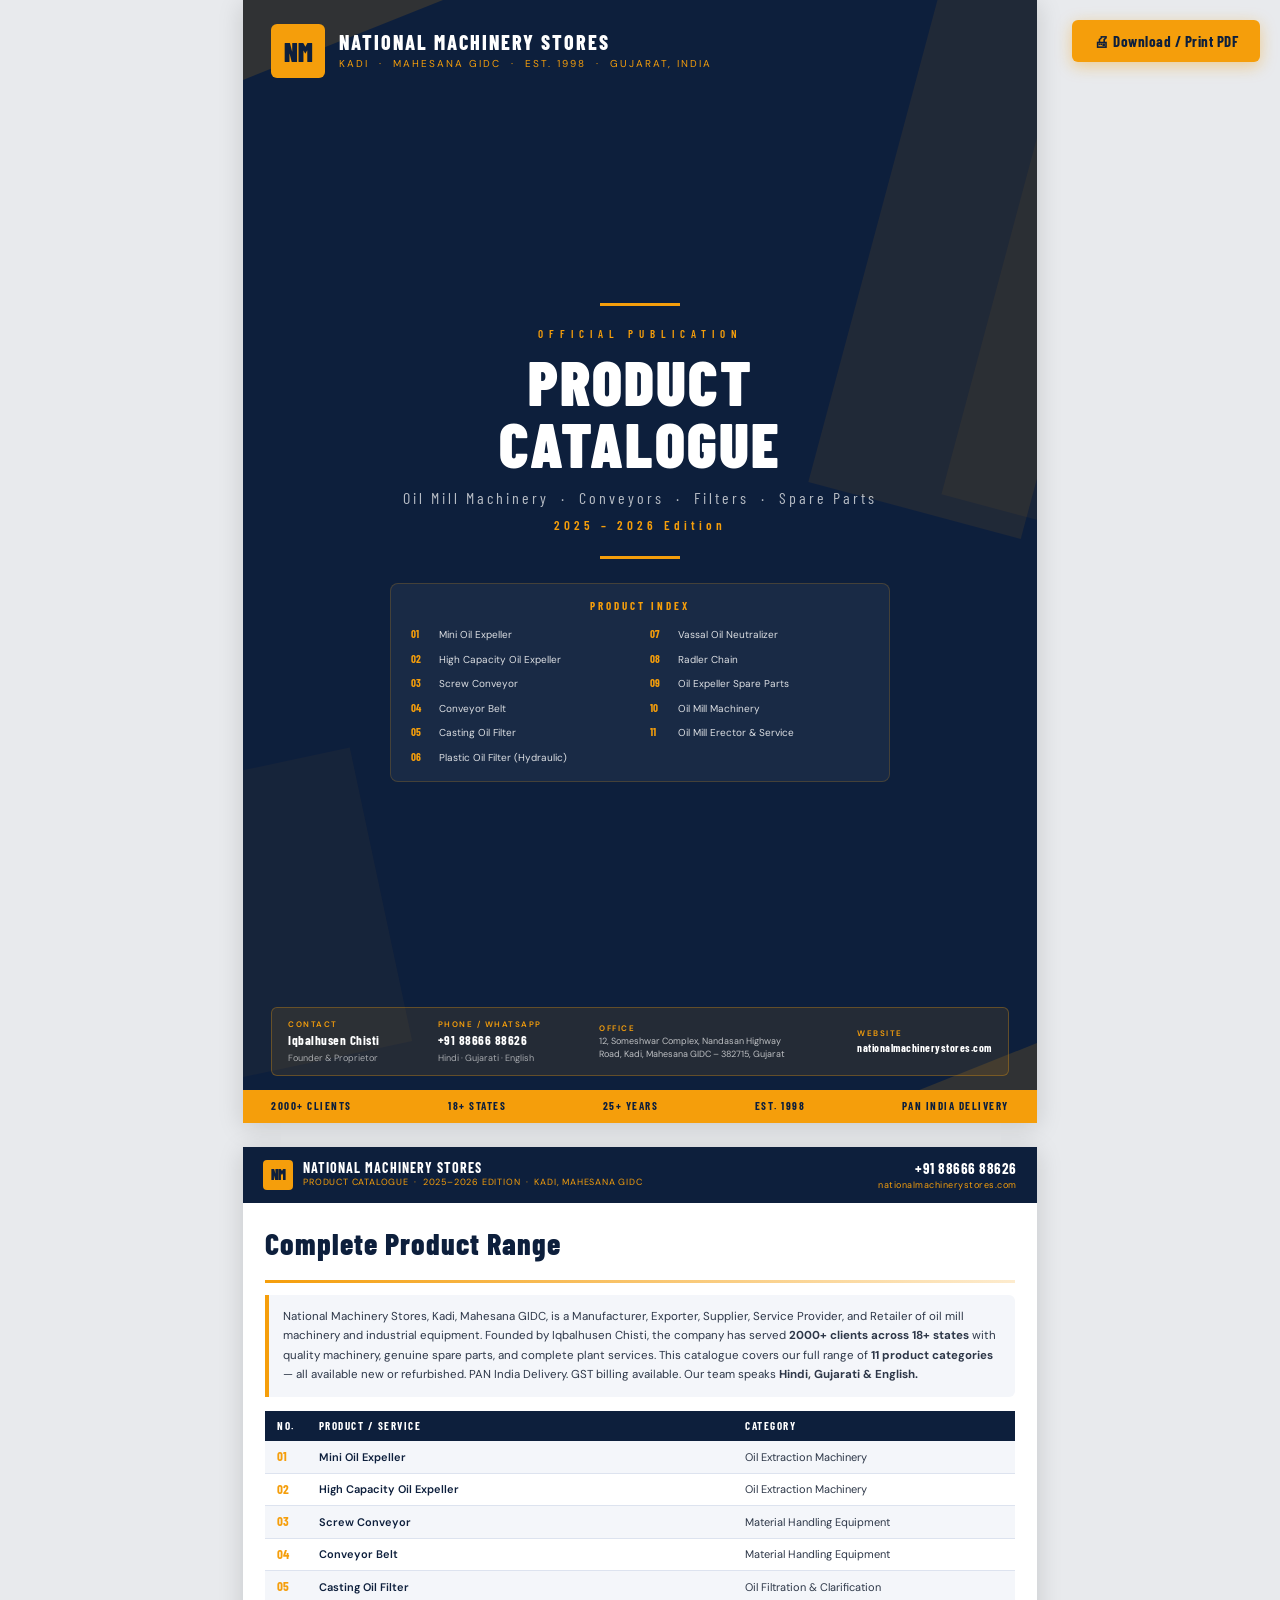
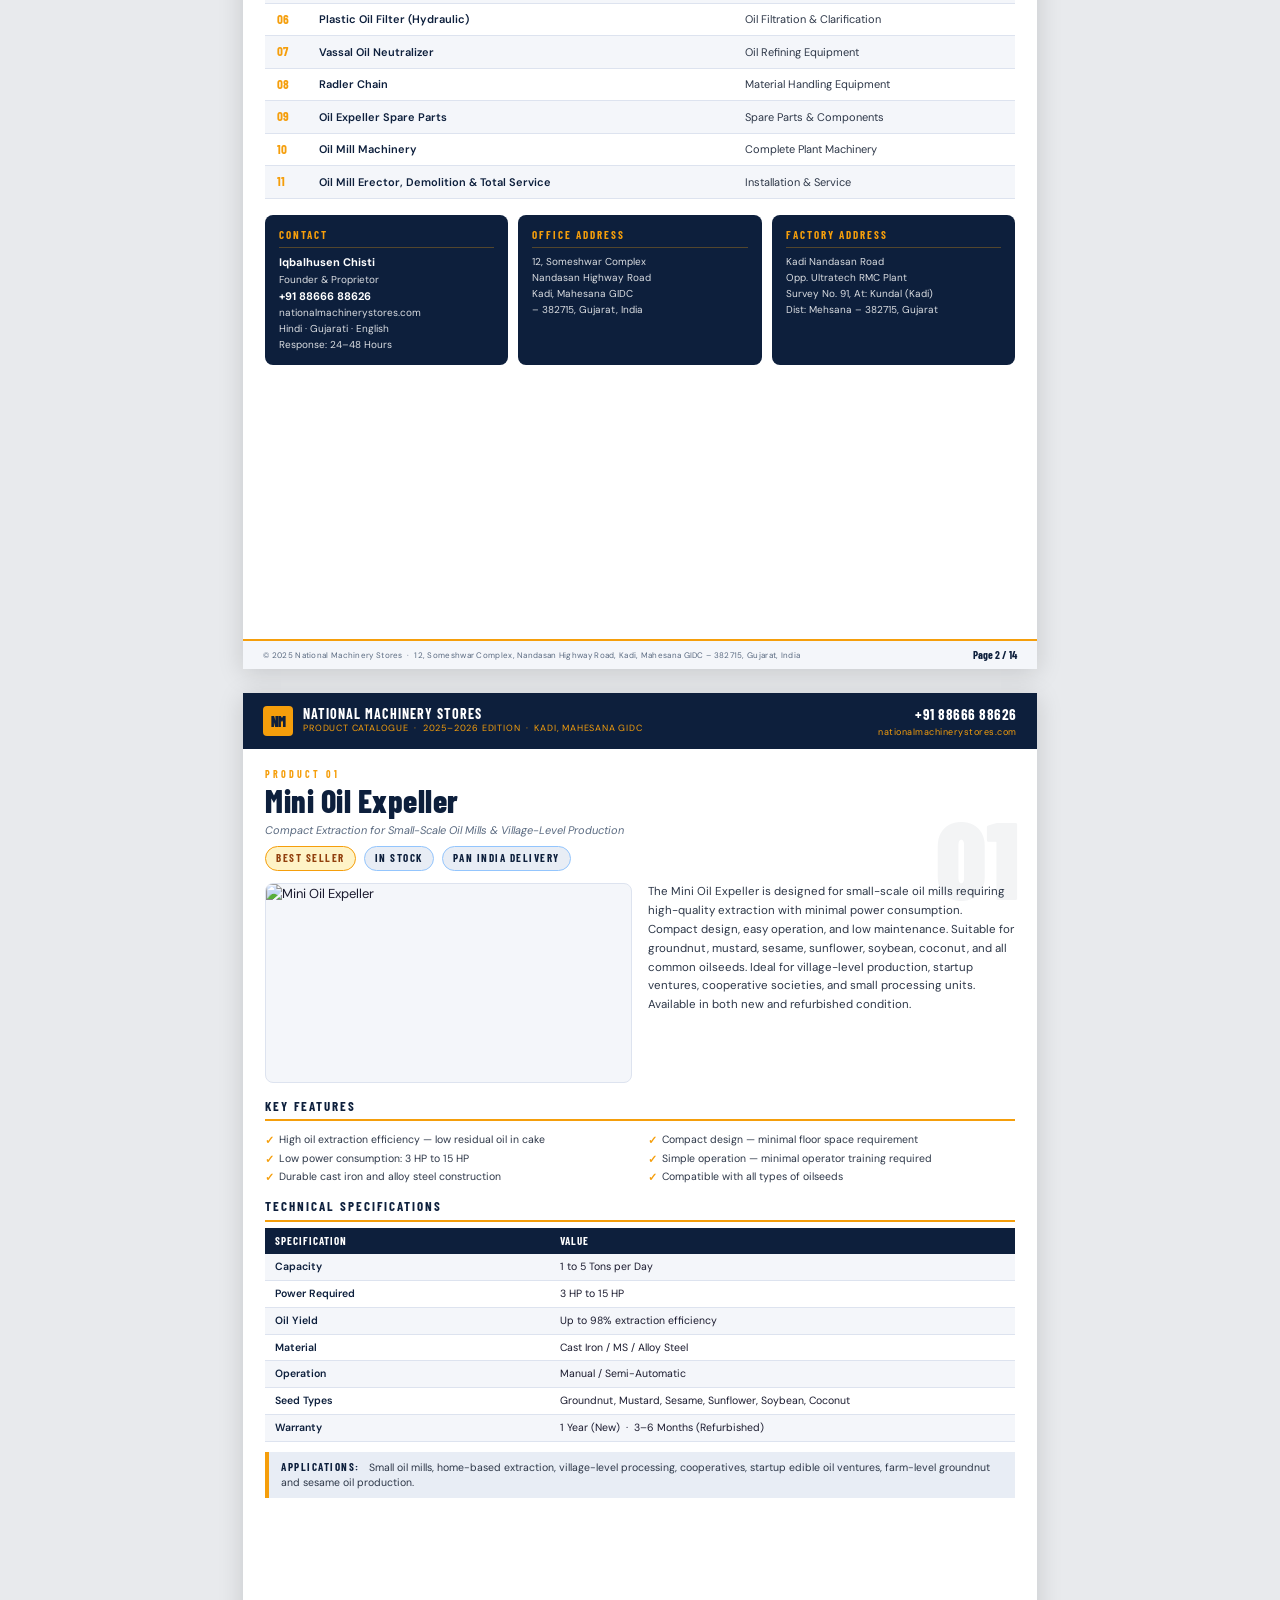
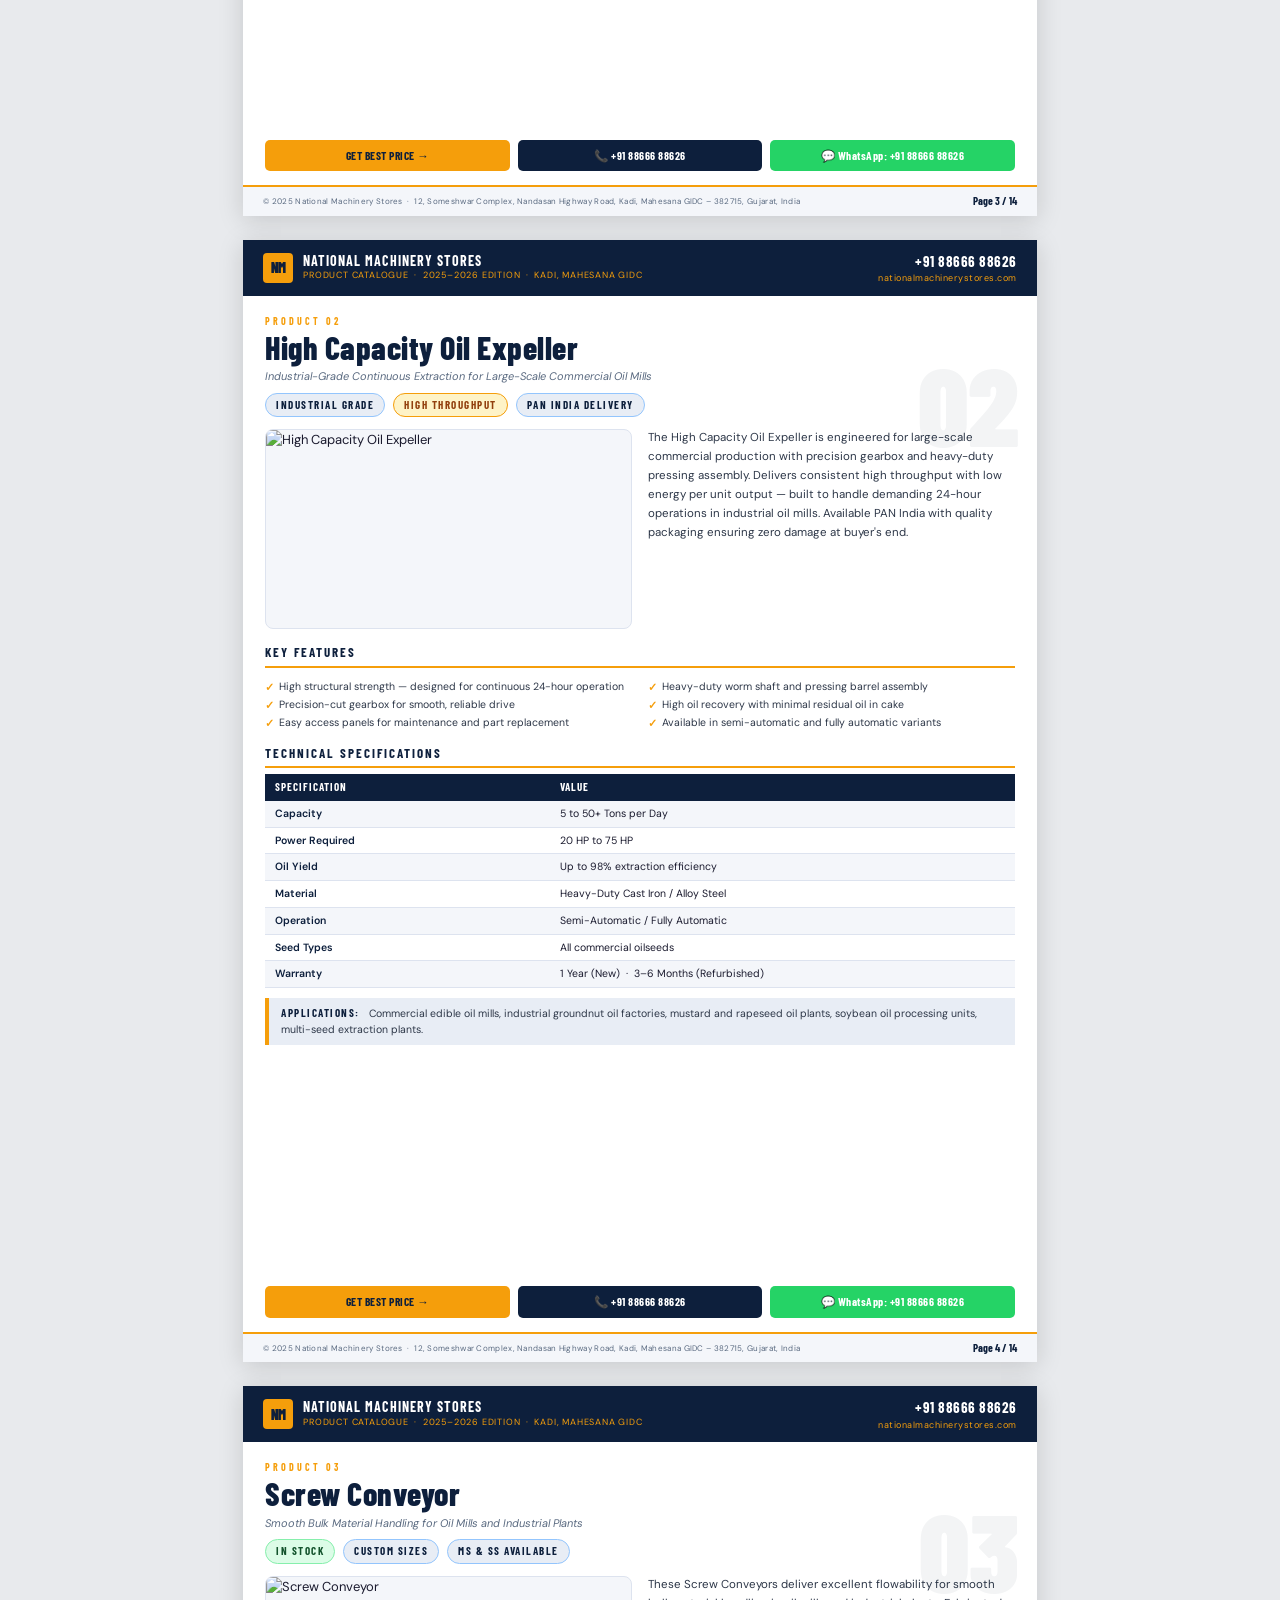
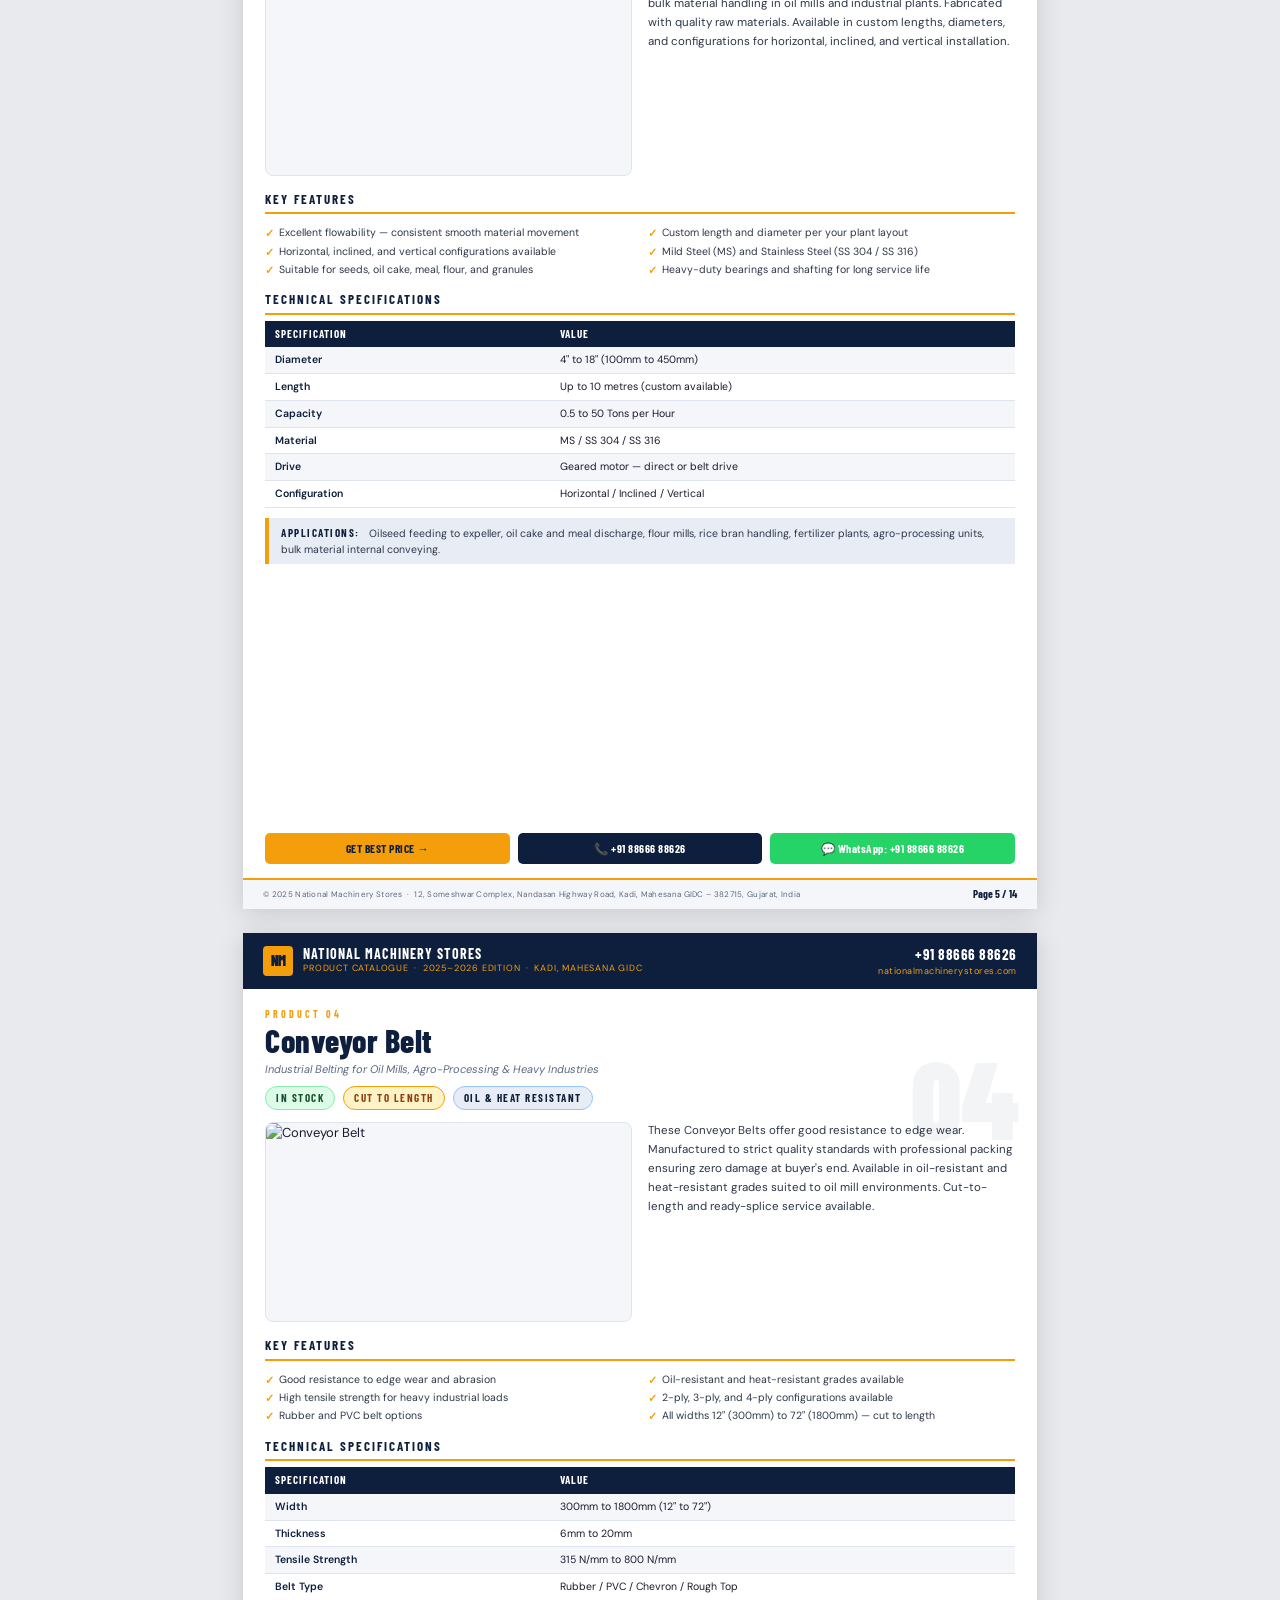
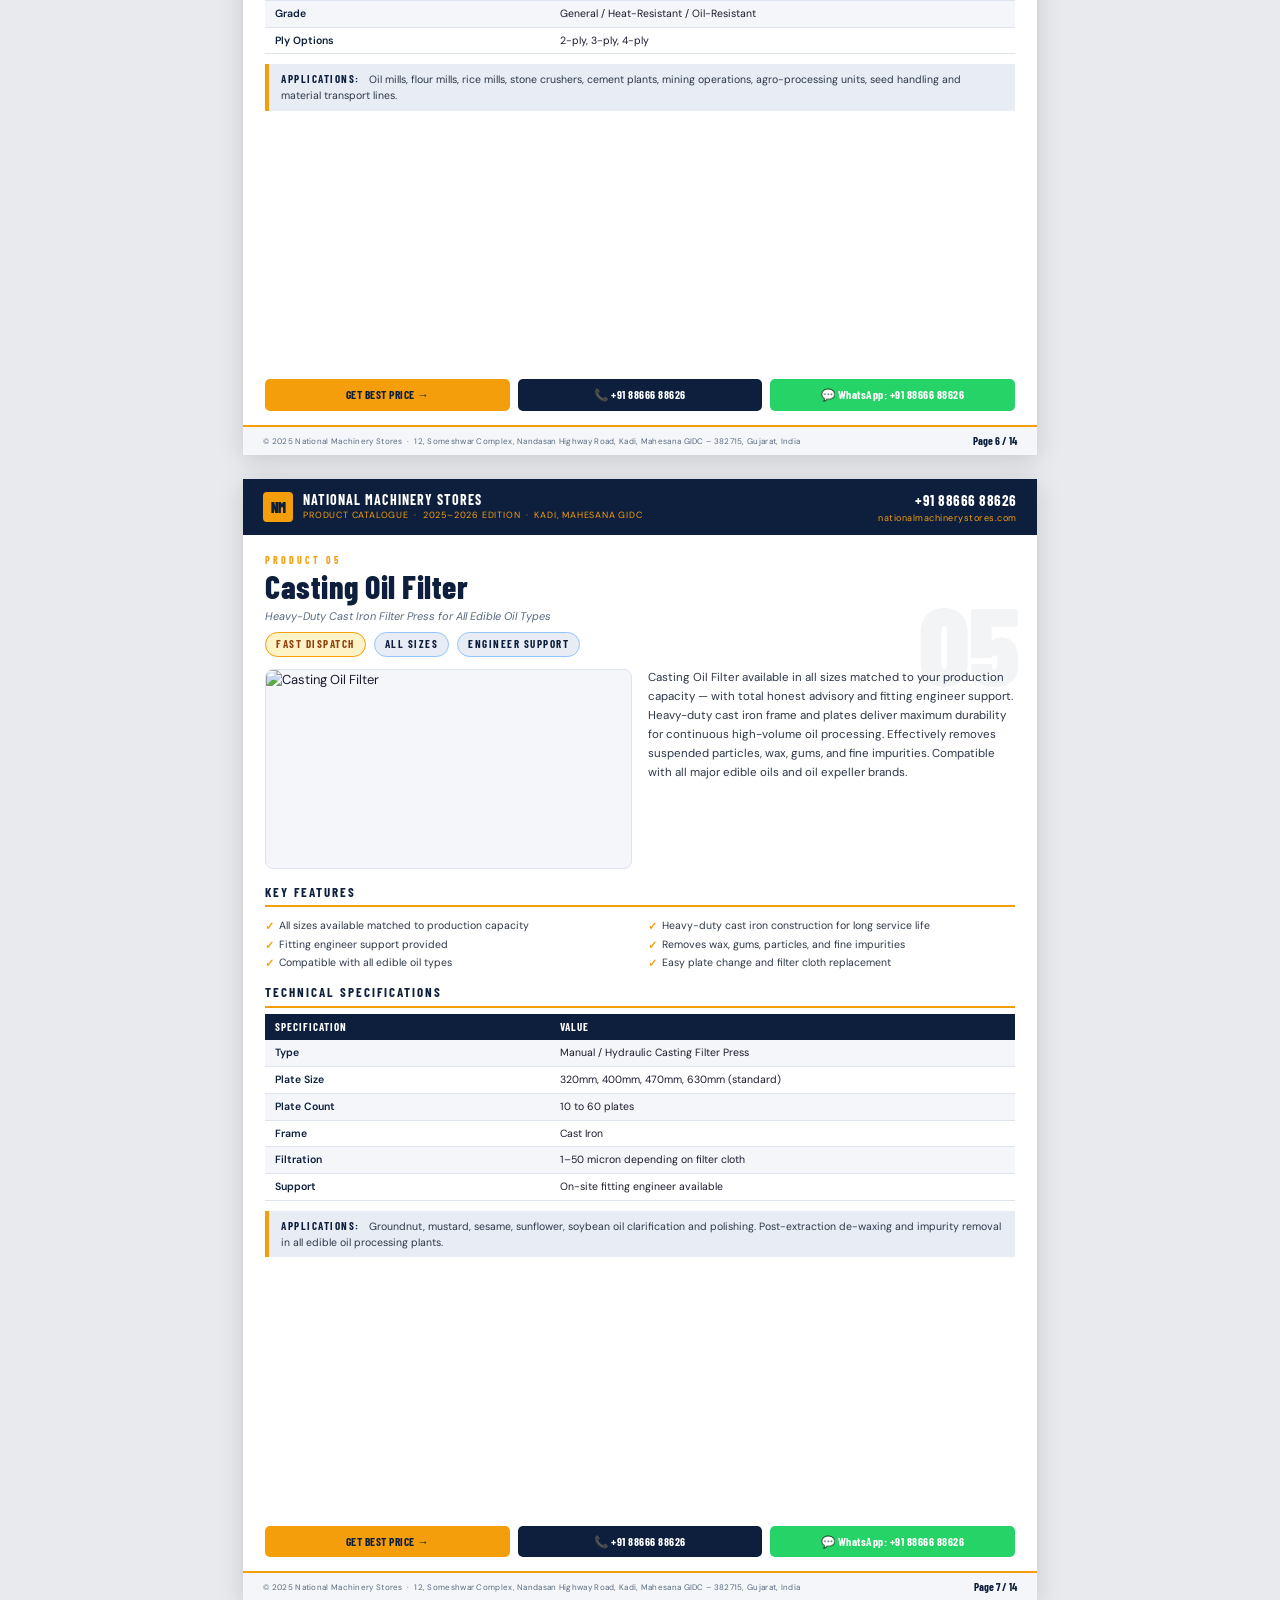
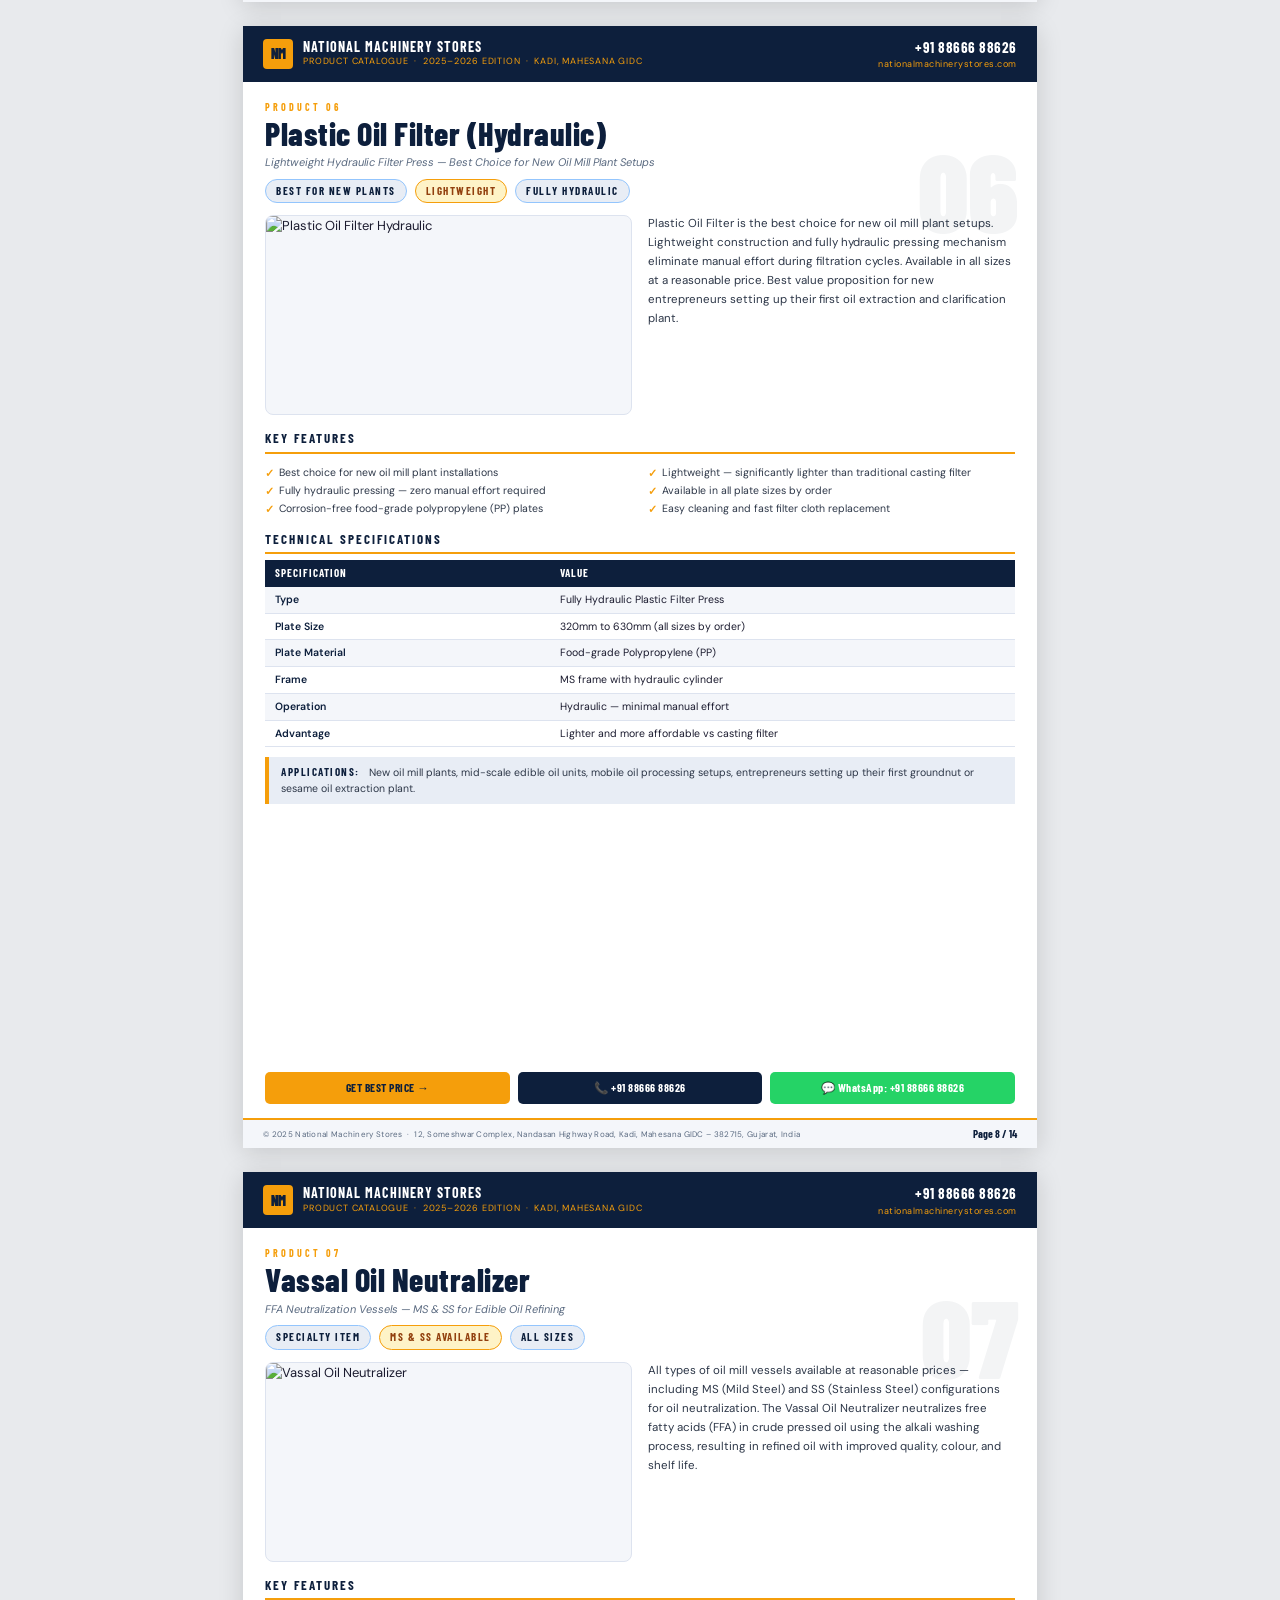
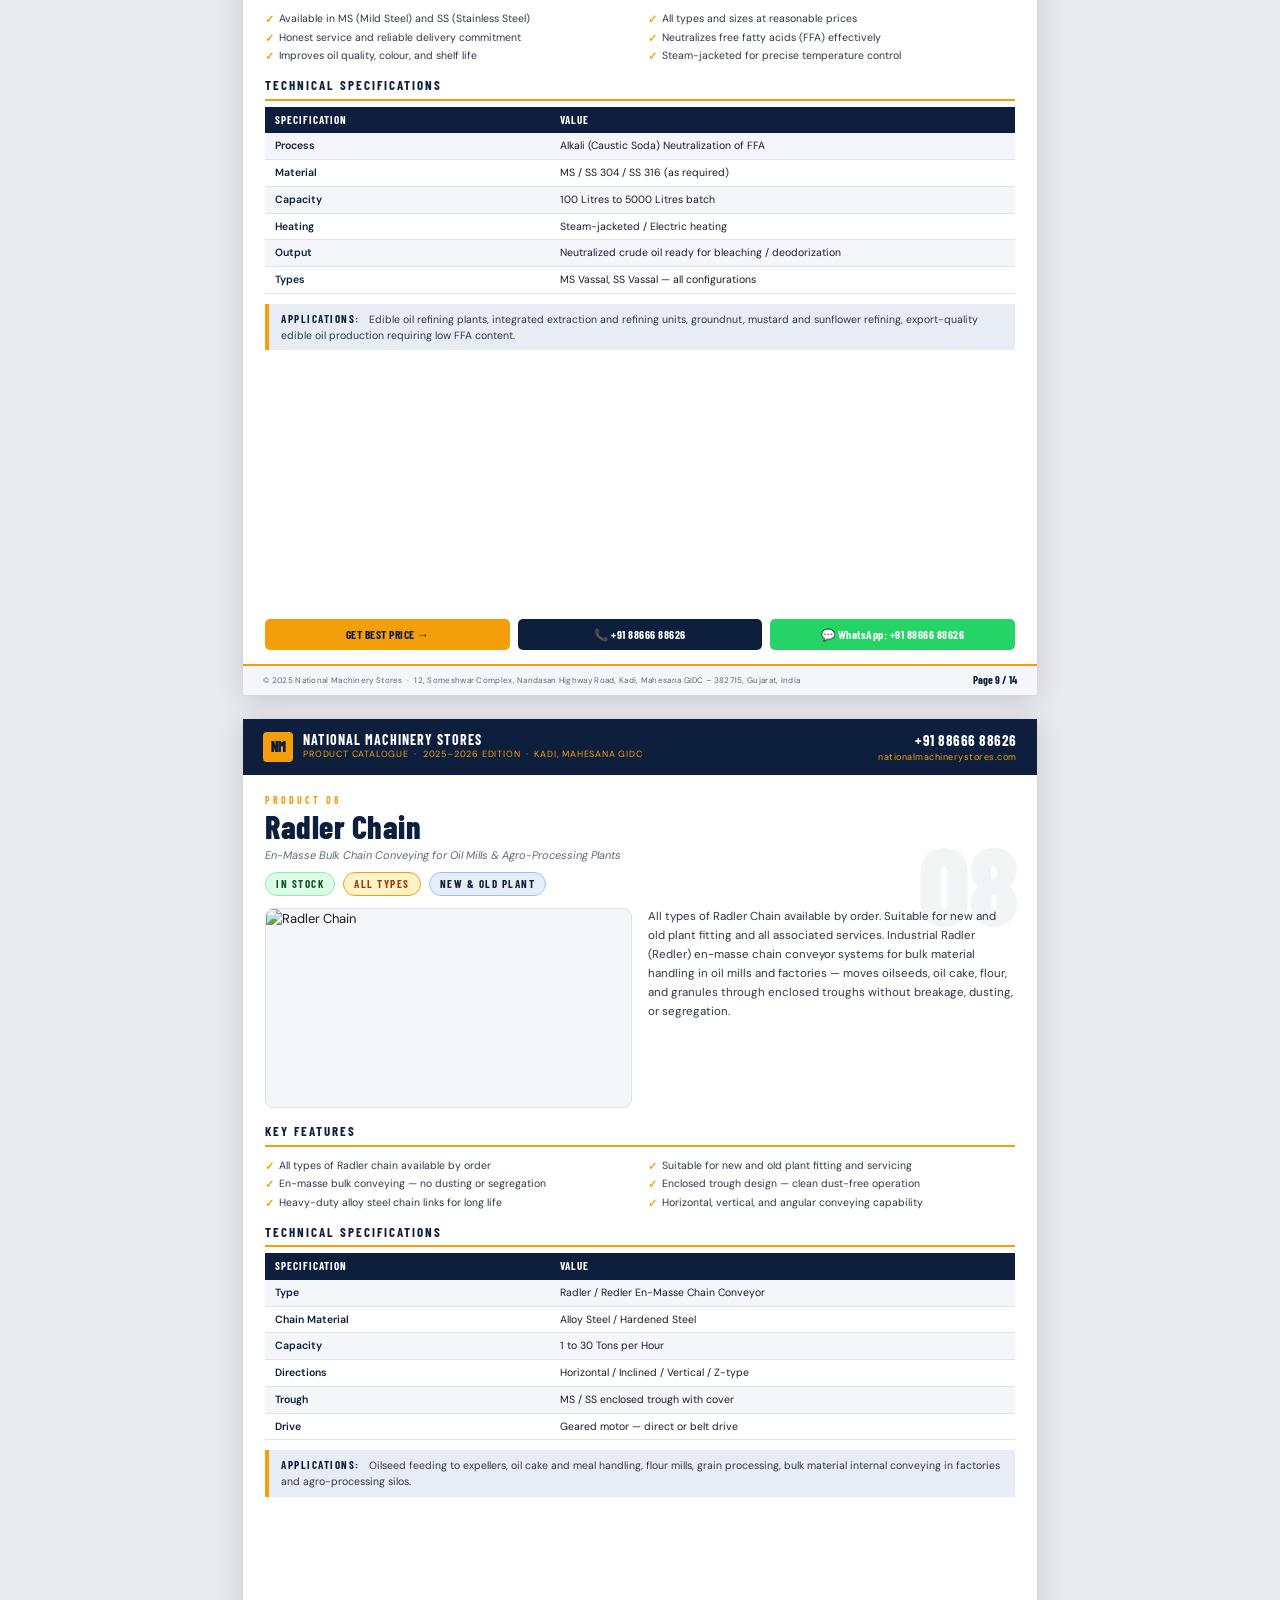
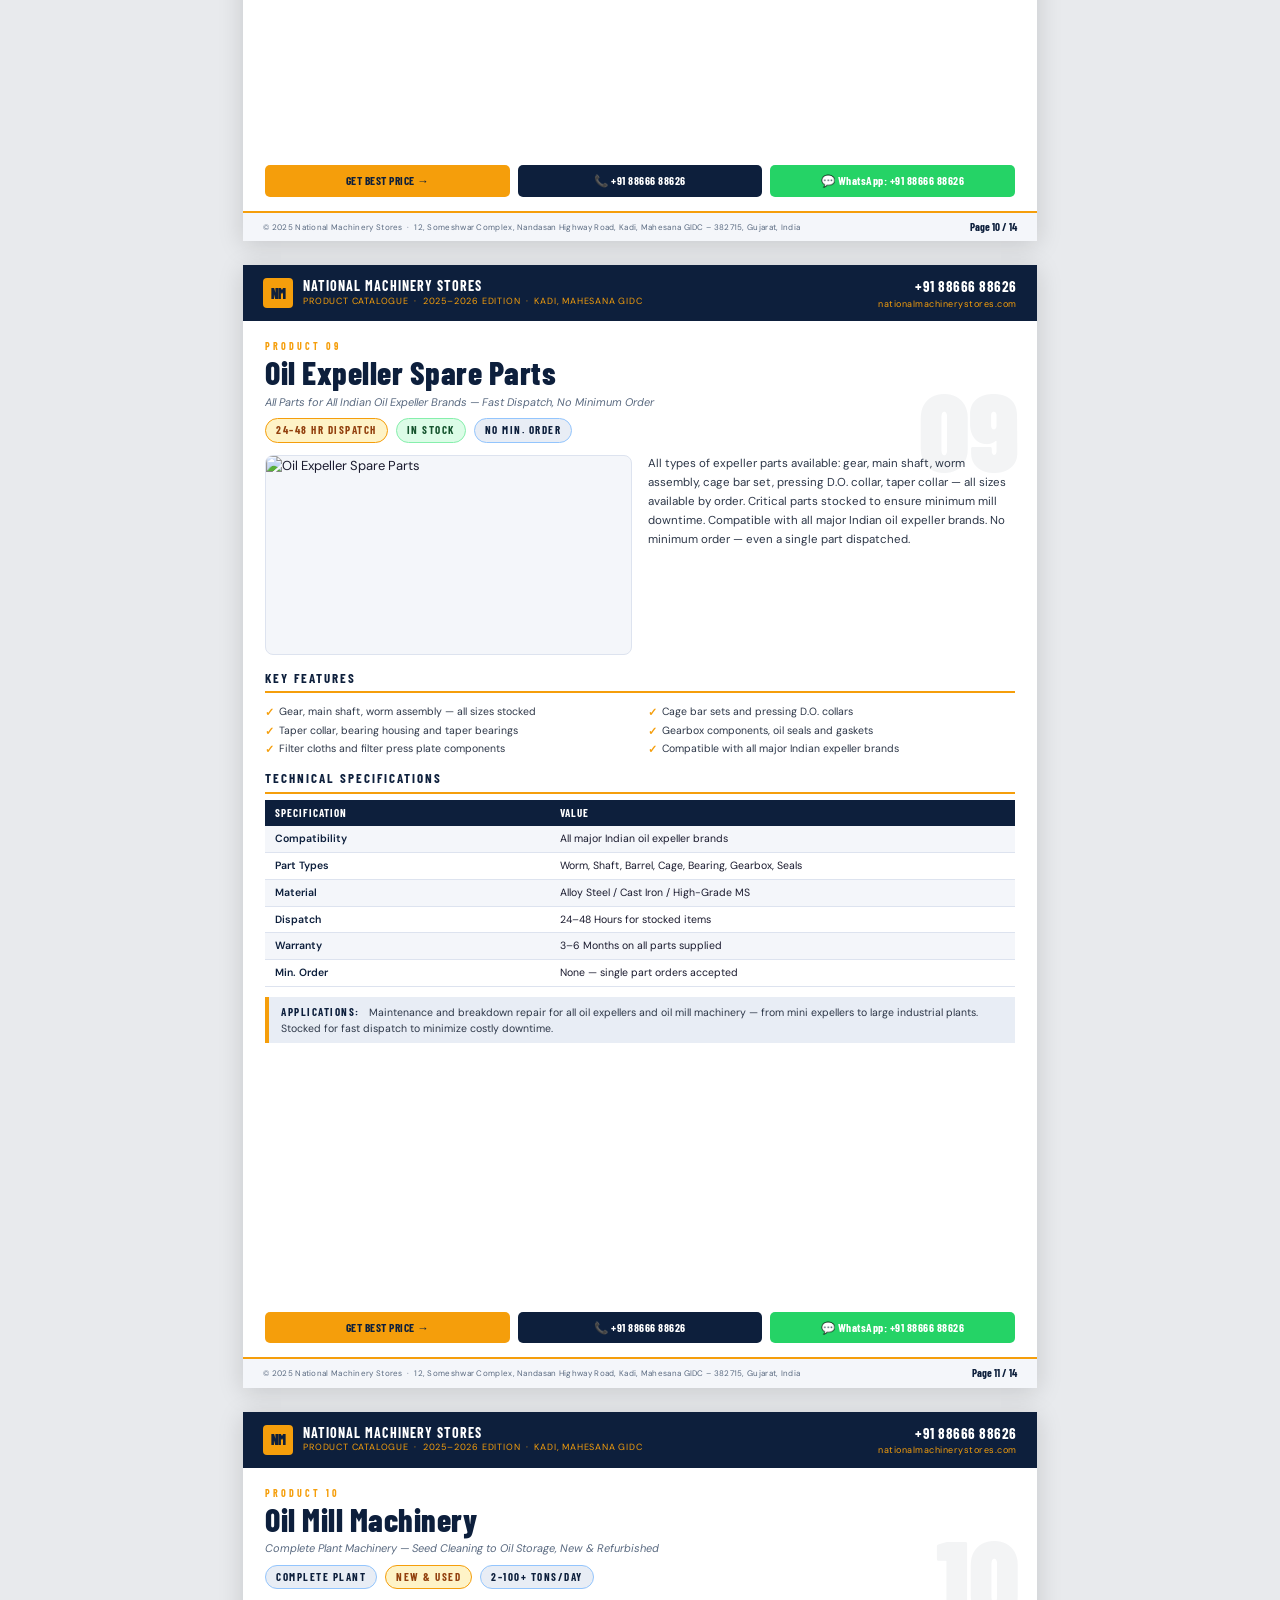
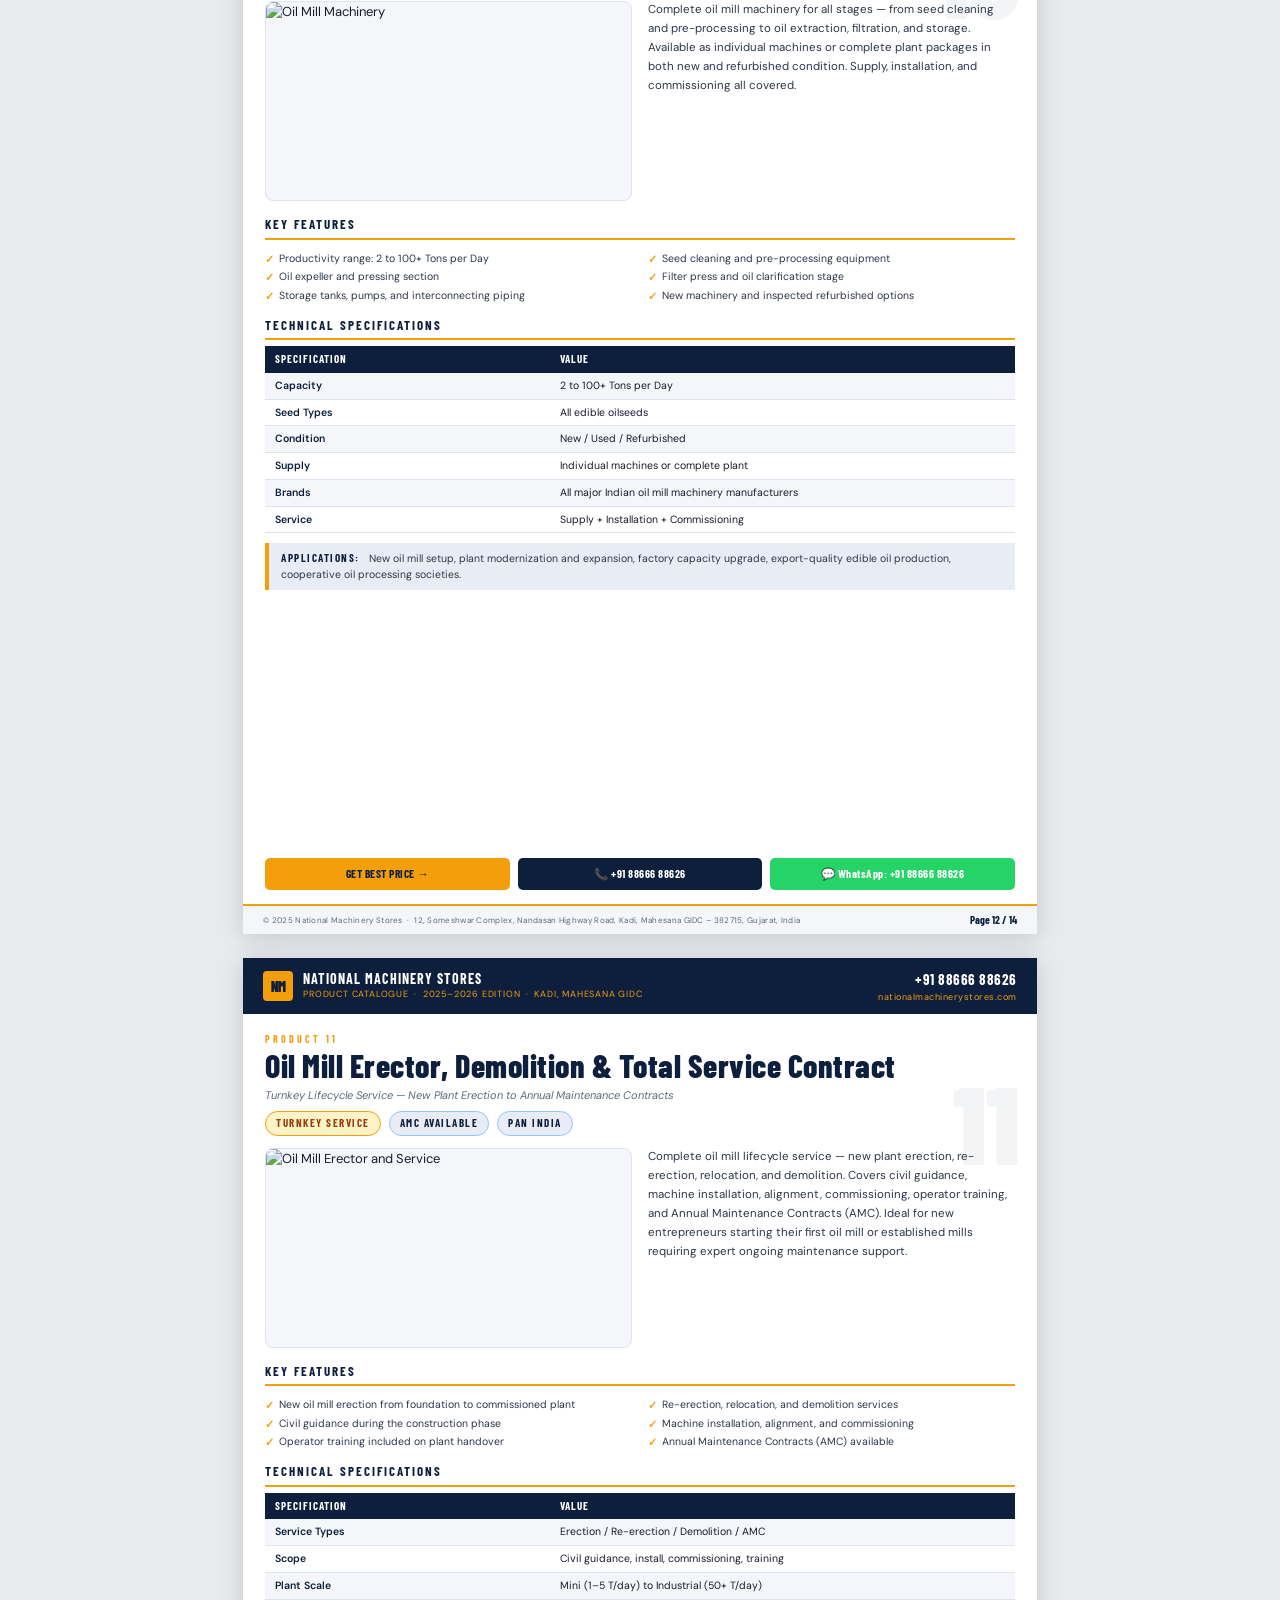
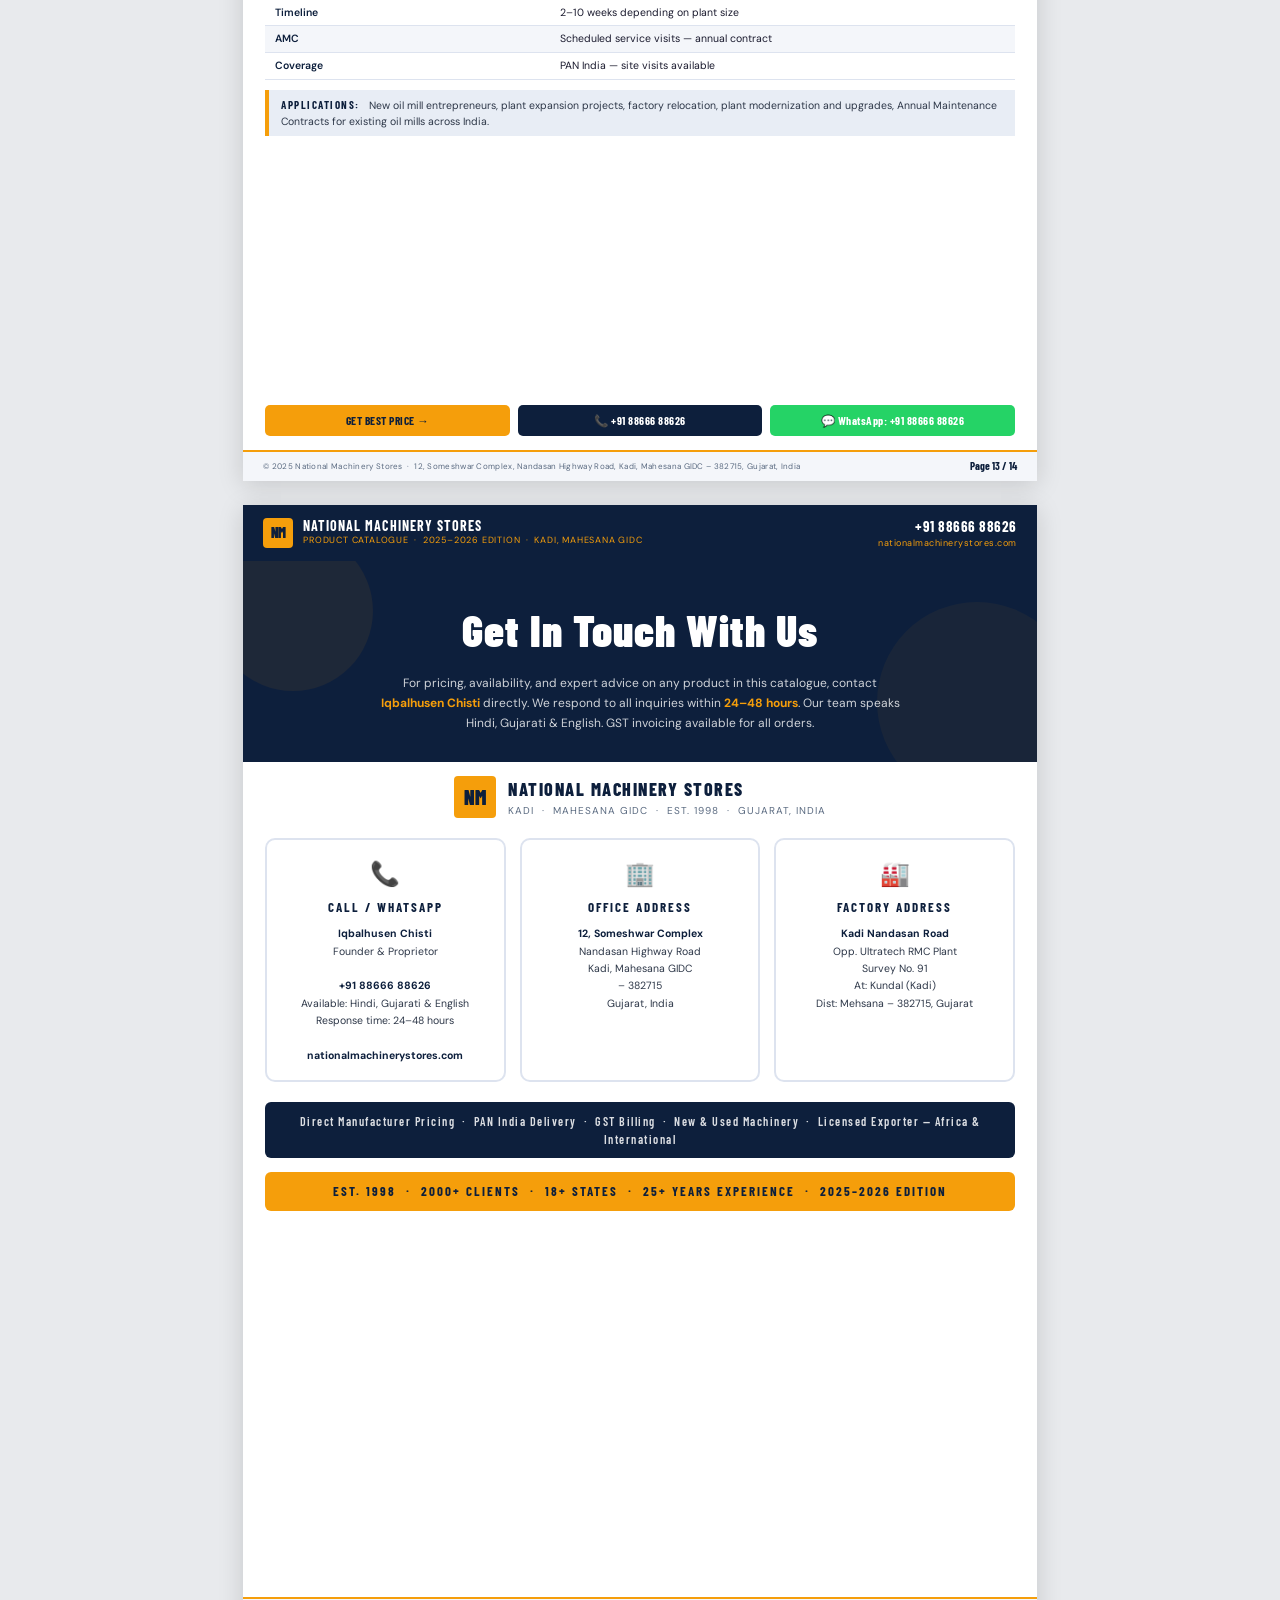
==== catalogue.html @ 6287b573 "Add full product catalogue HTML and wire up download button - New catalogue.html: 14-page printable " ====
<!DOCTYPE html>
<html lang="en">
<head>
  <meta charset="UTF-8" />
  <meta name="viewport" content="width=device-width, initial-scale=1.0" />
  <title>National Machinery Stores — Product Catalogue 2025–2026</title>
  <link rel="preconnect" href="https://fonts.googleapis.com" />
  <link rel="preconnect" href="https://fonts.gstatic.com" crossorigin />
  <link href="https://fonts.googleapis.com/css2?family=Barlow+Condensed:ital,wght@0,300;0,400;0,500;0,600;0,700;0,800;0,900;1,700&family=DM+Sans:ital,wght@0,300;0,400;0,500;0,600;0,700;1,400&display=swap" rel="stylesheet" />
  <style>
    /* ===========================
       DESIGN TOKENS
    =========================== */
    :root {
      --navy:  #0d1f3c;
      --amber: #f59e0b;
      --steel: #1e3a5f;
      --muted: #5a6a80;
      --white: #ffffff;
      --light: #f4f6fa;
      --border: #dde3ef;
      --green: #16a34a;
      --green-light: #dcfce7;
      --amber-light: #fef3c7;
      --navy-light: #e8edf5;
    }

    /* ===========================
       GLOBAL RESET & BASE
    =========================== */
    *, *::before, *::after { box-sizing: border-box; margin: 0; padding: 0; }

    body {
      font-family: 'DM Sans', sans-serif;
      background: #e8eaed;
      color: #1a1a2e;
      font-size: 13px;
      line-height: 1.5;
    }

    h1, h2, h3, h4, h5, h6 {
      font-family: 'Barlow Condensed', sans-serif;
    }

    /* ===========================
       PAGE LAYOUT
    =========================== */
    .page {
      width: 210mm;
      min-height: 297mm;
      background: #ffffff;
      margin: 0 auto 24px auto;
      position: relative;
      overflow: hidden;
      display: flex;
      flex-direction: column;
      box-shadow: 0 4px 24px rgba(0,0,0,0.15);
    }

    /* ===========================
       PRINT BUTTON
    =========================== */
    .no-print {
      position: fixed;
      top: 20px;
      right: 20px;
      z-index: 9999;
      background: var(--amber);
      color: var(--navy);
      border: none;
      padding: 12px 22px;
      font-family: 'Barlow Condensed', sans-serif;
      font-size: 15px;
      font-weight: 700;
      letter-spacing: 0.5px;
      border-radius: 6px;
      cursor: pointer;
      box-shadow: 0 4px 16px rgba(245,158,11,0.4);
      transition: background 0.2s, transform 0.1s;
    }
    .no-print:hover { background: #d97706; transform: translateY(-1px); }

    /* ===========================
       SHARED HEADER (pages 2–14)
    =========================== */
    .page-header {
      background: var(--navy);
      padding: 10px 20px;
      display: flex;
      align-items: center;
      justify-content: space-between;
      flex-shrink: 0;
    }
    .page-header .hdr-left {
      display: flex;
      align-items: center;
      gap: 10px;
    }
    .nm-box {
      background: var(--amber);
      color: var(--navy);
      font-family: 'Barlow Condensed', sans-serif;
      font-weight: 900;
      font-size: 18px;
      width: 36px;
      height: 36px;
      display: flex;
      align-items: center;
      justify-content: center;
      border-radius: 4px;
      flex-shrink: 0;
    }
    .nm-box-sm {
      width: 30px;
      height: 30px;
      font-size: 14px;
    }
    .hdr-company {
      display: flex;
      flex-direction: column;
    }
    .hdr-company .name {
      font-family: 'Barlow Condensed', sans-serif;
      font-weight: 700;
      font-size: 14px;
      color: var(--white);
      letter-spacing: 1px;
      line-height: 1.1;
    }
    .hdr-company .sub {
      font-family: 'DM Sans', sans-serif;
      font-size: 9px;
      color: var(--amber);
      letter-spacing: 0.8px;
      margin-top: 1px;
    }
    .page-header .hdr-right {
      text-align: right;
    }
    .hdr-right .phone {
      font-family: 'Barlow Condensed', sans-serif;
      font-size: 15px;
      font-weight: 700;
      color: var(--white);
      letter-spacing: 0.5px;
    }
    .hdr-right .web {
      font-size: 9px;
      color: var(--amber);
      letter-spacing: 0.5px;
    }

    /* ===========================
       SHARED FOOTER (pages 2–14)
    =========================== */
    .page-footer {
      margin-top: auto;
      background: var(--light);
      border-top: 2px solid var(--amber);
      padding: 6px 20px;
      display: flex;
      align-items: center;
      justify-content: space-between;
      flex-shrink: 0;
    }
    .page-footer .ft-text {
      font-size: 8px;
      color: var(--muted);
      letter-spacing: 0.3px;
    }
    .page-footer .ft-page {
      font-family: 'Barlow Condensed', sans-serif;
      font-size: 11px;
      font-weight: 700;
      color: var(--navy);
    }

    /* ===========================
       PAGE CONTENT WRAPPER
    =========================== */
    .page-body {
      padding: 18px 22px 14px 22px;
      flex: 1;
      display: flex;
      flex-direction: column;
    }

    /* ===========================
       PRODUCT PAGE ELEMENTS
    =========================== */
    .product-number-label {
      font-family: 'Barlow Condensed', sans-serif;
      font-size: 10px;
      font-weight: 700;
      color: var(--amber);
      letter-spacing: 3px;
      text-transform: uppercase;
      margin-bottom: 2px;
    }
    .product-watermark {
      position: absolute;
      top: 52px;
      right: 18px;
      font-family: 'Barlow Condensed', sans-serif;
      font-size: 110px;
      font-weight: 900;
      color: rgba(13,31,60,0.05);
      line-height: 1;
      pointer-events: none;
      user-select: none;
    }
    .product-title {
      font-family: 'Barlow Condensed', sans-serif;
      font-size: 32px;
      font-weight: 800;
      color: var(--navy);
      letter-spacing: 0.5px;
      line-height: 1.05;
      margin-bottom: 4px;
    }
    .product-tagline {
      font-size: 11px;
      color: var(--muted);
      margin-bottom: 8px;
      font-style: italic;
    }
    .badge-bar {
      display: flex;
      gap: 8px;
      flex-wrap: wrap;
      margin-bottom: 12px;
    }
    .badge {
      font-family: 'Barlow Condensed', sans-serif;
      font-size: 11px;
      font-weight: 700;
      letter-spacing: 1.5px;
      text-transform: uppercase;
      padding: 3px 10px;
      border-radius: 20px;
    }
    .badge-amber  { background: var(--amber-light); color: #92400e; border: 1px solid var(--amber); }
    .badge-green  { background: var(--green-light); color: #14532d; border: 1px solid #86efac; }
    .badge-navy   { background: var(--navy-light); color: var(--navy); border: 1px solid #93c5fd; }

    /* Two-column section */
    .product-cols {
      display: grid;
      grid-template-columns: 1fr 1fr;
      gap: 16px;
      margin-bottom: 14px;
    }
    .product-img {
      width: 100%;
      height: 200px;
      object-fit: cover;
      border-radius: 8px;
      border: 1px solid var(--border);
      display: block;
      background: var(--light);
    }
    .product-desc {
      font-size: 11.5px;
      color: #2d3748;
      line-height: 1.65;
    }

    /* Features */
    .section-title {
      font-family: 'Barlow Condensed', sans-serif;
      font-size: 13px;
      font-weight: 700;
      color: var(--navy);
      letter-spacing: 2px;
      text-transform: uppercase;
      margin-bottom: 6px;
      padding-bottom: 3px;
      border-bottom: 2px solid var(--amber);
      display: inline-block;
    }
    .features-grid {
      display: grid;
      grid-template-columns: 1fr 1fr;
      gap: 3px 16px;
      margin-bottom: 12px;
    }
    .feature-item {
      display: flex;
      align-items: flex-start;
      gap: 5px;
      font-size: 10.5px;
      color: #2d3748;
      line-height: 1.4;
    }
    .feature-item::before {
      content: "✓";
      color: var(--amber);
      font-weight: 700;
      font-size: 11px;
      flex-shrink: 0;
      margin-top: 0px;
    }

    /* Specs table */
    .specs-table {
      width: 100%;
      border-collapse: collapse;
      margin-bottom: 10px;
      font-size: 10.5px;
    }
    .specs-table th {
      background: var(--navy);
      color: var(--white);
      font-family: 'Barlow Condensed', sans-serif;
      font-size: 11px;
      font-weight: 700;
      letter-spacing: 1px;
      text-transform: uppercase;
      padding: 5px 10px;
      text-align: left;
    }
    .specs-table td {
      padding: 5px 10px;
      border-bottom: 1px solid var(--border);
    }
    .specs-table tr:nth-child(odd) td  { background: var(--light); }
    .specs-table tr:nth-child(even) td { background: #ffffff; }
    .specs-table td:first-child {
      font-weight: 600;
      color: var(--navy);
      width: 38%;
    }

    /* Applications bar */
    .applications-bar {
      background: var(--navy-light);
      border-left: 4px solid var(--amber);
      padding: 7px 12px;
      margin-bottom: 10px;
      font-size: 10.5px;
      color: #2d3748;
      line-height: 1.5;
    }
    .applications-bar strong {
      font-family: 'Barlow Condensed', sans-serif;
      font-size: 11px;
      font-weight: 700;
      color: var(--navy);
      letter-spacing: 1.5px;
      text-transform: uppercase;
      margin-right: 6px;
    }

    /* CTA bar */
    .cta-bar {
      display: flex;
      gap: 8px;
      margin-top: auto;
      padding-top: 8px;
    }
    .cta-btn {
      flex: 1;
      padding: 7px 6px;
      border-radius: 5px;
      font-family: 'Barlow Condensed', sans-serif;
      font-size: 11.5px;
      font-weight: 700;
      text-align: center;
      letter-spacing: 0.5px;
      border: none;
      cursor: pointer;
    }
    .cta-primary  { background: var(--amber); color: var(--navy); }
    .cta-phone    { background: var(--navy); color: var(--white); }
    .cta-whatsapp { background: #25d366; color: #ffffff; }

    /* ===========================
       PAGE 1 — COVER
    =========================== */
    .cover-page {
      background: var(--navy);
      min-height: 297mm;
      position: relative;
      overflow: hidden;
      display: flex;
      flex-direction: column;
    }

    /* Diagonal decorative strips */
    .cover-deco {
      position: absolute;
      top: 0;
      right: 0;
      width: 100%;
      height: 100%;
      pointer-events: none;
      overflow: hidden;
    }
    .cover-deco .strip1 {
      position: absolute;
      top: -40px;
      right: -60px;
      width: 220px;
      height: 560px;
      background: rgba(245,158,11,0.08);
      transform: rotate(15deg);
    }
    .cover-deco .strip2 {
      position: absolute;
      top: -80px;
      right: -100px;
      width: 120px;
      height: 600px;
      background: rgba(245,158,11,0.05);
      transform: rotate(15deg);
    }
    .cover-deco .strip3 {
      position: absolute;
      bottom: 60px;
      left: -40px;
      width: 180px;
      height: 300px;
      background: rgba(245,158,11,0.04);
      transform: rotate(-12deg);
    }
    .cover-deco .corner-tl {
      position: absolute;
      top: 0;
      left: 0;
      width: 0;
      height: 0;
      border-top: 80px solid rgba(245,158,11,0.15);
      border-right: 200px solid transparent;
    }
    .cover-deco .corner-br {
      position: absolute;
      bottom: 0;
      right: 0;
      width: 0;
      height: 0;
      border-bottom: 80px solid rgba(245,158,11,0.15);
      border-left: 200px solid transparent;
    }

    /* Cover top bar */
    .cover-top {
      padding: 24px 28px 0 28px;
      display: flex;
      align-items: center;
      gap: 14px;
      position: relative;
      z-index: 2;
    }
    .cover-nm-box {
      background: var(--amber);
      color: var(--navy);
      font-family: 'Barlow Condensed', sans-serif;
      font-weight: 900;
      font-size: 26px;
      width: 54px;
      height: 54px;
      display: flex;
      align-items: center;
      justify-content: center;
      border-radius: 6px;
      flex-shrink: 0;
    }
    .cover-company {
      display: flex;
      flex-direction: column;
    }
    .cover-company .cn {
      font-family: 'Barlow Condensed', sans-serif;
      font-weight: 800;
      font-size: 20px;
      color: var(--white);
      letter-spacing: 2px;
      line-height: 1.1;
    }
    .cover-company .ct {
      font-size: 10px;
      color: var(--amber);
      letter-spacing: 2px;
      margin-top: 3px;
    }

    /* Cover center hero */
    .cover-hero {
      flex: 1;
      display: flex;
      flex-direction: column;
      align-items: center;
      justify-content: center;
      padding: 20px 28px;
      position: relative;
      z-index: 2;
    }
    .cover-hero .divider-top {
      width: 80px;
      height: 3px;
      background: var(--amber);
      margin-bottom: 20px;
    }
    .cover-hero .cat-label {
      font-family: 'Barlow Condensed', sans-serif;
      font-size: 11px;
      font-weight: 600;
      color: var(--amber);
      letter-spacing: 6px;
      text-transform: uppercase;
      margin-bottom: 8px;
    }
    .cover-hero .main-title {
      font-family: 'Barlow Condensed', sans-serif;
      font-size: 62px;
      font-weight: 900;
      color: var(--white);
      text-align: center;
      line-height: 1;
      letter-spacing: 2px;
      margin-bottom: 12px;
    }
    .cover-hero .sub-title {
      font-family: 'Barlow Condensed', sans-serif;
      font-size: 16px;
      font-weight: 400;
      color: rgba(255,255,255,0.7);
      letter-spacing: 3px;
      text-align: center;
      margin-bottom: 6px;
    }
    .cover-hero .edition {
      font-family: 'Barlow Condensed', sans-serif;
      font-size: 13px;
      font-weight: 600;
      color: var(--amber);
      letter-spacing: 4px;
      text-align: center;
      margin-bottom: 20px;
    }
    .cover-hero .divider-bot {
      width: 80px;
      height: 3px;
      background: var(--amber);
      margin-bottom: 24px;
    }

    /* Cover product index */
    .cover-index {
      background: rgba(255,255,255,0.05);
      border: 1px solid rgba(245,158,11,0.2);
      border-radius: 8px;
      padding: 14px 20px;
      width: 100%;
      max-width: 500px;
    }
    .cover-index .idx-title {
      font-family: 'Barlow Condensed', sans-serif;
      font-size: 11px;
      font-weight: 700;
      color: var(--amber);
      letter-spacing: 3px;
      text-transform: uppercase;
      text-align: center;
      margin-bottom: 10px;
    }
    .cover-index .idx-grid {
      display: grid;
      grid-template-columns: 1fr 1fr;
      gap: 4px 20px;
    }
    .cover-index .idx-item {
      display: flex;
      align-items: center;
      gap: 8px;
      font-size: 10px;
      color: rgba(255,255,255,0.85);
      padding: 2px 0;
    }
    .cover-index .idx-num {
      font-family: 'Barlow Condensed', sans-serif;
      font-size: 11px;
      font-weight: 700;
      color: var(--amber);
      min-width: 20px;
    }

    /* Cover contact bar */
    .cover-contact {
      margin: 0 28px;
      background: rgba(245,158,11,0.1);
      border: 1px solid rgba(245,158,11,0.3);
      border-radius: 6px;
      padding: 10px 16px;
      display: flex;
      align-items: center;
      justify-content: space-between;
      position: relative;
      z-index: 2;
      margin-bottom: 0;
    }
    .cover-contact .cc-item {
      display: flex;
      flex-direction: column;
      gap: 1px;
    }
    .cover-contact .cc-label {
      font-size: 8px;
      color: var(--amber);
      letter-spacing: 1.5px;
      text-transform: uppercase;
      font-weight: 600;
    }
    .cover-contact .cc-value {
      font-family: 'Barlow Condensed', sans-serif;
      font-size: 13px;
      font-weight: 700;
      color: var(--white);
      letter-spacing: 0.5px;
    }
    .cover-contact .cc-sub {
      font-size: 9px;
      color: rgba(255,255,255,0.6);
    }

    /* Cover amber footer strip */
    .cover-footer-strip {
      background: var(--amber);
      padding: 8px 28px;
      display: flex;
      align-items: center;
      justify-content: space-between;
      position: relative;
      z-index: 2;
      margin-top: 14px;
    }
    .cover-footer-strip span {
      font-family: 'Barlow Condensed', sans-serif;
      font-size: 11px;
      font-weight: 700;
      color: var(--navy);
      letter-spacing: 1.5px;
      text-transform: uppercase;
    }

    /* ===========================
       PAGE 2 — OVERVIEW
    =========================== */
    .section-heading {
      font-family: 'Barlow Condensed', sans-serif;
      font-size: 30px;
      font-weight: 800;
      color: var(--navy);
      letter-spacing: 1px;
      margin-bottom: 6px;
    }
    .intro-text {
      font-size: 11.5px;
      color: #2d3748;
      line-height: 1.7;
      margin-bottom: 14px;
      padding: 12px 14px;
      background: var(--light);
      border-left: 4px solid var(--amber);
      border-radius: 0 6px 6px 0;
    }
    .overview-table {
      width: 100%;
      border-collapse: collapse;
      font-size: 11px;
      margin-bottom: 16px;
    }
    .overview-table thead tr {
      background: var(--navy);
    }
    .overview-table thead th {
      color: var(--white);
      font-family: 'Barlow Condensed', sans-serif;
      font-size: 11px;
      font-weight: 700;
      letter-spacing: 1.5px;
      text-transform: uppercase;
      padding: 7px 12px;
      text-align: left;
    }
    .overview-table tbody tr:nth-child(odd) { background: var(--light); }
    .overview-table tbody tr:nth-child(even) { background: #ffffff; }
    .overview-table tbody td {
      padding: 6px 12px;
      border-bottom: 1px solid var(--border);
      color: #2d3748;
    }
    .overview-table tbody td:first-child {
      font-family: 'Barlow Condensed', sans-serif;
      font-size: 13px;
      font-weight: 700;
      color: var(--amber);
      width: 40px;
    }
    .overview-table tbody td:nth-child(2) {
      font-weight: 600;
      color: var(--navy);
    }

    .contact-cards {
      display: grid;
      grid-template-columns: 1fr 1fr 1fr;
      gap: 10px;
      margin-bottom: 10px;
    }
    .contact-card {
      background: var(--navy);
      border-radius: 8px;
      padding: 12px 14px;
    }
    .contact-card .cc-head {
      font-family: 'Barlow Condensed', sans-serif;
      font-size: 11px;
      font-weight: 700;
      color: var(--amber);
      letter-spacing: 2px;
      text-transform: uppercase;
      margin-bottom: 6px;
      padding-bottom: 4px;
      border-bottom: 1px solid rgba(245,158,11,0.3);
    }
    .contact-card p {
      font-size: 10px;
      color: rgba(255,255,255,0.85);
      line-height: 1.6;
    }
    .contact-card strong {
      color: var(--white);
      font-size: 11px;
    }

    /* ===========================
       PAGE 14 — BACK COVER
    =========================== */
    .back-hero {
      background: var(--navy);
      padding: 36px 28px 28px 28px;
      text-align: center;
      position: relative;
      overflow: hidden;
    }
    .back-hero .deco1 {
      position: absolute;
      top: -30px;
      left: -30px;
      width: 160px;
      height: 160px;
      background: rgba(245,158,11,0.07);
      border-radius: 50%;
    }
    .back-hero .deco2 {
      position: absolute;
      bottom: -40px;
      right: -40px;
      width: 200px;
      height: 200px;
      background: rgba(245,158,11,0.05);
      border-radius: 50%;
    }
    .back-hero h2 {
      font-family: 'Barlow Condensed', sans-serif;
      font-size: 44px;
      font-weight: 900;
      color: var(--white);
      letter-spacing: 1px;
      position: relative;
      z-index: 2;
      margin-bottom: 10px;
    }
    .back-hero p {
      font-size: 12px;
      color: rgba(255,255,255,0.8);
      max-width: 520px;
      margin: 0 auto;
      line-height: 1.7;
      position: relative;
      z-index: 2;
    }
    .back-info-cards {
      display: grid;
      grid-template-columns: 1fr 1fr 1fr;
      gap: 14px;
      padding: 20px 22px;
    }
    .back-card {
      border: 2px solid var(--border);
      border-radius: 10px;
      padding: 16px;
      text-align: center;
    }
    .back-card .bc-icon {
      font-size: 24px;
      margin-bottom: 6px;
    }
    .back-card .bc-label {
      font-family: 'Barlow Condensed', sans-serif;
      font-size: 13px;
      font-weight: 700;
      color: var(--navy);
      letter-spacing: 2px;
      text-transform: uppercase;
      margin-bottom: 8px;
    }
    .back-card p {
      font-size: 10.5px;
      color: #2d3748;
      line-height: 1.65;
    }
    .back-card strong {
      color: var(--navy);
    }
    .back-tagline {
      background: var(--navy);
      margin: 0 22px;
      padding: 10px 16px;
      border-radius: 6px;
      font-family: 'Barlow Condensed', sans-serif;
      font-size: 12px;
      font-weight: 600;
      color: rgba(255,255,255,0.85);
      letter-spacing: 1.5px;
      text-align: center;
    }
    .back-stats {
      background: var(--amber);
      margin: 14px 22px;
      padding: 10px 16px;
      border-radius: 6px;
      font-family: 'Barlow Condensed', sans-serif;
      font-size: 13px;
      font-weight: 700;
      color: var(--navy);
      letter-spacing: 2px;
      text-align: center;
      text-transform: uppercase;
    }
    .back-nm-row {
      padding: 14px 22px 0 22px;
      display: flex;
      align-items: center;
      justify-content: center;
      gap: 12px;
    }
    .back-nm-row .bn-company {
      font-family: 'Barlow Condensed', sans-serif;
      font-size: 18px;
      font-weight: 800;
      color: var(--navy);
      letter-spacing: 1.5px;
    }
    .back-nm-row .bn-tagline {
      font-size: 10px;
      color: var(--muted);
      letter-spacing: 1px;
    }

    /* ===========================
       UTILITY
    =========================== */
    .amber-rule {
      height: 3px;
      background: linear-gradient(90deg, var(--amber) 0%, rgba(245,158,11,0.2) 100%);
      border: none;
      margin: 8px 0 12px 0;
    }
    .spacer { flex: 1; }

    /* ===========================
       PRINT STYLES
    =========================== */
    @media print {
      body { background: white; margin: 0; padding: 0; }
      .page {
        margin: 0;
        box-shadow: none;
        page-break-after: always;
        width: 210mm;
        min-height: 297mm;
      }
      .no-print { display: none !important; }
    }

    @page {
      size: A4 portrait;
      margin: 0;
    }
  </style>
</head>
<body>

<!-- PRINT BUTTON -->
<button class="no-print" onclick="window.print()">&#128424; Download / Print PDF</button>

<!-- ============================================================
     PAGE 1 — COVER
============================================================ -->
<div class="page cover-page">
  <div class="cover-deco">
    <div class="strip1"></div>
    <div class="strip2"></div>
    <div class="strip3"></div>
    <div class="corner-tl"></div>
    <div class="corner-br"></div>
  </div>

  <!-- Top identity bar -->
  <div class="cover-top">
    <div class="cover-nm-box">NM</div>
    <div class="cover-company">
      <span class="cn">NATIONAL MACHINERY STORES</span>
      <span class="ct">KADI &nbsp;·&nbsp; MAHESANA GIDC &nbsp;·&nbsp; EST. 1998 &nbsp;·&nbsp; GUJARAT, INDIA</span>
    </div>
  </div>

  <!-- Hero centre -->
  <div class="cover-hero">
    <div class="divider-top"></div>
    <div class="cat-label">Official Publication</div>
    <div class="main-title">PRODUCT<br>CATALOGUE</div>
    <div class="sub-title">Oil Mill Machinery &nbsp;·&nbsp; Conveyors &nbsp;·&nbsp; Filters &nbsp;·&nbsp; Spare Parts</div>
    <div class="edition">2025 – 2026 Edition</div>
    <div class="divider-bot"></div>

    <!-- Product Index -->
    <div class="cover-index">
      <div class="idx-title">Product Index</div>
      <div class="idx-grid">
        <div class="idx-item"><span class="idx-num">01</span>Mini Oil Expeller</div>
        <div class="idx-item"><span class="idx-num">07</span>Vassal Oil Neutralizer</div>
        <div class="idx-item"><span class="idx-num">02</span>High Capacity Oil Expeller</div>
        <div class="idx-item"><span class="idx-num">08</span>Radler Chain</div>
        <div class="idx-item"><span class="idx-num">03</span>Screw Conveyor</div>
        <div class="idx-item"><span class="idx-num">09</span>Oil Expeller Spare Parts</div>
        <div class="idx-item"><span class="idx-num">04</span>Conveyor Belt</div>
        <div class="idx-item"><span class="idx-num">10</span>Oil Mill Machinery</div>
        <div class="idx-item"><span class="idx-num">05</span>Casting Oil Filter</div>
        <div class="idx-item"><span class="idx-num">11</span>Oil Mill Erector &amp; Service</div>
        <div class="idx-item"><span class="idx-num">06</span>Plastic Oil Filter (Hydraulic)</div>
        <div class="idx-item"></div>
      </div>
    </div>
  </div>

  <!-- Contact bar -->
  <div class="cover-contact">
    <div class="cc-item">
      <span class="cc-label">Contact</span>
      <span class="cc-value">Iqbalhusen Chisti</span>
      <span class="cc-sub">Founder &amp; Proprietor</span>
    </div>
    <div class="cc-item">
      <span class="cc-label">Phone / WhatsApp</span>
      <span class="cc-value">+91 88666 88626</span>
      <span class="cc-sub">Hindi · Gujarati · English</span>
    </div>
    <div class="cc-item" style="max-width:200px;">
      <span class="cc-label">Office</span>
      <span class="cc-sub" style="color:rgba(255,255,255,0.7);font-size:9px;">12, Someshwar Complex, Nandasan Highway Road, Kadi, Mahesana GIDC – 382715, Gujarat</span>
    </div>
    <div class="cc-item">
      <span class="cc-label">Website</span>
      <span class="cc-value" style="font-size:11px;">nationalmachinerystores.com</span>
    </div>
  </div>

  <!-- Amber footer strip -->
  <div class="cover-footer-strip">
    <span>2000+ Clients</span>
    <span>18+ States</span>
    <span>25+ Years</span>
    <span>Est. 1998</span>
    <span>PAN India Delivery</span>
  </div>
</div><!-- /PAGE 1 -->

<!-- ============================================================
     PAGE 2 — COMPLETE PRODUCT RANGE (OVERVIEW)
============================================================ -->
<div class="page">
  <div class="page-header">
    <div class="hdr-left">
      <div class="nm-box nm-box-sm">NM</div>
      <div class="hdr-company">
        <span class="name">NATIONAL MACHINERY STORES</span>
        <span class="sub">PRODUCT CATALOGUE &nbsp;·&nbsp; 2025–2026 EDITION &nbsp;·&nbsp; KADI, MAHESANA GIDC</span>
      </div>
    </div>
    <div class="hdr-right">
      <div class="phone">+91 88666 88626</div>
      <div class="web">nationalmachinerystores.com</div>
    </div>
  </div>

  <div class="page-body">
    <div class="section-heading">Complete Product Range</div>
    <hr class="amber-rule" />

    <div class="intro-text">
      National Machinery Stores, Kadi, Mahesana GIDC, is a Manufacturer, Exporter, Supplier, Service Provider, and Retailer of oil mill machinery and industrial equipment. Founded by Iqbalhusen Chisti, the company has served <strong>2000+ clients across 18+ states</strong> with quality machinery, genuine spare parts, and complete plant services. This catalogue covers our full range of <strong>11 product categories</strong> — all available new or refurbished. PAN India Delivery. GST billing available. Our team speaks <strong>Hindi, Gujarati &amp; English.</strong>
    </div>

    <table class="overview-table">
      <thead>
        <tr>
          <th>No.</th>
          <th>Product / Service</th>
          <th>Category</th>
        </tr>
      </thead>
      <tbody>
        <tr><td>01</td><td>Mini Oil Expeller</td><td>Oil Extraction Machinery</td></tr>
        <tr><td>02</td><td>High Capacity Oil Expeller</td><td>Oil Extraction Machinery</td></tr>
        <tr><td>03</td><td>Screw Conveyor</td><td>Material Handling Equipment</td></tr>
        <tr><td>04</td><td>Conveyor Belt</td><td>Material Handling Equipment</td></tr>
        <tr><td>05</td><td>Casting Oil Filter</td><td>Oil Filtration &amp; Clarification</td></tr>
        <tr><td>06</td><td>Plastic Oil Filter (Hydraulic)</td><td>Oil Filtration &amp; Clarification</td></tr>
        <tr><td>07</td><td>Vassal Oil Neutralizer</td><td>Oil Refining Equipment</td></tr>
        <tr><td>08</td><td>Radler Chain</td><td>Material Handling Equipment</td></tr>
        <tr><td>09</td><td>Oil Expeller Spare Parts</td><td>Spare Parts &amp; Components</td></tr>
        <tr><td>10</td><td>Oil Mill Machinery</td><td>Complete Plant Machinery</td></tr>
        <tr><td>11</td><td>Oil Mill Erector, Demolition &amp; Total Service</td><td>Installation &amp; Service</td></tr>
      </tbody>
    </table>

    <div class="contact-cards">
      <div class="contact-card">
        <div class="cc-head">Contact</div>
        <p><strong>Iqbalhusen Chisti</strong><br />Founder &amp; Proprietor<br /><strong>+91 88666 88626</strong><br />nationalmachinerystores.com<br />Hindi · Gujarati · English<br />Response: 24–48 Hours</p>
      </div>
      <div class="contact-card">
        <div class="cc-head">Office Address</div>
        <p>12, Someshwar Complex<br />Nandasan Highway Road<br />Kadi, Mahesana GIDC<br />– 382715, Gujarat, India</p>
      </div>
      <div class="contact-card">
        <div class="cc-head">Factory Address</div>
        <p>Kadi Nandasan Road<br />Opp. Ultratech RMC Plant<br />Survey No. 91, At: Kundal (Kadi)<br />Dist: Mehsana – 382715, Gujarat</p>
      </div>
    </div>
  </div>

  <div class="page-footer">
    <span class="ft-text">© 2025 National Machinery Stores &nbsp;·&nbsp; 12, Someshwar Complex, Nandasan Highway Road, Kadi, Mahesana GIDC – 382715, Gujarat, India</span>
    <span class="ft-page">Page 2 / 14</span>
  </div>
</div><!-- /PAGE 2 -->

<!-- ============================================================
     PAGE 3 — MINI OIL EXPELLER
============================================================ -->
<div class="page">
  <div class="page-header">
    <div class="hdr-left">
      <div class="nm-box nm-box-sm">NM</div>
      <div class="hdr-company">
        <span class="name">NATIONAL MACHINERY STORES</span>
        <span class="sub">PRODUCT CATALOGUE &nbsp;·&nbsp; 2025–2026 EDITION &nbsp;·&nbsp; KADI, MAHESANA GIDC</span>
      </div>
    </div>
    <div class="hdr-right">
      <div class="phone">+91 88666 88626</div>
      <div class="web">nationalmachinerystores.com</div>
    </div>
  </div>

  <div class="page-body" style="position:relative;">
    <div class="product-watermark">01</div>
    <div class="product-number-label">PRODUCT 01</div>
    <div class="product-title">Mini Oil Expeller</div>
    <div class="product-tagline">Compact Extraction for Small-Scale Oil Mills &amp; Village-Level Production</div>
    <div class="badge-bar">
      <span class="badge badge-amber">BEST SELLER</span>
      <span class="badge badge-navy">IN STOCK</span>
      <span class="badge badge-navy">PAN INDIA DELIVERY</span>
    </div>

    <div class="product-cols">
      <div>
        <img class="product-img" src="https://img3.exportersindia.com/product_images/bc-full/2023/9/4655927/mini-oil-expeller-1501756515-3191168.jpg" alt="Mini Oil Expeller" />
      </div>
      <div class="product-desc">
        The Mini Oil Expeller is designed for small-scale oil mills requiring high-quality extraction with minimal power consumption. Compact design, easy operation, and low maintenance. Suitable for groundnut, mustard, sesame, sunflower, soybean, coconut, and all common oilseeds. Ideal for village-level production, startup ventures, cooperative societies, and small processing units. Available in both new and refurbished condition.
      </div>
    </div>

    <div class="section-title">Key Features</div>
    <div class="features-grid" style="margin-top:6px;">
      <div class="feature-item">High oil extraction efficiency — low residual oil in cake</div>
      <div class="feature-item">Compact design — minimal floor space requirement</div>
      <div class="feature-item">Low power consumption: 3 HP to 15 HP</div>
      <div class="feature-item">Simple operation — minimal operator training required</div>
      <div class="feature-item">Durable cast iron and alloy steel construction</div>
      <div class="feature-item">Compatible with all types of oilseeds</div>
    </div>

    <div class="section-title">Technical Specifications</div>
    <table class="specs-table">
      <thead><tr><th>Specification</th><th>Value</th></tr></thead>
      <tbody>
        <tr><td>Capacity</td><td>1 to 5 Tons per Day</td></tr>
        <tr><td>Power Required</td><td>3 HP to 15 HP</td></tr>
        <tr><td>Oil Yield</td><td>Up to 98% extraction efficiency</td></tr>
        <tr><td>Material</td><td>Cast Iron / MS / Alloy Steel</td></tr>
        <tr><td>Operation</td><td>Manual / Semi-Automatic</td></tr>
        <tr><td>Seed Types</td><td>Groundnut, Mustard, Sesame, Sunflower, Soybean, Coconut</td></tr>
        <tr><td>Warranty</td><td>1 Year (New) &nbsp;·&nbsp; 3–6 Months (Refurbished)</td></tr>
      </tbody>
    </table>

    <div class="applications-bar">
      <strong>Applications:</strong>
      Small oil mills, home-based extraction, village-level processing, cooperatives, startup edible oil ventures, farm-level groundnut and sesame oil production.
    </div>

    <div class="cta-bar">
      <div class="cta-btn cta-primary">GET BEST PRICE &#8594;</div>
      <div class="cta-btn cta-phone">&#128222; +91 88666 88626</div>
      <div class="cta-btn cta-whatsapp">&#128172; WhatsApp: +91 88666 88626</div>
    </div>
  </div>

  <div class="page-footer">
    <span class="ft-text">© 2025 National Machinery Stores &nbsp;·&nbsp; 12, Someshwar Complex, Nandasan Highway Road, Kadi, Mahesana GIDC – 382715, Gujarat, India</span>
    <span class="ft-page">Page 3 / 14</span>
  </div>
</div><!-- /PAGE 3 -->

<!-- ============================================================
     PAGE 4 — HIGH CAPACITY OIL EXPELLER
============================================================ -->
<div class="page">
  <div class="page-header">
    <div class="hdr-left">
      <div class="nm-box nm-box-sm">NM</div>
      <div class="hdr-company">
        <span class="name">NATIONAL MACHINERY STORES</span>
        <span class="sub">PRODUCT CATALOGUE &nbsp;·&nbsp; 2025–2026 EDITION &nbsp;·&nbsp; KADI, MAHESANA GIDC</span>
      </div>
    </div>
    <div class="hdr-right">
      <div class="phone">+91 88666 88626</div>
      <div class="web">nationalmachinerystores.com</div>
    </div>
  </div>

  <div class="page-body" style="position:relative;">
    <div class="product-watermark">02</div>
    <div class="product-number-label">PRODUCT 02</div>
    <div class="product-title">High Capacity Oil Expeller</div>
    <div class="product-tagline">Industrial-Grade Continuous Extraction for Large-Scale Commercial Oil Mills</div>
    <div class="badge-bar">
      <span class="badge badge-navy">INDUSTRIAL GRADE</span>
      <span class="badge badge-amber">HIGH THROUGHPUT</span>
      <span class="badge badge-navy">PAN INDIA DELIVERY</span>
    </div>

    <div class="product-cols">
      <div>
        <img class="product-img" src="https://img3.exportersindia.com/product_images/bc-full/dir_156/4655927/high-capacity-oil-expeller-1501820204-3191167.jpeg" alt="High Capacity Oil Expeller" />
      </div>
      <div class="product-desc">
        The High Capacity Oil Expeller is engineered for large-scale commercial production with precision gearbox and heavy-duty pressing assembly. Delivers consistent high throughput with low energy per unit output — built to handle demanding 24-hour operations in industrial oil mills. Available PAN India with quality packaging ensuring zero damage at buyer's end.
      </div>
    </div>

    <div class="section-title">Key Features</div>
    <div class="features-grid" style="margin-top:6px;">
      <div class="feature-item">High structural strength — designed for continuous 24-hour operation</div>
      <div class="feature-item">Heavy-duty worm shaft and pressing barrel assembly</div>
      <div class="feature-item">Precision-cut gearbox for smooth, reliable drive</div>
      <div class="feature-item">High oil recovery with minimal residual oil in cake</div>
      <div class="feature-item">Easy access panels for maintenance and part replacement</div>
      <div class="feature-item">Available in semi-automatic and fully automatic variants</div>
    </div>

    <div class="section-title">Technical Specifications</div>
    <table class="specs-table">
      <thead><tr><th>Specification</th><th>Value</th></tr></thead>
      <tbody>
        <tr><td>Capacity</td><td>5 to 50+ Tons per Day</td></tr>
        <tr><td>Power Required</td><td>20 HP to 75 HP</td></tr>
        <tr><td>Oil Yield</td><td>Up to 98% extraction efficiency</td></tr>
        <tr><td>Material</td><td>Heavy-Duty Cast Iron / Alloy Steel</td></tr>
        <tr><td>Operation</td><td>Semi-Automatic / Fully Automatic</td></tr>
        <tr><td>Seed Types</td><td>All commercial oilseeds</td></tr>
        <tr><td>Warranty</td><td>1 Year (New) &nbsp;·&nbsp; 3–6 Months (Refurbished)</td></tr>
      </tbody>
    </table>

    <div class="applications-bar">
      <strong>Applications:</strong>
      Commercial edible oil mills, industrial groundnut oil factories, mustard and rapeseed oil plants, soybean oil processing units, multi-seed extraction plants.
    </div>

    <div class="cta-bar">
      <div class="cta-btn cta-primary">GET BEST PRICE &#8594;</div>
      <div class="cta-btn cta-phone">&#128222; +91 88666 88626</div>
      <div class="cta-btn cta-whatsapp">&#128172; WhatsApp: +91 88666 88626</div>
    </div>
  </div>

  <div class="page-footer">
    <span class="ft-text">© 2025 National Machinery Stores &nbsp;·&nbsp; 12, Someshwar Complex, Nandasan Highway Road, Kadi, Mahesana GIDC – 382715, Gujarat, India</span>
    <span class="ft-page">Page 4 / 14</span>
  </div>
</div><!-- /PAGE 4 -->

<!-- ============================================================
     PAGE 5 — SCREW CONVEYOR
============================================================ -->
<div class="page">
  <div class="page-header">
    <div class="hdr-left">
      <div class="nm-box nm-box-sm">NM</div>
      <div class="hdr-company">
        <span class="name">NATIONAL MACHINERY STORES</span>
        <span class="sub">PRODUCT CATALOGUE &nbsp;·&nbsp; 2025–2026 EDITION &nbsp;·&nbsp; KADI, MAHESANA GIDC</span>
      </div>
    </div>
    <div class="hdr-right">
      <div class="phone">+91 88666 88626</div>
      <div class="web">nationalmachinerystores.com</div>
    </div>
  </div>

  <div class="page-body" style="position:relative;">
    <div class="product-watermark">03</div>
    <div class="product-number-label">PRODUCT 03</div>
    <div class="product-title">Screw Conveyor</div>
    <div class="product-tagline">Smooth Bulk Material Handling for Oil Mills and Industrial Plants</div>
    <div class="badge-bar">
      <span class="badge badge-green">IN STOCK</span>
      <span class="badge badge-navy">CUSTOM SIZES</span>
      <span class="badge badge-navy">MS &amp; SS AVAILABLE</span>
    </div>

    <div class="product-cols">
      <div>
        <img class="product-img" src="https://img3.exportersindia.com/product_images/bc-full/2023/9/4655927/screw-conveyor-1501756574-3191178.jpg" alt="Screw Conveyor" />
      </div>
      <div class="product-desc">
        These Screw Conveyors deliver excellent flowability for smooth bulk material handling in oil mills and industrial plants. Fabricated with quality raw materials. Available in custom lengths, diameters, and configurations for horizontal, inclined, and vertical installation.
      </div>
    </div>

    <div class="section-title">Key Features</div>
    <div class="features-grid" style="margin-top:6px;">
      <div class="feature-item">Excellent flowability — consistent smooth material movement</div>
      <div class="feature-item">Custom length and diameter per your plant layout</div>
      <div class="feature-item">Horizontal, inclined, and vertical configurations available</div>
      <div class="feature-item">Mild Steel (MS) and Stainless Steel (SS 304 / SS 316)</div>
      <div class="feature-item">Suitable for seeds, oil cake, meal, flour, and granules</div>
      <div class="feature-item">Heavy-duty bearings and shafting for long service life</div>
    </div>

    <div class="section-title">Technical Specifications</div>
    <table class="specs-table">
      <thead><tr><th>Specification</th><th>Value</th></tr></thead>
      <tbody>
        <tr><td>Diameter</td><td>4" to 18" (100mm to 450mm)</td></tr>
        <tr><td>Length</td><td>Up to 10 metres (custom available)</td></tr>
        <tr><td>Capacity</td><td>0.5 to 50 Tons per Hour</td></tr>
        <tr><td>Material</td><td>MS / SS 304 / SS 316</td></tr>
        <tr><td>Drive</td><td>Geared motor — direct or belt drive</td></tr>
        <tr><td>Configuration</td><td>Horizontal / Inclined / Vertical</td></tr>
      </tbody>
    </table>

    <div class="applications-bar">
      <strong>Applications:</strong>
      Oilseed feeding to expeller, oil cake and meal discharge, flour mills, rice bran handling, fertilizer plants, agro-processing units, bulk material internal conveying.
    </div>

    <div class="cta-bar">
      <div class="cta-btn cta-primary">GET BEST PRICE &#8594;</div>
      <div class="cta-btn cta-phone">&#128222; +91 88666 88626</div>
      <div class="cta-btn cta-whatsapp">&#128172; WhatsApp: +91 88666 88626</div>
    </div>
  </div>

  <div class="page-footer">
    <span class="ft-text">© 2025 National Machinery Stores &nbsp;·&nbsp; 12, Someshwar Complex, Nandasan Highway Road, Kadi, Mahesana GIDC – 382715, Gujarat, India</span>
    <span class="ft-page">Page 5 / 14</span>
  </div>
</div><!-- /PAGE 5 -->

<!-- ============================================================
     PAGE 6 — CONVEYOR BELT
============================================================ -->
<div class="page">
  <div class="page-header">
    <div class="hdr-left">
      <div class="nm-box nm-box-sm">NM</div>
      <div class="hdr-company">
        <span class="name">NATIONAL MACHINERY STORES</span>
        <span class="sub">PRODUCT CATALOGUE &nbsp;·&nbsp; 2025–2026 EDITION &nbsp;·&nbsp; KADI, MAHESANA GIDC</span>
      </div>
    </div>
    <div class="hdr-right">
      <div class="phone">+91 88666 88626</div>
      <div class="web">nationalmachinerystores.com</div>
    </div>
  </div>

  <div class="page-body" style="position:relative;">
    <div class="product-watermark">04</div>
    <div class="product-number-label">PRODUCT 04</div>
    <div class="product-title">Conveyor Belt</div>
    <div class="product-tagline">Industrial Belting for Oil Mills, Agro-Processing &amp; Heavy Industries</div>
    <div class="badge-bar">
      <span class="badge badge-green">IN STOCK</span>
      <span class="badge badge-amber">CUT TO LENGTH</span>
      <span class="badge badge-navy">OIL &amp; HEAT RESISTANT</span>
    </div>

    <div class="product-cols">
      <div>
        <img class="product-img" src="https://img3.exportersindia.com/product_images/bc-full/dir_156/4655927/conveyor-belt-1501820860-3191174.jpeg" alt="Conveyor Belt" />
      </div>
      <div class="product-desc">
        These Conveyor Belts offer good resistance to edge wear. Manufactured to strict quality standards with professional packing ensuring zero damage at buyer's end. Available in oil-resistant and heat-resistant grades suited to oil mill environments. Cut-to-length and ready-splice service available.
      </div>
    </div>

    <div class="section-title">Key Features</div>
    <div class="features-grid" style="margin-top:6px;">
      <div class="feature-item">Good resistance to edge wear and abrasion</div>
      <div class="feature-item">Oil-resistant and heat-resistant grades available</div>
      <div class="feature-item">High tensile strength for heavy industrial loads</div>
      <div class="feature-item">2-ply, 3-ply, and 4-ply configurations available</div>
      <div class="feature-item">Rubber and PVC belt options</div>
      <div class="feature-item">All widths 12" (300mm) to 72" (1800mm) — cut to length</div>
    </div>

    <div class="section-title">Technical Specifications</div>
    <table class="specs-table">
      <thead><tr><th>Specification</th><th>Value</th></tr></thead>
      <tbody>
        <tr><td>Width</td><td>300mm to 1800mm (12" to 72")</td></tr>
        <tr><td>Thickness</td><td>6mm to 20mm</td></tr>
        <tr><td>Tensile Strength</td><td>315 N/mm to 800 N/mm</td></tr>
        <tr><td>Belt Type</td><td>Rubber / PVC / Chevron / Rough Top</td></tr>
        <tr><td>Grade</td><td>General / Heat-Resistant / Oil-Resistant</td></tr>
        <tr><td>Ply Options</td><td>2-ply, 3-ply, 4-ply</td></tr>
      </tbody>
    </table>

    <div class="applications-bar">
      <strong>Applications:</strong>
      Oil mills, flour mills, rice mills, stone crushers, cement plants, mining operations, agro-processing units, seed handling and material transport lines.
    </div>

    <div class="cta-bar">
      <div class="cta-btn cta-primary">GET BEST PRICE &#8594;</div>
      <div class="cta-btn cta-phone">&#128222; +91 88666 88626</div>
      <div class="cta-btn cta-whatsapp">&#128172; WhatsApp: +91 88666 88626</div>
    </div>
  </div>

  <div class="page-footer">
    <span class="ft-text">© 2025 National Machinery Stores &nbsp;·&nbsp; 12, Someshwar Complex, Nandasan Highway Road, Kadi, Mahesana GIDC – 382715, Gujarat, India</span>
    <span class="ft-page">Page 6 / 14</span>
  </div>
</div><!-- /PAGE 6 -->

<!-- ============================================================
     PAGE 7 — CASTING OIL FILTER
============================================================ -->
<div class="page">
  <div class="page-header">
    <div class="hdr-left">
      <div class="nm-box nm-box-sm">NM</div>
      <div class="hdr-company">
        <span class="name">NATIONAL MACHINERY STORES</span>
        <span class="sub">PRODUCT CATALOGUE &nbsp;·&nbsp; 2025–2026 EDITION &nbsp;·&nbsp; KADI, MAHESANA GIDC</span>
      </div>
    </div>
    <div class="hdr-right">
      <div class="phone">+91 88666 88626</div>
      <div class="web">nationalmachinerystores.com</div>
    </div>
  </div>

  <div class="page-body" style="position:relative;">
    <div class="product-watermark">05</div>
    <div class="product-number-label">PRODUCT 05</div>
    <div class="product-title">Casting Oil Filter</div>
    <div class="product-tagline">Heavy-Duty Cast Iron Filter Press for All Edible Oil Types</div>
    <div class="badge-bar">
      <span class="badge badge-amber">FAST DISPATCH</span>
      <span class="badge badge-navy">ALL SIZES</span>
      <span class="badge badge-navy">ENGINEER SUPPORT</span>
    </div>

    <div class="product-cols">
      <div>
        <img class="product-img" src="https://img3.exportersindia.com/product_images/bc-full/2023/9/4655927/casting-oil-filter-1502530826-3217832.jpg" alt="Casting Oil Filter" />
      </div>
      <div class="product-desc">
        Casting Oil Filter available in all sizes matched to your production capacity — with total honest advisory and fitting engineer support. Heavy-duty cast iron frame and plates deliver maximum durability for continuous high-volume oil processing. Effectively removes suspended particles, wax, gums, and fine impurities. Compatible with all major edible oils and oil expeller brands.
      </div>
    </div>

    <div class="section-title">Key Features</div>
    <div class="features-grid" style="margin-top:6px;">
      <div class="feature-item">All sizes available matched to production capacity</div>
      <div class="feature-item">Heavy-duty cast iron construction for long service life</div>
      <div class="feature-item">Fitting engineer support provided</div>
      <div class="feature-item">Removes wax, gums, particles, and fine impurities</div>
      <div class="feature-item">Compatible with all edible oil types</div>
      <div class="feature-item">Easy plate change and filter cloth replacement</div>
    </div>

    <div class="section-title">Technical Specifications</div>
    <table class="specs-table">
      <thead><tr><th>Specification</th><th>Value</th></tr></thead>
      <tbody>
        <tr><td>Type</td><td>Manual / Hydraulic Casting Filter Press</td></tr>
        <tr><td>Plate Size</td><td>320mm, 400mm, 470mm, 630mm (standard)</td></tr>
        <tr><td>Plate Count</td><td>10 to 60 plates</td></tr>
        <tr><td>Frame</td><td>Cast Iron</td></tr>
        <tr><td>Filtration</td><td>1–50 micron depending on filter cloth</td></tr>
        <tr><td>Support</td><td>On-site fitting engineer available</td></tr>
      </tbody>
    </table>

    <div class="applications-bar">
      <strong>Applications:</strong>
      Groundnut, mustard, sesame, sunflower, soybean oil clarification and polishing. Post-extraction de-waxing and impurity removal in all edible oil processing plants.
    </div>

    <div class="cta-bar">
      <div class="cta-btn cta-primary">GET BEST PRICE &#8594;</div>
      <div class="cta-btn cta-phone">&#128222; +91 88666 88626</div>
      <div class="cta-btn cta-whatsapp">&#128172; WhatsApp: +91 88666 88626</div>
    </div>
  </div>

  <div class="page-footer">
    <span class="ft-text">© 2025 National Machinery Stores &nbsp;·&nbsp; 12, Someshwar Complex, Nandasan Highway Road, Kadi, Mahesana GIDC – 382715, Gujarat, India</span>
    <span class="ft-page">Page 7 / 14</span>
  </div>
</div><!-- /PAGE 7 -->

<!-- ============================================================
     PAGE 8 — PLASTIC OIL FILTER (HYDRAULIC)
============================================================ -->
<div class="page">
  <div class="page-header">
    <div class="hdr-left">
      <div class="nm-box nm-box-sm">NM</div>
      <div class="hdr-company">
        <span class="name">NATIONAL MACHINERY STORES</span>
        <span class="sub">PRODUCT CATALOGUE &nbsp;·&nbsp; 2025–2026 EDITION &nbsp;·&nbsp; KADI, MAHESANA GIDC</span>
      </div>
    </div>
    <div class="hdr-right">
      <div class="phone">+91 88666 88626</div>
      <div class="web">nationalmachinerystores.com</div>
    </div>
  </div>

  <div class="page-body" style="position:relative;">
    <div class="product-watermark">06</div>
    <div class="product-number-label">PRODUCT 06</div>
    <div class="product-title">Plastic Oil Filter (Hydraulic)</div>
    <div class="product-tagline">Lightweight Hydraulic Filter Press — Best Choice for New Oil Mill Plant Setups</div>
    <div class="badge-bar">
      <span class="badge badge-navy">BEST FOR NEW PLANTS</span>
      <span class="badge badge-amber">LIGHTWEIGHT</span>
      <span class="badge badge-navy">FULLY HYDRAULIC</span>
    </div>

    <div class="product-cols">
      <div>
        <img class="product-img" src="https://img3.exportersindia.com/product_images/bc-full/2023/9/4655927/plastic-oil-filter-hydraulic-1502531297-3217857.jpg" alt="Plastic Oil Filter Hydraulic" />
      </div>
      <div class="product-desc">
        Plastic Oil Filter is the best choice for new oil mill plant setups. Lightweight construction and fully hydraulic pressing mechanism eliminate manual effort during filtration cycles. Available in all sizes at a reasonable price. Best value proposition for new entrepreneurs setting up their first oil extraction and clarification plant.
      </div>
    </div>

    <div class="section-title">Key Features</div>
    <div class="features-grid" style="margin-top:6px;">
      <div class="feature-item">Best choice for new oil mill plant installations</div>
      <div class="feature-item">Lightweight — significantly lighter than traditional casting filter</div>
      <div class="feature-item">Fully hydraulic pressing — zero manual effort required</div>
      <div class="feature-item">Available in all plate sizes by order</div>
      <div class="feature-item">Corrosion-free food-grade polypropylene (PP) plates</div>
      <div class="feature-item">Easy cleaning and fast filter cloth replacement</div>
    </div>

    <div class="section-title">Technical Specifications</div>
    <table class="specs-table">
      <thead><tr><th>Specification</th><th>Value</th></tr></thead>
      <tbody>
        <tr><td>Type</td><td>Fully Hydraulic Plastic Filter Press</td></tr>
        <tr><td>Plate Size</td><td>320mm to 630mm (all sizes by order)</td></tr>
        <tr><td>Plate Material</td><td>Food-grade Polypropylene (PP)</td></tr>
        <tr><td>Frame</td><td>MS frame with hydraulic cylinder</td></tr>
        <tr><td>Operation</td><td>Hydraulic — minimal manual effort</td></tr>
        <tr><td>Advantage</td><td>Lighter and more affordable vs casting filter</td></tr>
      </tbody>
    </table>

    <div class="applications-bar">
      <strong>Applications:</strong>
      New oil mill plants, mid-scale edible oil units, mobile oil processing setups, entrepreneurs setting up their first groundnut or sesame oil extraction plant.
    </div>

    <div class="cta-bar">
      <div class="cta-btn cta-primary">GET BEST PRICE &#8594;</div>
      <div class="cta-btn cta-phone">&#128222; +91 88666 88626</div>
      <div class="cta-btn cta-whatsapp">&#128172; WhatsApp: +91 88666 88626</div>
    </div>
  </div>

  <div class="page-footer">
    <span class="ft-text">© 2025 National Machinery Stores &nbsp;·&nbsp; 12, Someshwar Complex, Nandasan Highway Road, Kadi, Mahesana GIDC – 382715, Gujarat, India</span>
    <span class="ft-page">Page 8 / 14</span>
  </div>
</div><!-- /PAGE 8 -->

<!-- ============================================================
     PAGE 9 — VASSAL OIL NEUTRALIZER
============================================================ -->
<div class="page">
  <div class="page-header">
    <div class="hdr-left">
      <div class="nm-box nm-box-sm">NM</div>
      <div class="hdr-company">
        <span class="name">NATIONAL MACHINERY STORES</span>
        <span class="sub">PRODUCT CATALOGUE &nbsp;·&nbsp; 2025–2026 EDITION &nbsp;·&nbsp; KADI, MAHESANA GIDC</span>
      </div>
    </div>
    <div class="hdr-right">
      <div class="phone">+91 88666 88626</div>
      <div class="web">nationalmachinerystores.com</div>
    </div>
  </div>

  <div class="page-body" style="position:relative;">
    <div class="product-watermark">07</div>
    <div class="product-number-label">PRODUCT 07</div>
    <div class="product-title">Vassal Oil Neutralizer</div>
    <div class="product-tagline">FFA Neutralization Vessels — MS &amp; SS for Edible Oil Refining</div>
    <div class="badge-bar">
      <span class="badge badge-navy">SPECIALTY ITEM</span>
      <span class="badge badge-amber">MS &amp; SS AVAILABLE</span>
      <span class="badge badge-navy">ALL SIZES</span>
    </div>

    <div class="product-cols">
      <div>
        <img class="product-img" src="https://img3.exportersindia.com/product_images/bc-full/2023/9/4655927/vassal-oil-neutraliser-1502530863-3217629.jpg" alt="Vassal Oil Neutralizer" />
      </div>
      <div class="product-desc">
        All types of oil mill vessels available at reasonable prices — including MS (Mild Steel) and SS (Stainless Steel) configurations for oil neutralization. The Vassal Oil Neutralizer neutralizes free fatty acids (FFA) in crude pressed oil using the alkali washing process, resulting in refined oil with improved quality, colour, and shelf life.
      </div>
    </div>

    <div class="section-title">Key Features</div>
    <div class="features-grid" style="margin-top:6px;">
      <div class="feature-item">Available in MS (Mild Steel) and SS (Stainless Steel)</div>
      <div class="feature-item">All types and sizes at reasonable prices</div>
      <div class="feature-item">Honest service and reliable delivery commitment</div>
      <div class="feature-item">Neutralizes free fatty acids (FFA) effectively</div>
      <div class="feature-item">Improves oil quality, colour, and shelf life</div>
      <div class="feature-item">Steam-jacketed for precise temperature control</div>
    </div>

    <div class="section-title">Technical Specifications</div>
    <table class="specs-table">
      <thead><tr><th>Specification</th><th>Value</th></tr></thead>
      <tbody>
        <tr><td>Process</td><td>Alkali (Caustic Soda) Neutralization of FFA</td></tr>
        <tr><td>Material</td><td>MS / SS 304 / SS 316 (as required)</td></tr>
        <tr><td>Capacity</td><td>100 Litres to 5000 Litres batch</td></tr>
        <tr><td>Heating</td><td>Steam-jacketed / Electric heating</td></tr>
        <tr><td>Output</td><td>Neutralized crude oil ready for bleaching / deodorization</td></tr>
        <tr><td>Types</td><td>MS Vassal, SS Vassal — all configurations</td></tr>
      </tbody>
    </table>

    <div class="applications-bar">
      <strong>Applications:</strong>
      Edible oil refining plants, integrated extraction and refining units, groundnut, mustard and sunflower refining, export-quality edible oil production requiring low FFA content.
    </div>

    <div class="cta-bar">
      <div class="cta-btn cta-primary">GET BEST PRICE &#8594;</div>
      <div class="cta-btn cta-phone">&#128222; +91 88666 88626</div>
      <div class="cta-btn cta-whatsapp">&#128172; WhatsApp: +91 88666 88626</div>
    </div>
  </div>

  <div class="page-footer">
    <span class="ft-text">© 2025 National Machinery Stores &nbsp;·&nbsp; 12, Someshwar Complex, Nandasan Highway Road, Kadi, Mahesana GIDC – 382715, Gujarat, India</span>
    <span class="ft-page">Page 9 / 14</span>
  </div>
</div><!-- /PAGE 9 -->

<!-- ============================================================
     PAGE 10 — RADLER CHAIN
============================================================ -->
<div class="page">
  <div class="page-header">
    <div class="hdr-left">
      <div class="nm-box nm-box-sm">NM</div>
      <div class="hdr-company">
        <span class="name">NATIONAL MACHINERY STORES</span>
        <span class="sub">PRODUCT CATALOGUE &nbsp;·&nbsp; 2025–2026 EDITION &nbsp;·&nbsp; KADI, MAHESANA GIDC</span>
      </div>
    </div>
    <div class="hdr-right">
      <div class="phone">+91 88666 88626</div>
      <div class="web">nationalmachinerystores.com</div>
    </div>
  </div>

  <div class="page-body" style="position:relative;">
    <div class="product-watermark">08</div>
    <div class="product-number-label">PRODUCT 08</div>
    <div class="product-title">Radler Chain</div>
    <div class="product-tagline">En-Masse Bulk Chain Conveying for Oil Mills &amp; Agro-Processing Plants</div>
    <div class="badge-bar">
      <span class="badge badge-green">IN STOCK</span>
      <span class="badge badge-amber">ALL TYPES</span>
      <span class="badge badge-navy">NEW &amp; OLD PLANT</span>
    </div>

    <div class="product-cols">
      <div>
        <img class="product-img" src="https://img3.exportersindia.com/product_images/bc-full/2023/9/4655927/radler-chain-1502531033-3217844.jpg" alt="Radler Chain" />
      </div>
      <div class="product-desc">
        All types of Radler Chain available by order. Suitable for new and old plant fitting and all associated services. Industrial Radler (Redler) en-masse chain conveyor systems for bulk material handling in oil mills and factories — moves oilseeds, oil cake, flour, and granules through enclosed troughs without breakage, dusting, or segregation.
      </div>
    </div>

    <div class="section-title">Key Features</div>
    <div class="features-grid" style="margin-top:6px;">
      <div class="feature-item">All types of Radler chain available by order</div>
      <div class="feature-item">Suitable for new and old plant fitting and servicing</div>
      <div class="feature-item">En-masse bulk conveying — no dusting or segregation</div>
      <div class="feature-item">Enclosed trough design — clean dust-free operation</div>
      <div class="feature-item">Heavy-duty alloy steel chain links for long life</div>
      <div class="feature-item">Horizontal, vertical, and angular conveying capability</div>
    </div>

    <div class="section-title">Technical Specifications</div>
    <table class="specs-table">
      <thead><tr><th>Specification</th><th>Value</th></tr></thead>
      <tbody>
        <tr><td>Type</td><td>Radler / Redler En-Masse Chain Conveyor</td></tr>
        <tr><td>Chain Material</td><td>Alloy Steel / Hardened Steel</td></tr>
        <tr><td>Capacity</td><td>1 to 30 Tons per Hour</td></tr>
        <tr><td>Directions</td><td>Horizontal / Inclined / Vertical / Z-type</td></tr>
        <tr><td>Trough</td><td>MS / SS enclosed trough with cover</td></tr>
        <tr><td>Drive</td><td>Geared motor — direct or belt drive</td></tr>
      </tbody>
    </table>

    <div class="applications-bar">
      <strong>Applications:</strong>
      Oilseed feeding to expellers, oil cake and meal handling, flour mills, grain processing, bulk material internal conveying in factories and agro-processing silos.
    </div>

    <div class="cta-bar">
      <div class="cta-btn cta-primary">GET BEST PRICE &#8594;</div>
      <div class="cta-btn cta-phone">&#128222; +91 88666 88626</div>
      <div class="cta-btn cta-whatsapp">&#128172; WhatsApp: +91 88666 88626</div>
    </div>
  </div>

  <div class="page-footer">
    <span class="ft-text">© 2025 National Machinery Stores &nbsp;·&nbsp; 12, Someshwar Complex, Nandasan Highway Road, Kadi, Mahesana GIDC – 382715, Gujarat, India</span>
    <span class="ft-page">Page 10 / 14</span>
  </div>
</div><!-- /PAGE 10 -->

<!-- ============================================================
     PAGE 11 — OIL EXPELLER SPARE PARTS
============================================================ -->
<div class="page">
  <div class="page-header">
    <div class="hdr-left">
      <div class="nm-box nm-box-sm">NM</div>
      <div class="hdr-company">
        <span class="name">NATIONAL MACHINERY STORES</span>
        <span class="sub">PRODUCT CATALOGUE &nbsp;·&nbsp; 2025–2026 EDITION &nbsp;·&nbsp; KADI, MAHESANA GIDC</span>
      </div>
    </div>
    <div class="hdr-right">
      <div class="phone">+91 88666 88626</div>
      <div class="web">nationalmachinerystores.com</div>
    </div>
  </div>

  <div class="page-body" style="position:relative;">
    <div class="product-watermark">09</div>
    <div class="product-number-label">PRODUCT 09</div>
    <div class="product-title">Oil Expeller Spare Parts</div>
    <div class="product-tagline">All Parts for All Indian Oil Expeller Brands — Fast Dispatch, No Minimum Order</div>
    <div class="badge-bar">
      <span class="badge badge-amber">24–48 HR DISPATCH</span>
      <span class="badge badge-green">IN STOCK</span>
      <span class="badge badge-navy">NO MIN. ORDER</span>
    </div>

    <div class="product-cols">
      <div>
        <img class="product-img" src="https://img3.exportersindia.com/product_images/bc-full/2023/9/4655927/oil-expeller-spare-parts-1502531525-3217866.jpg" alt="Oil Expeller Spare Parts" />
      </div>
      <div class="product-desc">
        All types of expeller parts available: gear, main shaft, worm assembly, cage bar set, pressing D.O. collar, taper collar — all sizes available by order. Critical parts stocked to ensure minimum mill downtime. Compatible with all major Indian oil expeller brands. No minimum order — even a single part dispatched.
      </div>
    </div>

    <div class="section-title">Key Features</div>
    <div class="features-grid" style="margin-top:6px;">
      <div class="feature-item">Gear, main shaft, worm assembly — all sizes stocked</div>
      <div class="feature-item">Cage bar sets and pressing D.O. collars</div>
      <div class="feature-item">Taper collar, bearing housing and taper bearings</div>
      <div class="feature-item">Gearbox components, oil seals and gaskets</div>
      <div class="feature-item">Filter cloths and filter press plate components</div>
      <div class="feature-item">Compatible with all major Indian expeller brands</div>
    </div>

    <div class="section-title">Technical Specifications</div>
    <table class="specs-table">
      <thead><tr><th>Specification</th><th>Value</th></tr></thead>
      <tbody>
        <tr><td>Compatibility</td><td>All major Indian oil expeller brands</td></tr>
        <tr><td>Part Types</td><td>Worm, Shaft, Barrel, Cage, Bearing, Gearbox, Seals</td></tr>
        <tr><td>Material</td><td>Alloy Steel / Cast Iron / High-Grade MS</td></tr>
        <tr><td>Dispatch</td><td>24–48 Hours for stocked items</td></tr>
        <tr><td>Warranty</td><td>3–6 Months on all parts supplied</td></tr>
        <tr><td>Min. Order</td><td>None — single part orders accepted</td></tr>
      </tbody>
    </table>

    <div class="applications-bar">
      <strong>Applications:</strong>
      Maintenance and breakdown repair for all oil expellers and oil mill machinery — from mini expellers to large industrial plants. Stocked for fast dispatch to minimize costly downtime.
    </div>

    <div class="cta-bar">
      <div class="cta-btn cta-primary">GET BEST PRICE &#8594;</div>
      <div class="cta-btn cta-phone">&#128222; +91 88666 88626</div>
      <div class="cta-btn cta-whatsapp">&#128172; WhatsApp: +91 88666 88626</div>
    </div>
  </div>

  <div class="page-footer">
    <span class="ft-text">© 2025 National Machinery Stores &nbsp;·&nbsp; 12, Someshwar Complex, Nandasan Highway Road, Kadi, Mahesana GIDC – 382715, Gujarat, India</span>
    <span class="ft-page">Page 11 / 14</span>
  </div>
</div><!-- /PAGE 11 -->

<!-- ============================================================
     PAGE 12 — OIL MILL MACHINERY
============================================================ -->
<div class="page">
  <div class="page-header">
    <div class="hdr-left">
      <div class="nm-box nm-box-sm">NM</div>
      <div class="hdr-company">
        <span class="name">NATIONAL MACHINERY STORES</span>
        <span class="sub">PRODUCT CATALOGUE &nbsp;·&nbsp; 2025–2026 EDITION &nbsp;·&nbsp; KADI, MAHESANA GIDC</span>
      </div>
    </div>
    <div class="hdr-right">
      <div class="phone">+91 88666 88626</div>
      <div class="web">nationalmachinerystores.com</div>
    </div>
  </div>

  <div class="page-body" style="position:relative;">
    <div class="product-watermark">10</div>
    <div class="product-number-label">PRODUCT 10</div>
    <div class="product-title">Oil Mill Machinery</div>
    <div class="product-tagline">Complete Plant Machinery — Seed Cleaning to Oil Storage, New &amp; Refurbished</div>
    <div class="badge-bar">
      <span class="badge badge-navy">COMPLETE PLANT</span>
      <span class="badge badge-amber">NEW &amp; USED</span>
      <span class="badge badge-navy">2–100+ TONS/DAY</span>
    </div>

    <div class="product-cols">
      <div>
        <img class="product-img" src="https://img3.exportersindia.com/product_images/bc-full/2023/9/4655927/oil-mill-machinery-1501756390-3191157.jpg" alt="Oil Mill Machinery" />
      </div>
      <div class="product-desc">
        Complete oil mill machinery for all stages — from seed cleaning and pre-processing to oil extraction, filtration, and storage. Available as individual machines or complete plant packages in both new and refurbished condition. Supply, installation, and commissioning all covered.
      </div>
    </div>

    <div class="section-title">Key Features</div>
    <div class="features-grid" style="margin-top:6px;">
      <div class="feature-item">Productivity range: 2 to 100+ Tons per Day</div>
      <div class="feature-item">Seed cleaning and pre-processing equipment</div>
      <div class="feature-item">Oil expeller and pressing section</div>
      <div class="feature-item">Filter press and oil clarification stage</div>
      <div class="feature-item">Storage tanks, pumps, and interconnecting piping</div>
      <div class="feature-item">New machinery and inspected refurbished options</div>
    </div>

    <div class="section-title">Technical Specifications</div>
    <table class="specs-table">
      <thead><tr><th>Specification</th><th>Value</th></tr></thead>
      <tbody>
        <tr><td>Capacity</td><td>2 to 100+ Tons per Day</td></tr>
        <tr><td>Seed Types</td><td>All edible oilseeds</td></tr>
        <tr><td>Condition</td><td>New / Used / Refurbished</td></tr>
        <tr><td>Supply</td><td>Individual machines or complete plant</td></tr>
        <tr><td>Brands</td><td>All major Indian oil mill machinery manufacturers</td></tr>
        <tr><td>Service</td><td>Supply + Installation + Commissioning</td></tr>
      </tbody>
    </table>

    <div class="applications-bar">
      <strong>Applications:</strong>
      New oil mill setup, plant modernization and expansion, factory capacity upgrade, export-quality edible oil production, cooperative oil processing societies.
    </div>

    <div class="cta-bar">
      <div class="cta-btn cta-primary">GET BEST PRICE &#8594;</div>
      <div class="cta-btn cta-phone">&#128222; +91 88666 88626</div>
      <div class="cta-btn cta-whatsapp">&#128172; WhatsApp: +91 88666 88626</div>
    </div>
  </div>

  <div class="page-footer">
    <span class="ft-text">© 2025 National Machinery Stores &nbsp;·&nbsp; 12, Someshwar Complex, Nandasan Highway Road, Kadi, Mahesana GIDC – 382715, Gujarat, India</span>
    <span class="ft-page">Page 12 / 14</span>
  </div>
</div><!-- /PAGE 12 -->

<!-- ============================================================
     PAGE 13 — OIL MILL ERECTOR, DEMOLITION & TOTAL SERVICE
============================================================ -->
<div class="page">
  <div class="page-header">
    <div class="hdr-left">
      <div class="nm-box nm-box-sm">NM</div>
      <div class="hdr-company">
        <span class="name">NATIONAL MACHINERY STORES</span>
        <span class="sub">PRODUCT CATALOGUE &nbsp;·&nbsp; 2025–2026 EDITION &nbsp;·&nbsp; KADI, MAHESANA GIDC</span>
      </div>
    </div>
    <div class="hdr-right">
      <div class="phone">+91 88666 88626</div>
      <div class="web">nationalmachinerystores.com</div>
    </div>
  </div>

  <div class="page-body" style="position:relative;">
    <div class="product-watermark">11</div>
    <div class="product-number-label">PRODUCT 11</div>
    <div class="product-title">Oil Mill Erector, Demolition &amp; Total Service Contract</div>
    <div class="product-tagline">Turnkey Lifecycle Service — New Plant Erection to Annual Maintenance Contracts</div>
    <div class="badge-bar">
      <span class="badge badge-amber">TURNKEY SERVICE</span>
      <span class="badge badge-navy">AMC AVAILABLE</span>
      <span class="badge badge-navy">PAN INDIA</span>
    </div>

    <div class="product-cols">
      <div>
        <img class="product-img" src="https://img3.exportersindia.com/product_images/bc-full/2023/9/4655927/oil-mill-erector-demolition-total-service-1502535100-3218048.jpg" alt="Oil Mill Erector and Service" />
      </div>
      <div class="product-desc">
        Complete oil mill lifecycle service — new plant erection, re-erection, relocation, and demolition. Covers civil guidance, machine installation, alignment, commissioning, operator training, and Annual Maintenance Contracts (AMC). Ideal for new entrepreneurs starting their first oil mill or established mills requiring expert ongoing maintenance support.
      </div>
    </div>

    <div class="section-title">Key Features</div>
    <div class="features-grid" style="margin-top:6px;">
      <div class="feature-item">New oil mill erection from foundation to commissioned plant</div>
      <div class="feature-item">Re-erection, relocation, and demolition services</div>
      <div class="feature-item">Civil guidance during the construction phase</div>
      <div class="feature-item">Machine installation, alignment, and commissioning</div>
      <div class="feature-item">Operator training included on plant handover</div>
      <div class="feature-item">Annual Maintenance Contracts (AMC) available</div>
    </div>

    <div class="section-title">Technical Specifications</div>
    <table class="specs-table">
      <thead><tr><th>Specification</th><th>Value</th></tr></thead>
      <tbody>
        <tr><td>Service Types</td><td>Erection / Re-erection / Demolition / AMC</td></tr>
        <tr><td>Scope</td><td>Civil guidance, install, commissioning, training</td></tr>
        <tr><td>Plant Scale</td><td>Mini (1–5 T/day) to Industrial (50+ T/day)</td></tr>
        <tr><td>Timeline</td><td>2–10 weeks depending on plant size</td></tr>
        <tr><td>AMC</td><td>Scheduled service visits — annual contract</td></tr>
        <tr><td>Coverage</td><td>PAN India — site visits available</td></tr>
      </tbody>
    </table>

    <div class="applications-bar">
      <strong>Applications:</strong>
      New oil mill entrepreneurs, plant expansion projects, factory relocation, plant modernization and upgrades, Annual Maintenance Contracts for existing oil mills across India.
    </div>

    <div class="cta-bar">
      <div class="cta-btn cta-primary">GET BEST PRICE &#8594;</div>
      <div class="cta-btn cta-phone">&#128222; +91 88666 88626</div>
      <div class="cta-btn cta-whatsapp">&#128172; WhatsApp: +91 88666 88626</div>
    </div>
  </div>

  <div class="page-footer">
    <span class="ft-text">© 2025 National Machinery Stores &nbsp;·&nbsp; 12, Someshwar Complex, Nandasan Highway Road, Kadi, Mahesana GIDC – 382715, Gujarat, India</span>
    <span class="ft-page">Page 13 / 14</span>
  </div>
</div><!-- /PAGE 13 -->

<!-- ============================================================
     PAGE 14 — BACK / THANK YOU
============================================================ -->
<div class="page">
  <div class="page-header">
    <div class="hdr-left">
      <div class="nm-box nm-box-sm">NM</div>
      <div class="hdr-company">
        <span class="name">NATIONAL MACHINERY STORES</span>
        <span class="sub">PRODUCT CATALOGUE &nbsp;·&nbsp; 2025–2026 EDITION &nbsp;·&nbsp; KADI, MAHESANA GIDC</span>
      </div>
    </div>
    <div class="hdr-right">
      <div class="phone">+91 88666 88626</div>
      <div class="web">nationalmachinerystores.com</div>
    </div>
  </div>

  <!-- Back cover hero -->
  <div class="back-hero">
    <div class="deco1"></div>
    <div class="deco2"></div>
    <h2>Get In Touch With Us</h2>
    <p>For pricing, availability, and expert advice on any product in this catalogue, contact <strong style="color:var(--amber);">Iqbalhusen Chisti</strong> directly. We respond to all inquiries within <strong style="color:var(--amber);">24–48 hours</strong>. Our team speaks Hindi, Gujarati &amp; English. GST invoicing available for all orders.</p>
  </div>

  <!-- NM identity row -->
  <div class="back-nm-row">
    <div class="nm-box" style="width:42px;height:42px;font-size:20px;">NM</div>
    <div>
      <div class="bn-company">NATIONAL MACHINERY STORES</div>
      <div class="bn-tagline">KADI &nbsp;·&nbsp; MAHESANA GIDC &nbsp;·&nbsp; EST. 1998 &nbsp;·&nbsp; GUJARAT, INDIA</div>
    </div>
  </div>

  <!-- Info cards -->
  <div class="back-info-cards">
    <div class="back-card">
      <div class="bc-icon">&#128222;</div>
      <div class="bc-label">Call / WhatsApp</div>
      <p>
        <strong>Iqbalhusen Chisti</strong><br />
        Founder &amp; Proprietor<br /><br />
        <strong>+91 88666 88626</strong><br />
        Available: Hindi, Gujarati &amp; English<br />
        Response time: 24–48 hours<br /><br />
        <strong>nationalmachinerystores.com</strong>
      </p>
    </div>
    <div class="back-card">
      <div class="bc-icon">&#127970;</div>
      <div class="bc-label">Office Address</div>
      <p>
        <strong>12, Someshwar Complex</strong><br />
        Nandasan Highway Road<br />
        Kadi, Mahesana GIDC<br />
        – 382715<br />
        Gujarat, India
      </p>
    </div>
    <div class="back-card">
      <div class="bc-icon">&#127981;</div>
      <div class="bc-label">Factory Address</div>
      <p>
        <strong>Kadi Nandasan Road</strong><br />
        Opp. Ultratech RMC Plant<br />
        Survey No. 91<br />
        At: Kundal (Kadi)<br />
        Dist: Mehsana – 382715, Gujarat
      </p>
    </div>
  </div>

  <!-- Tagline bar -->
  <div class="back-tagline">
    Direct Manufacturer Pricing &nbsp;·&nbsp; PAN India Delivery &nbsp;·&nbsp; GST Billing &nbsp;·&nbsp; New &amp; Used Machinery &nbsp;·&nbsp; Licensed Exporter — Africa &amp; International
  </div>

  <!-- Stats bar -->
  <div class="back-stats">
    Est. 1998 &nbsp;·&nbsp; 2000+ Clients &nbsp;·&nbsp; 18+ States &nbsp;·&nbsp; 25+ Years Experience &nbsp;·&nbsp; 2025–2026 Edition
  </div>

  <div class="page-footer">
    <span class="ft-text">© 2025 National Machinery Stores &nbsp;·&nbsp; 12, Someshwar Complex, Nandasan Highway Road, Kadi, Mahesana GIDC – 382715, Gujarat, India</span>
    <span class="ft-page">Page 14 / 14</span>
  </div>
</div><!-- /PAGE 14 -->

</body>
</html>
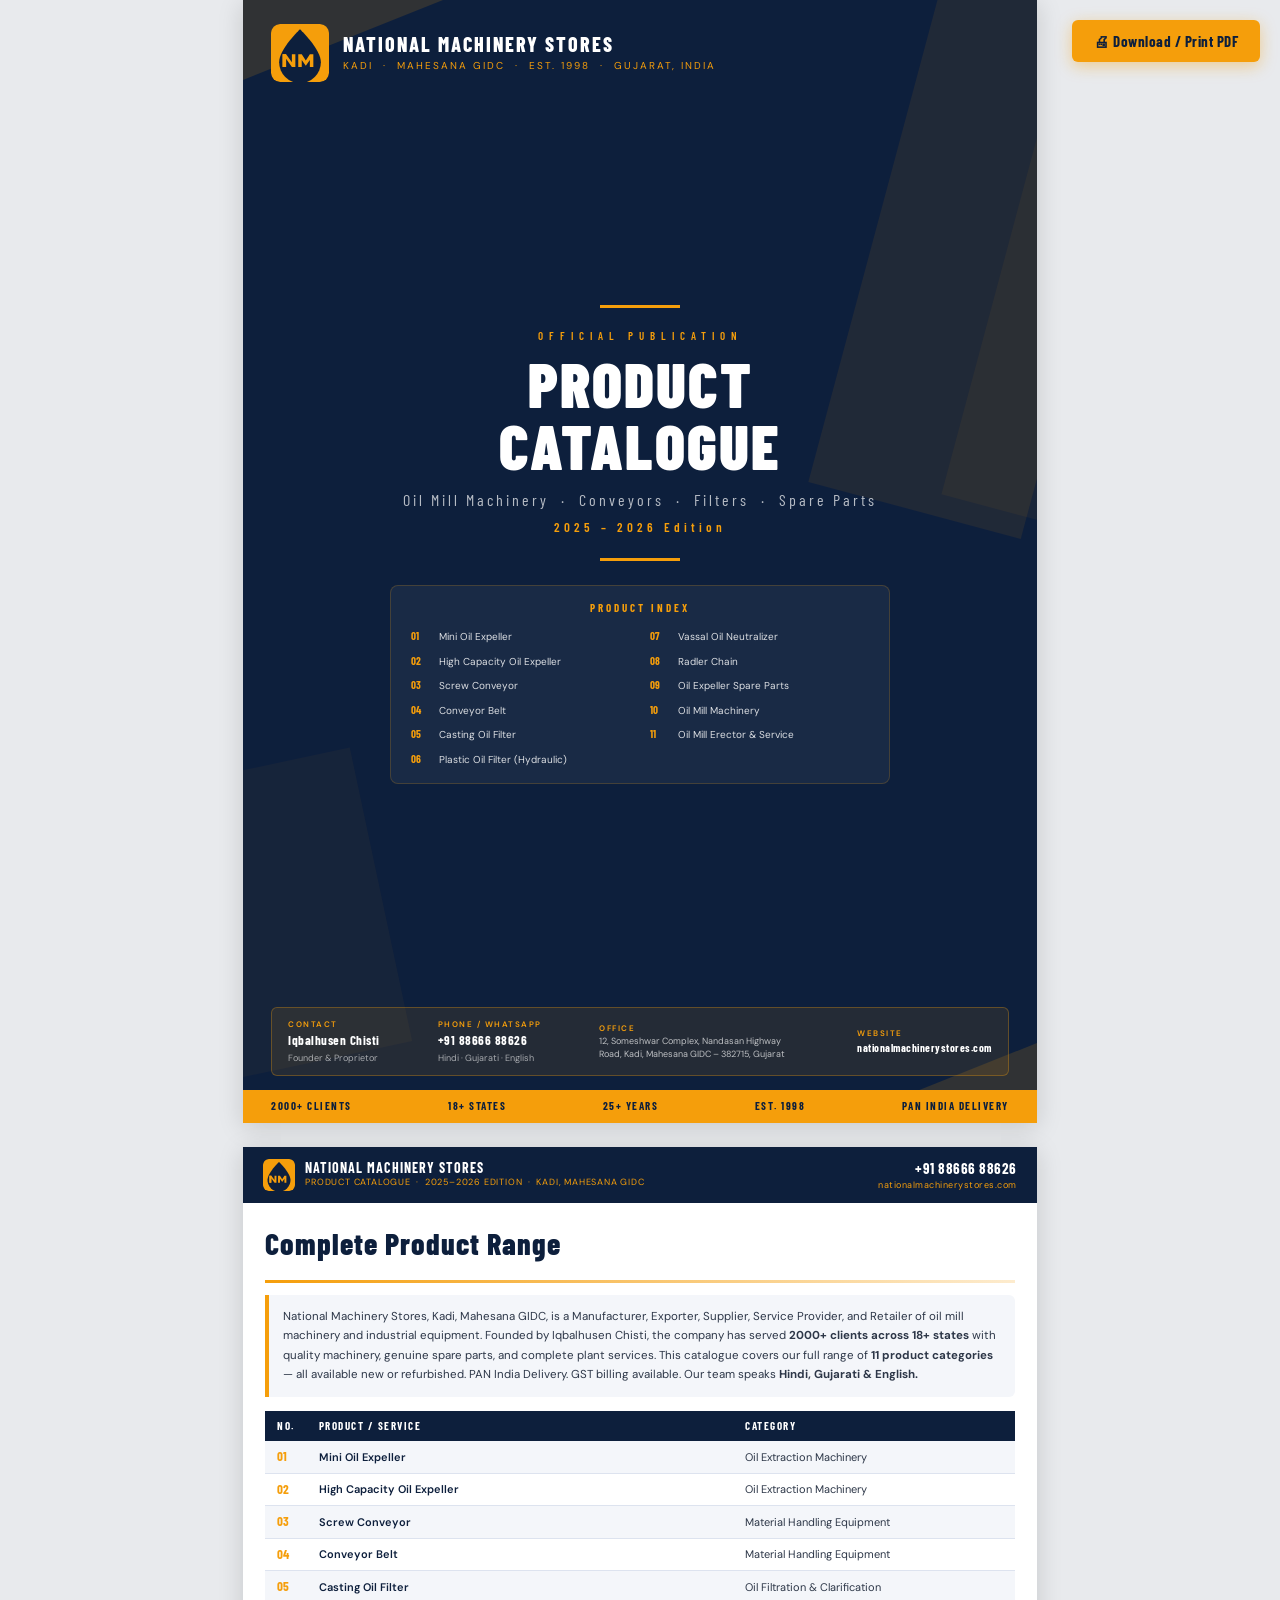
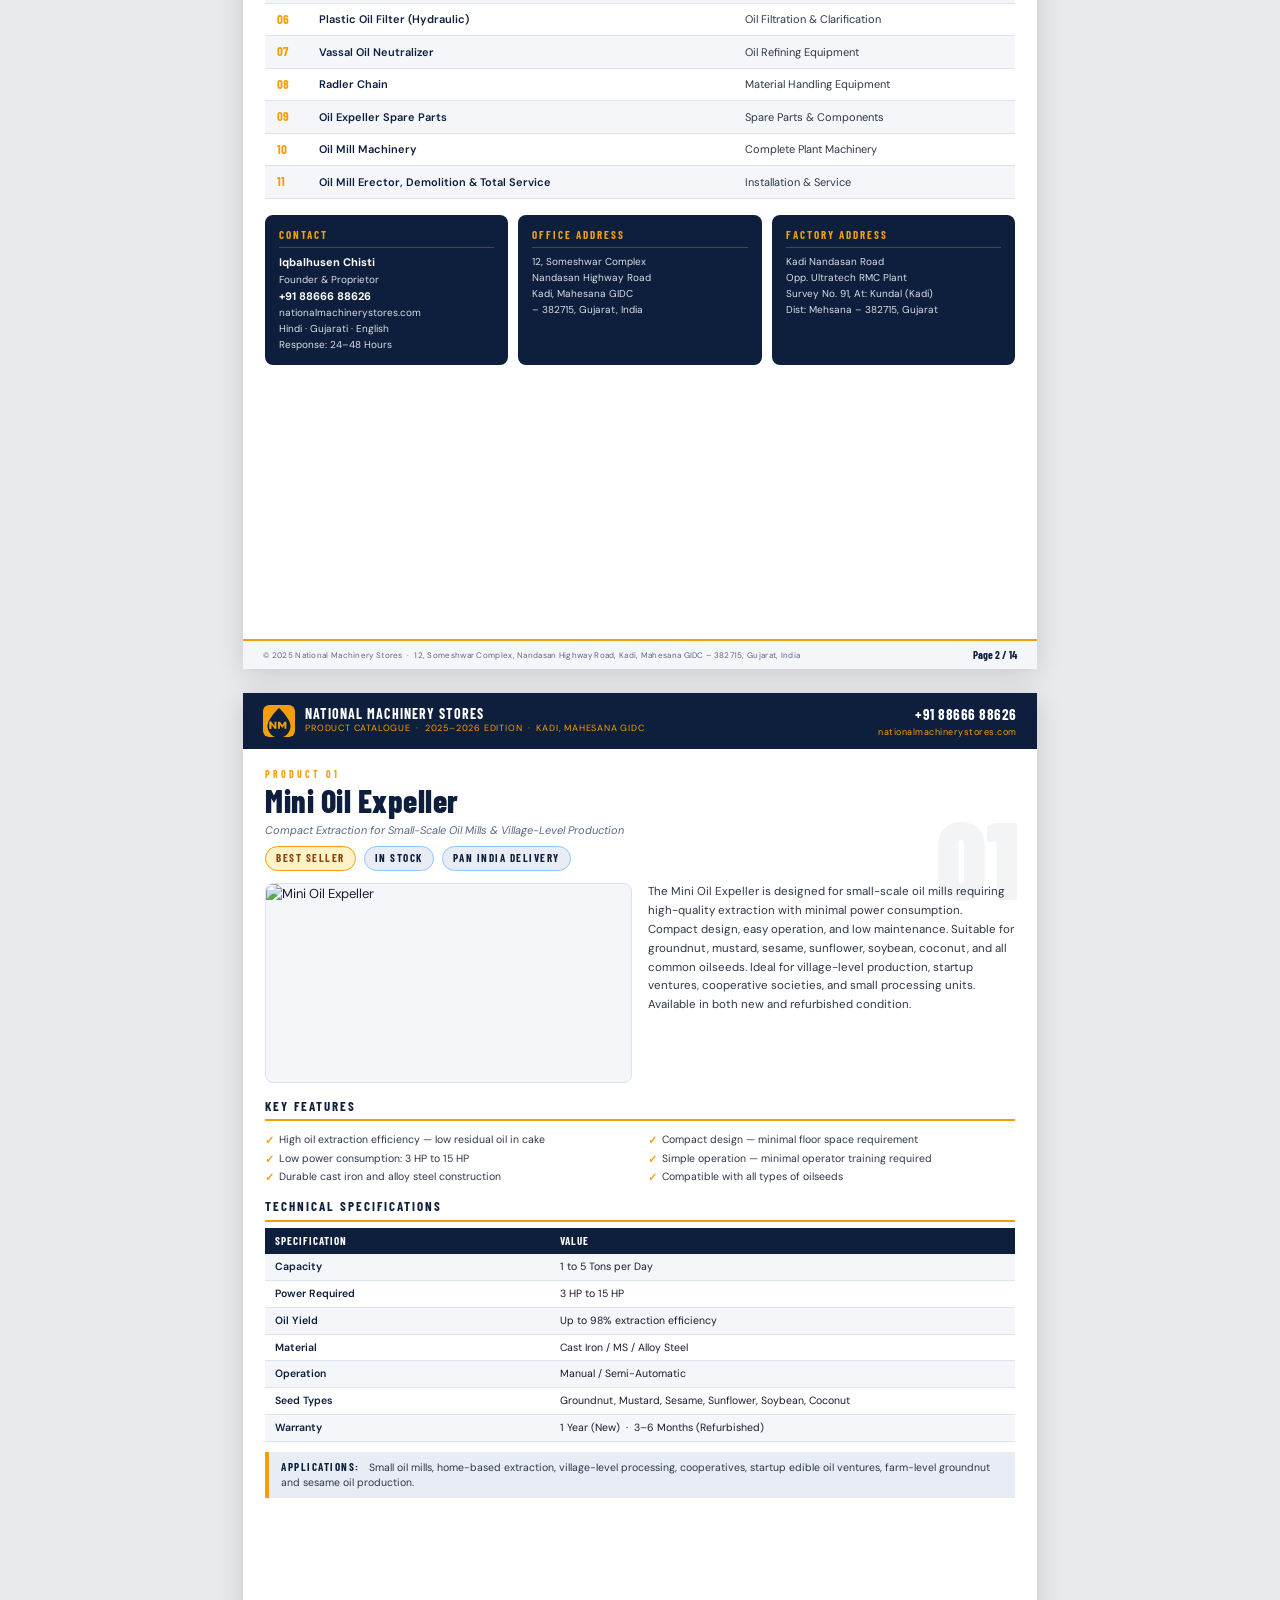
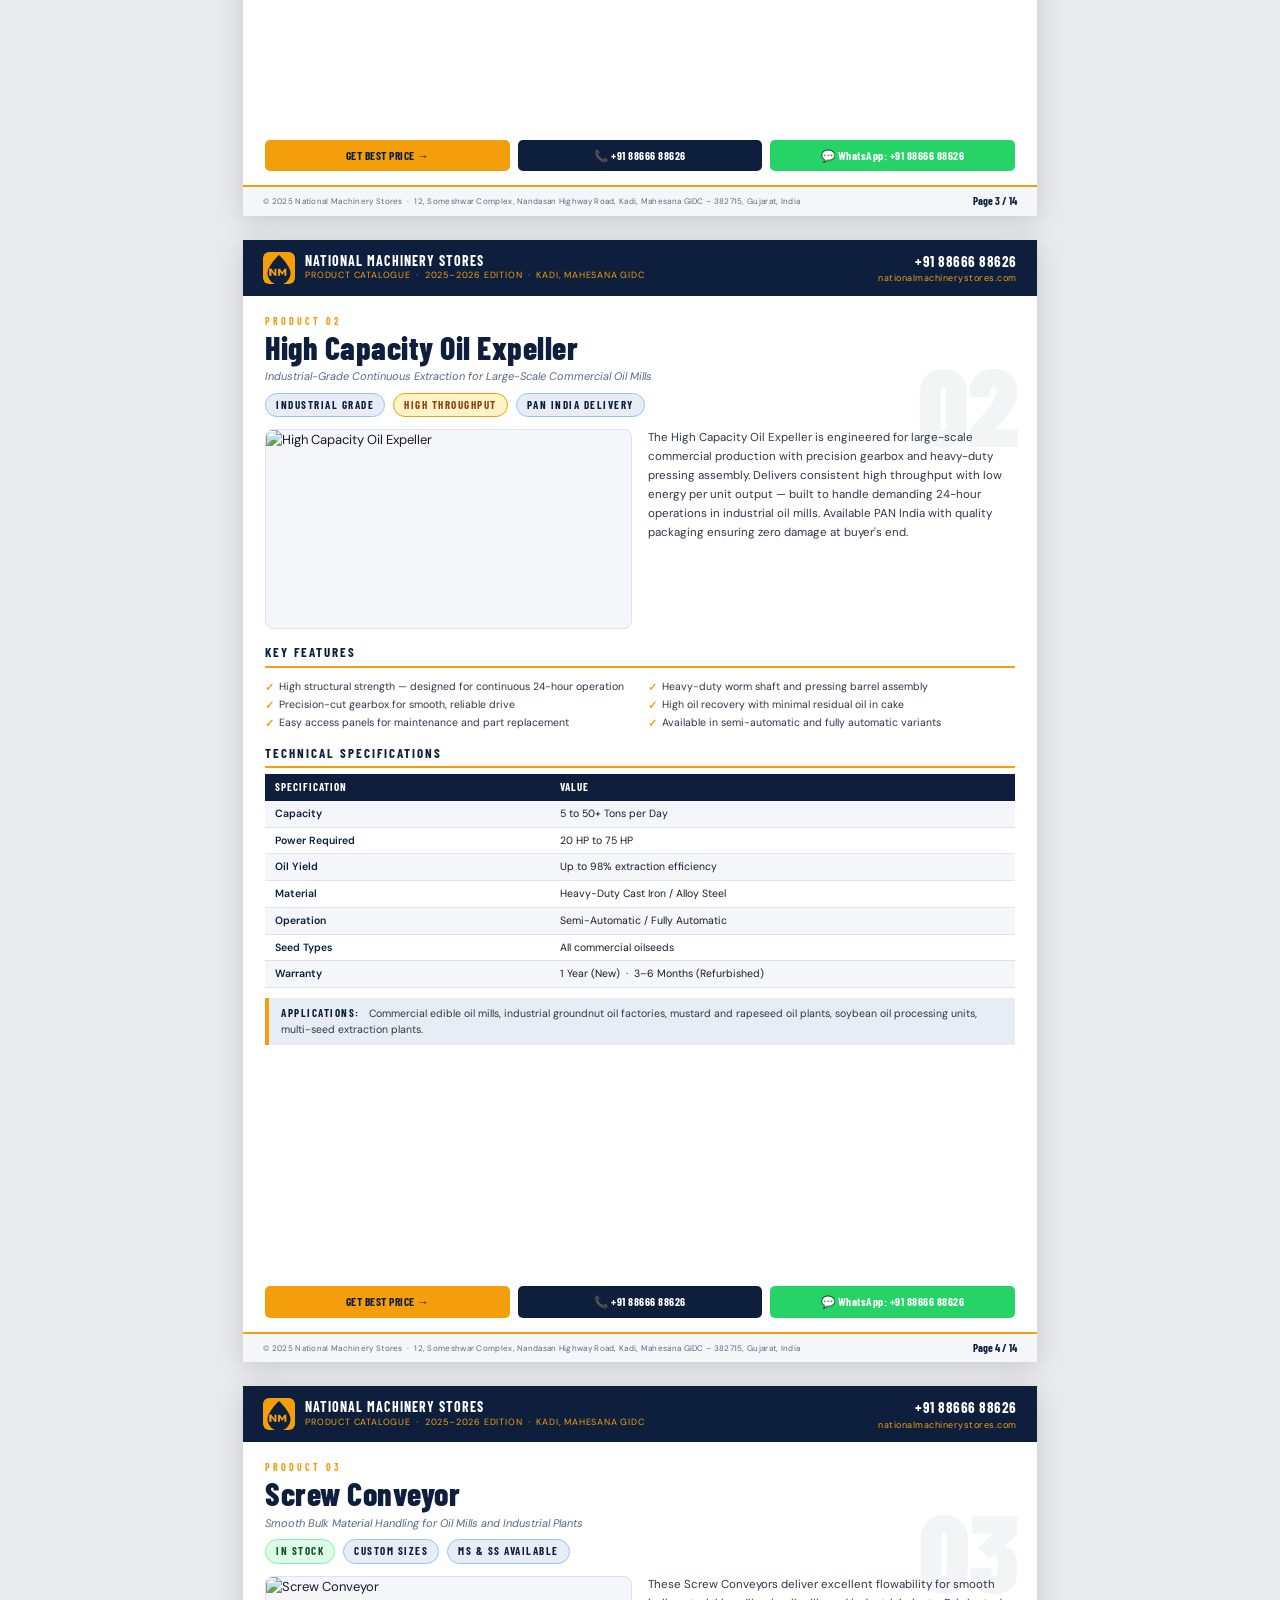
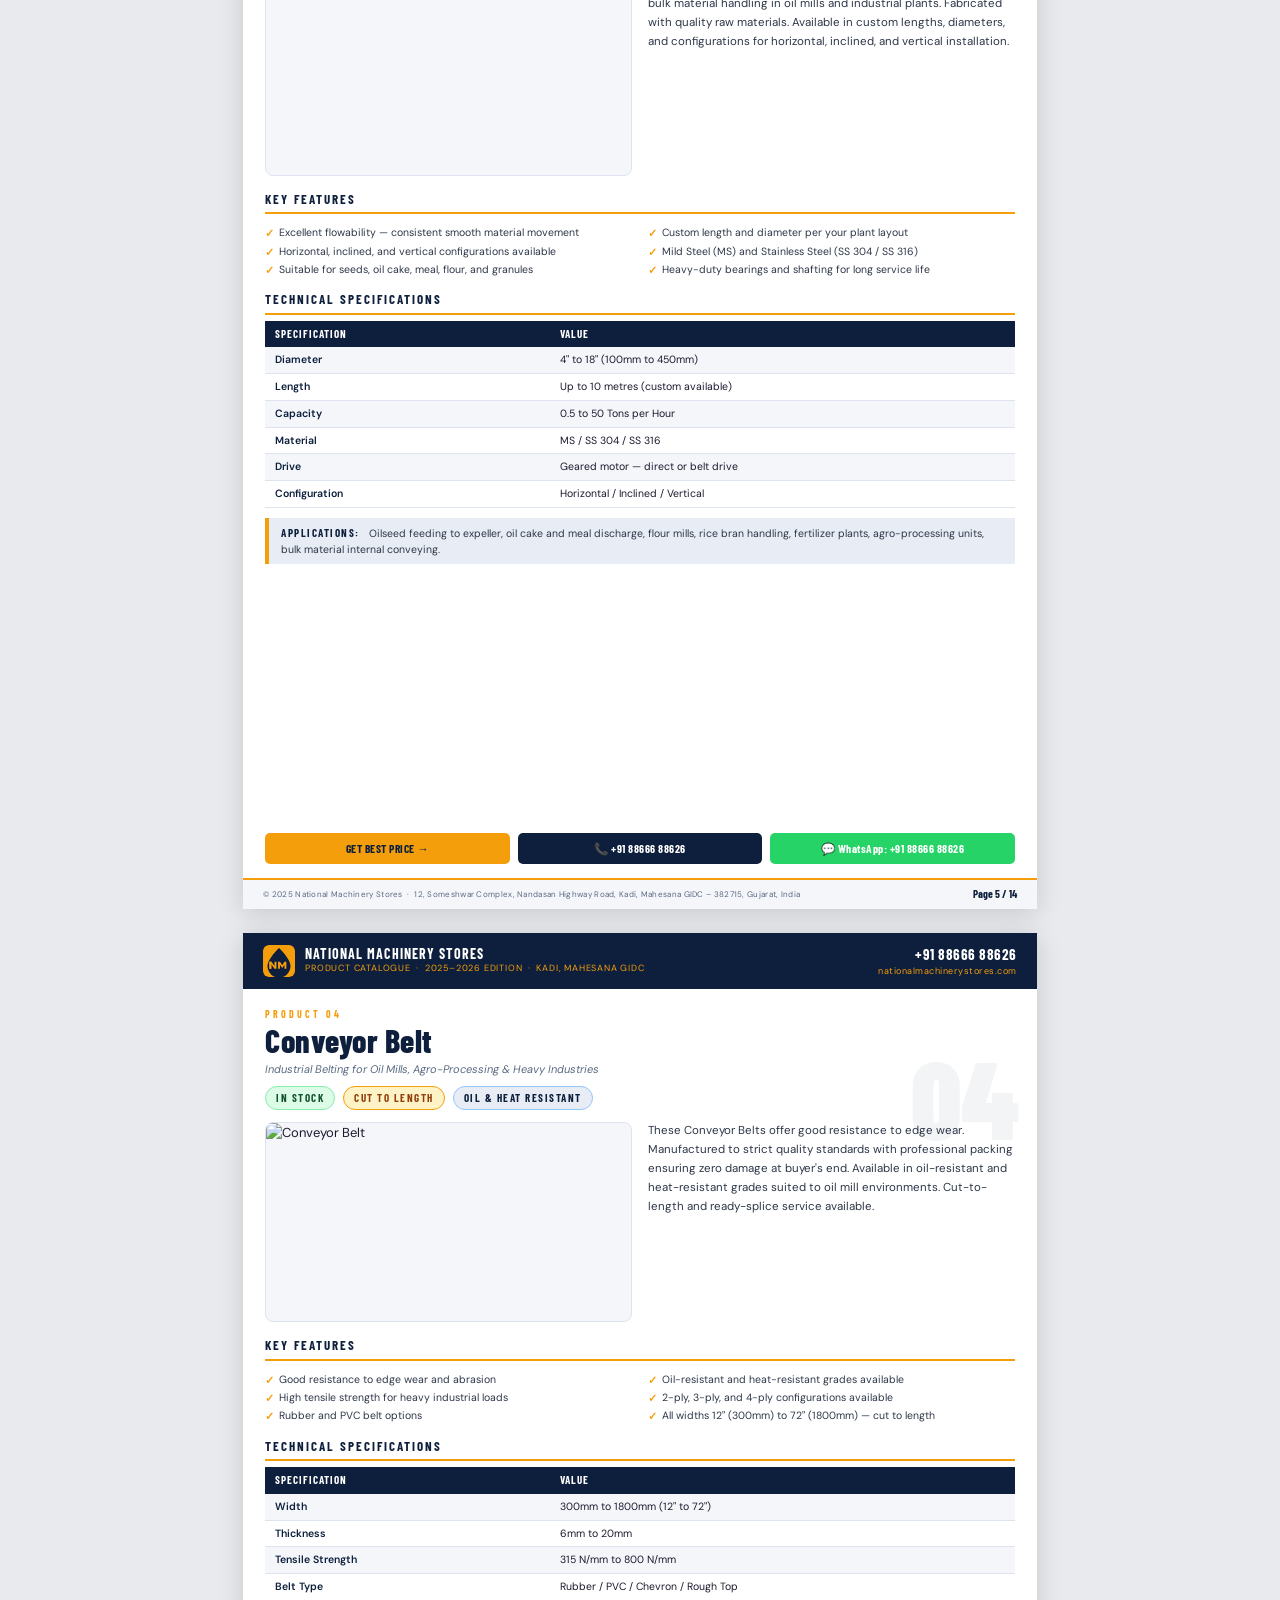
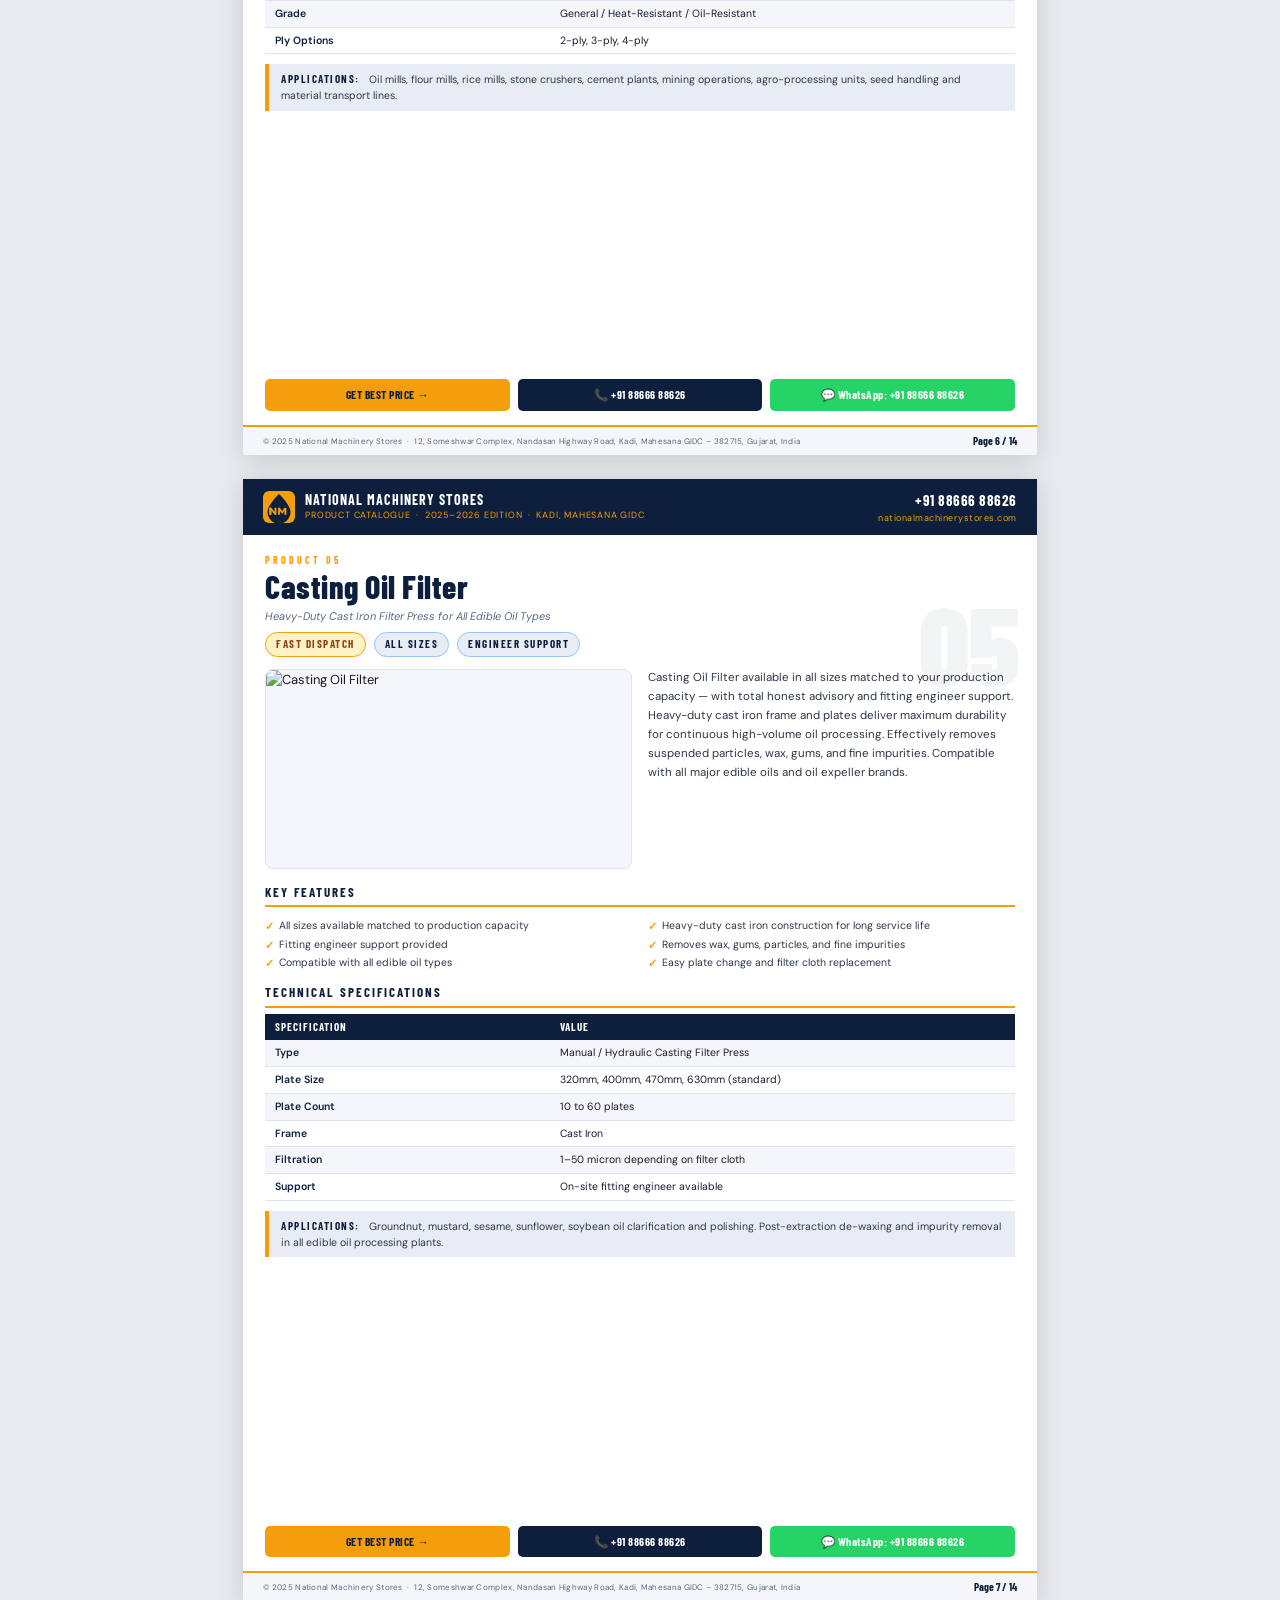
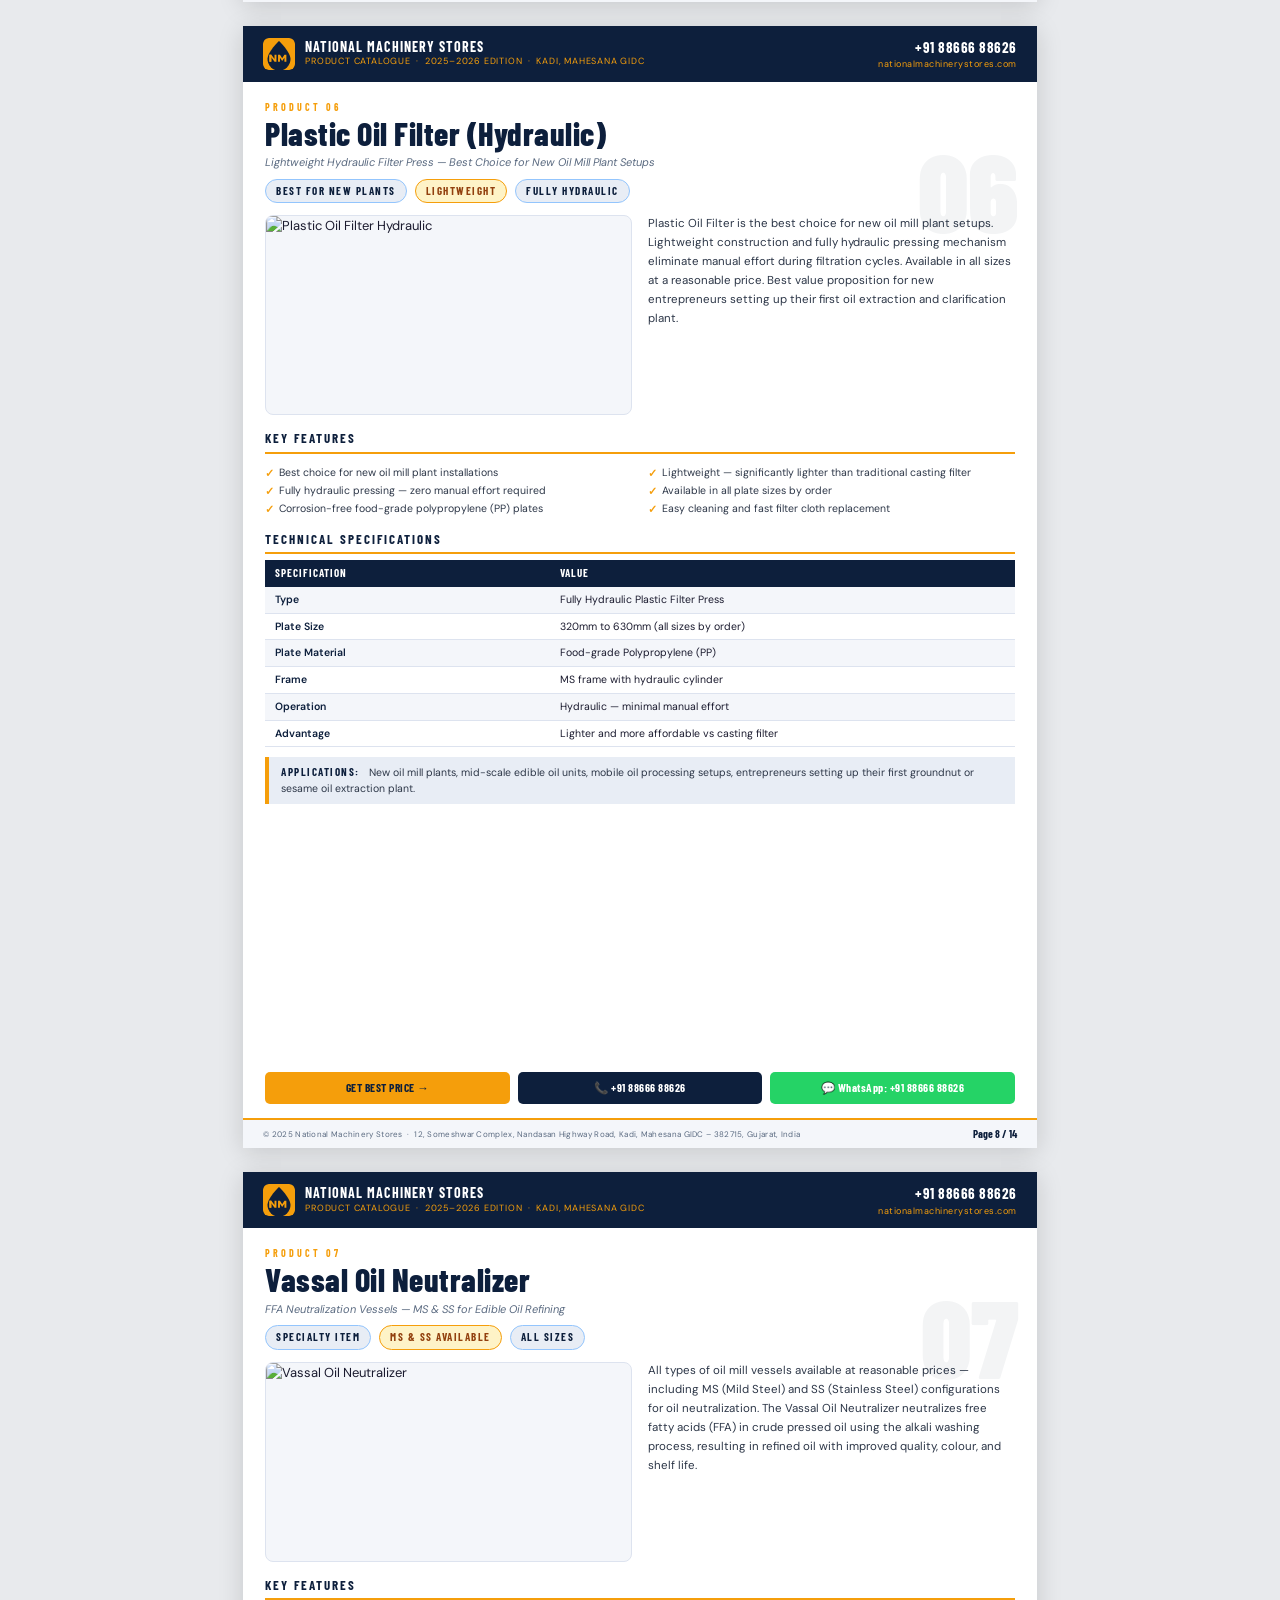
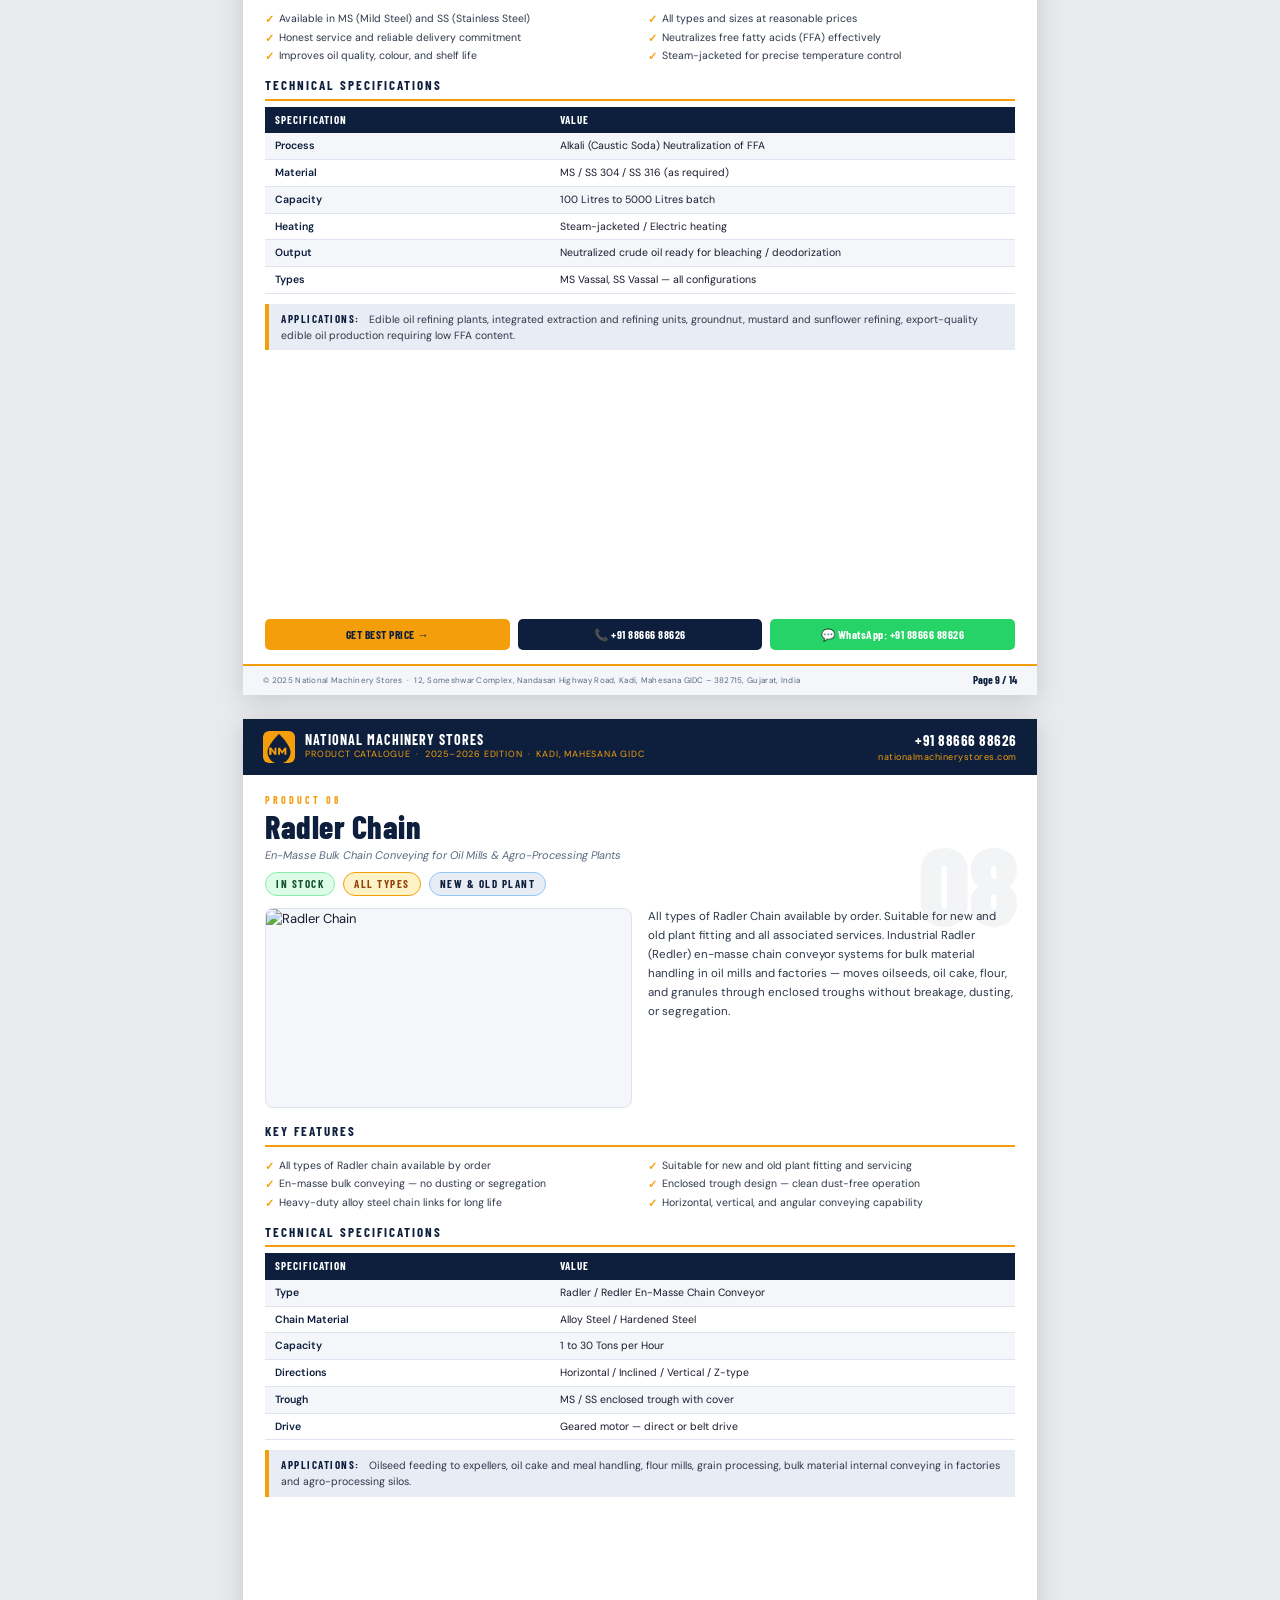
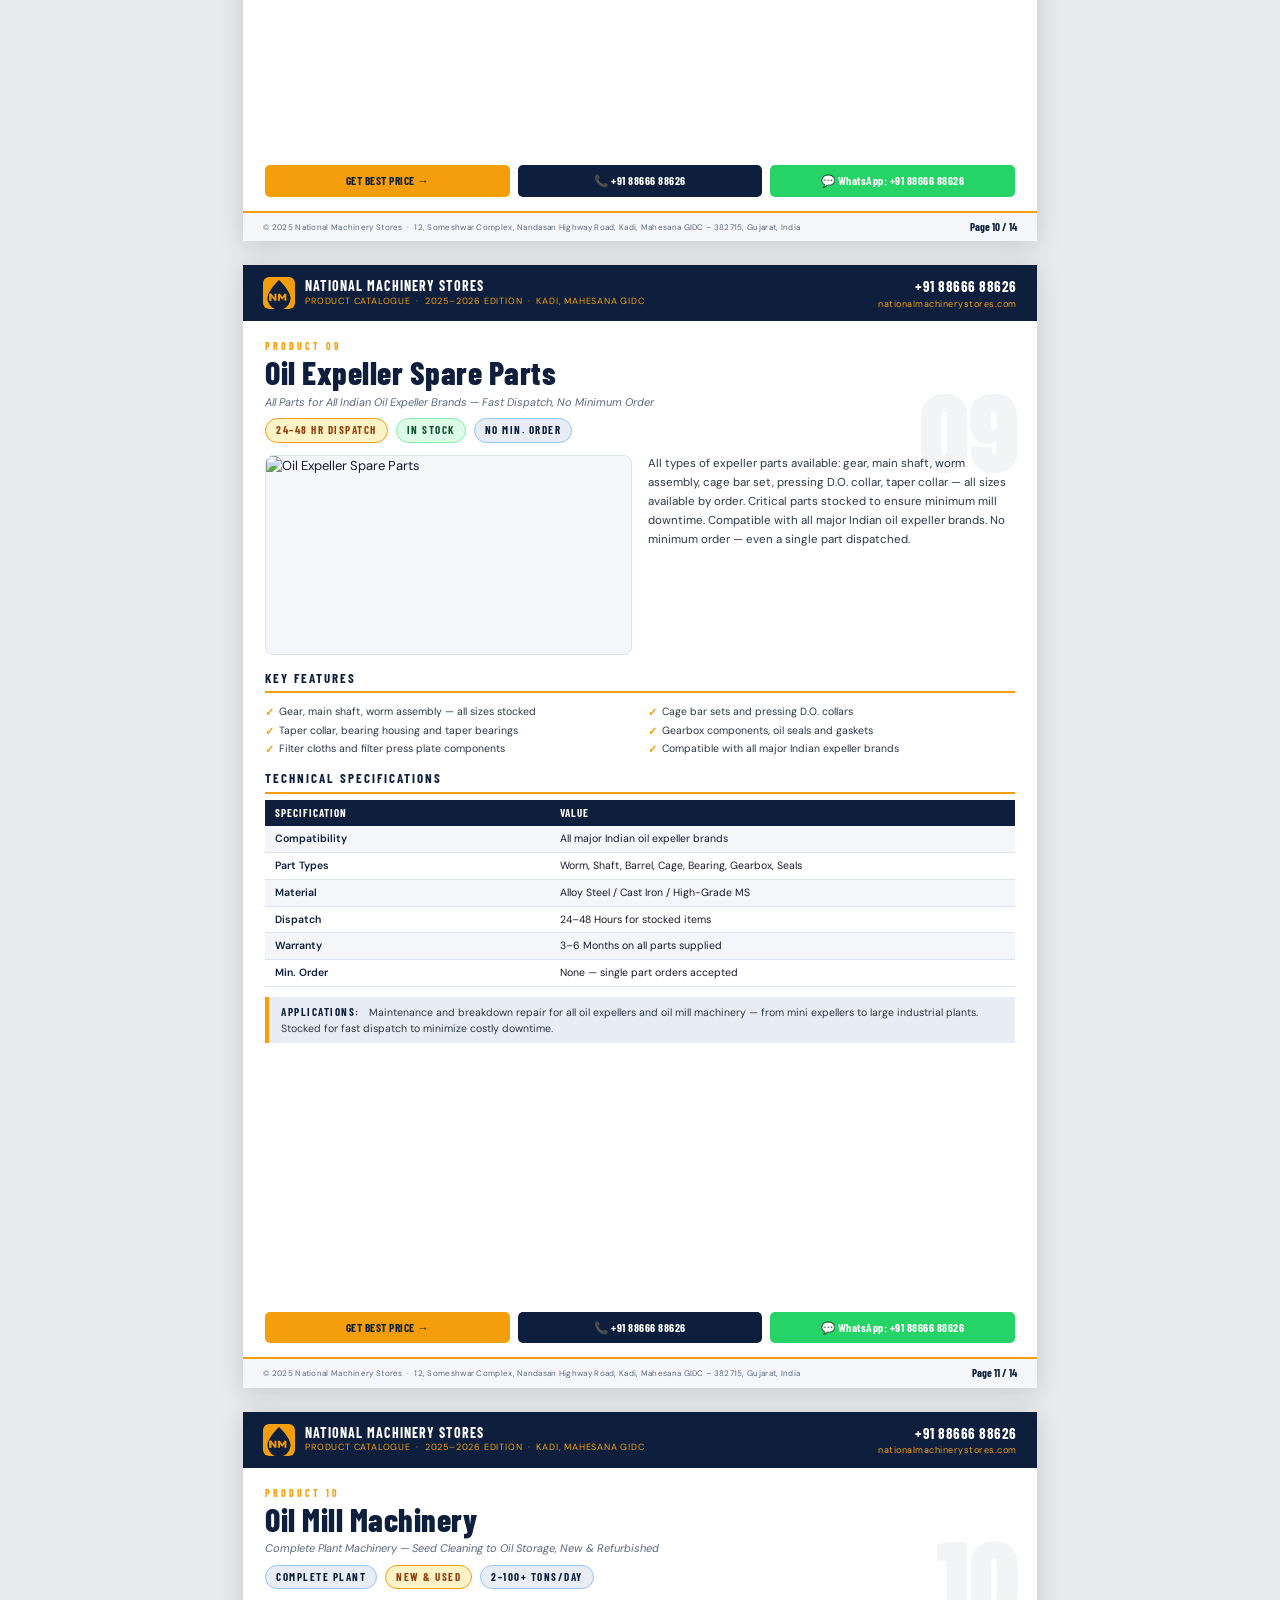
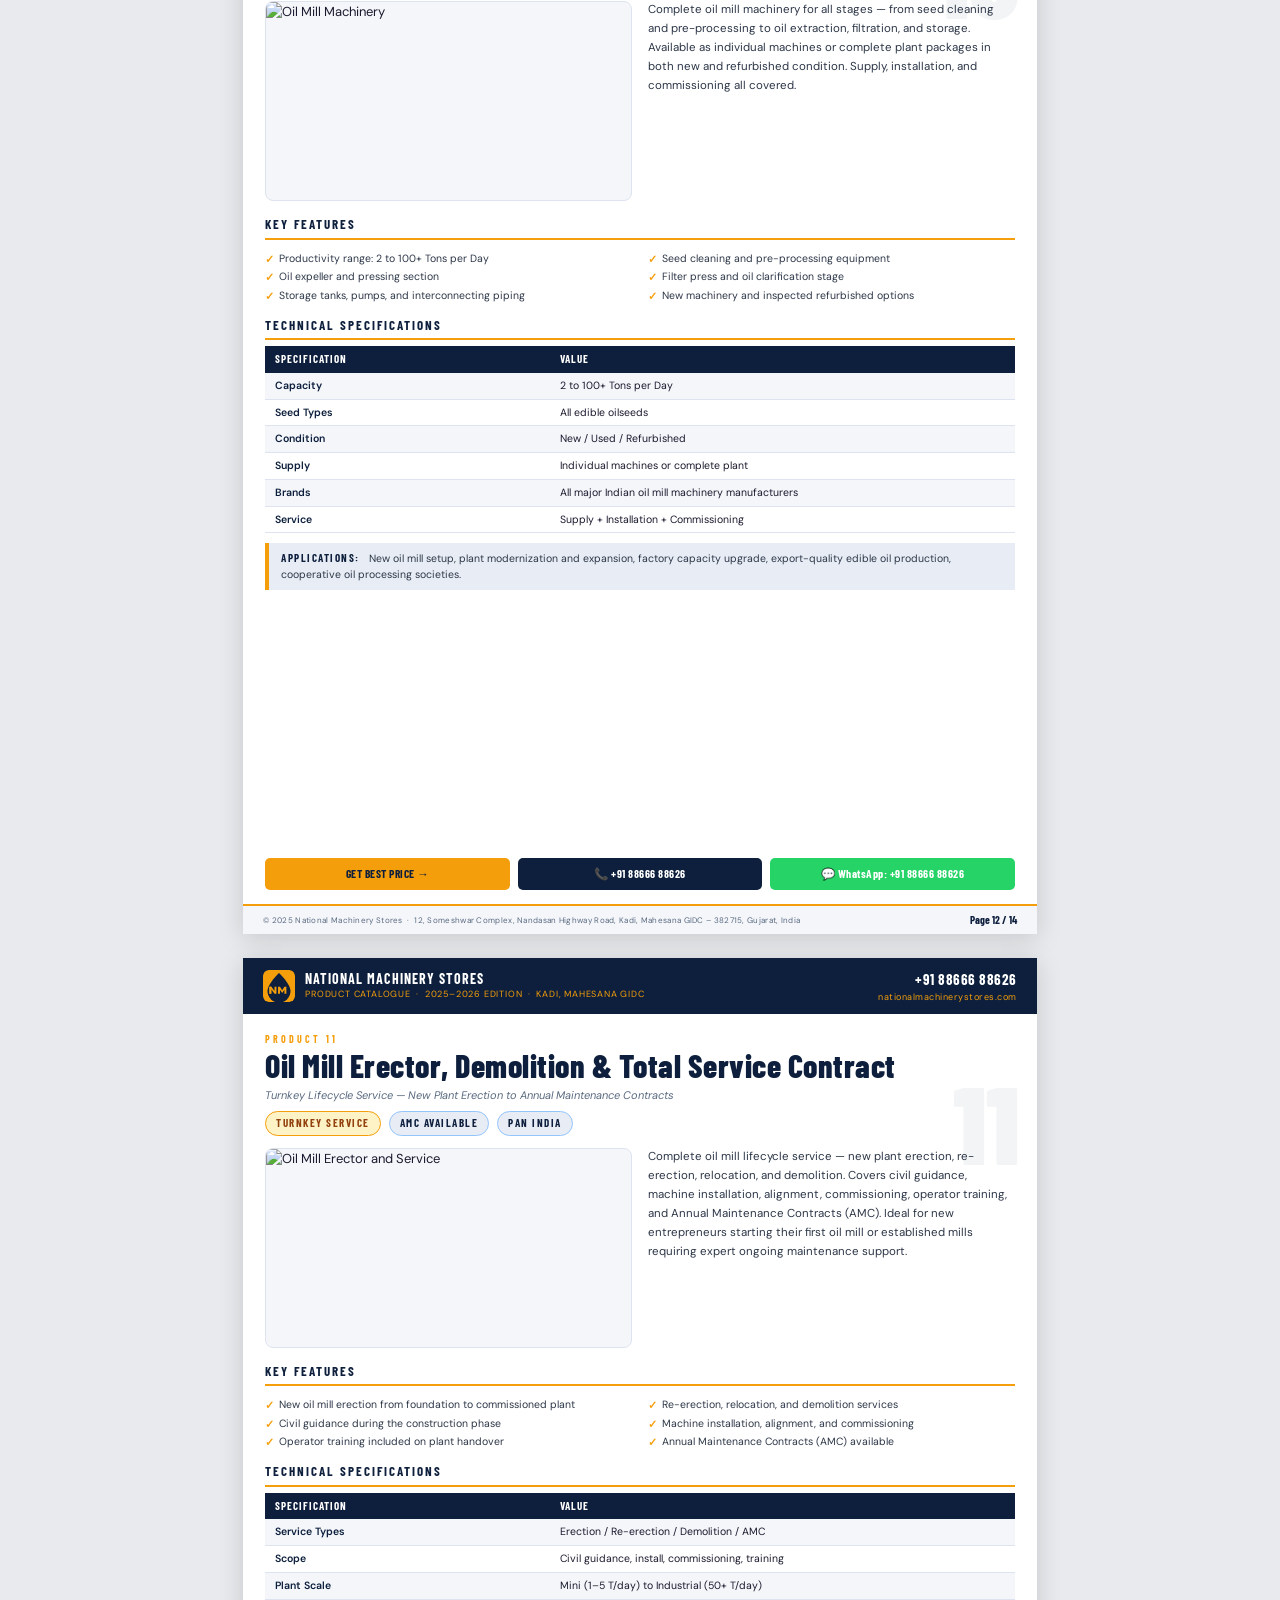
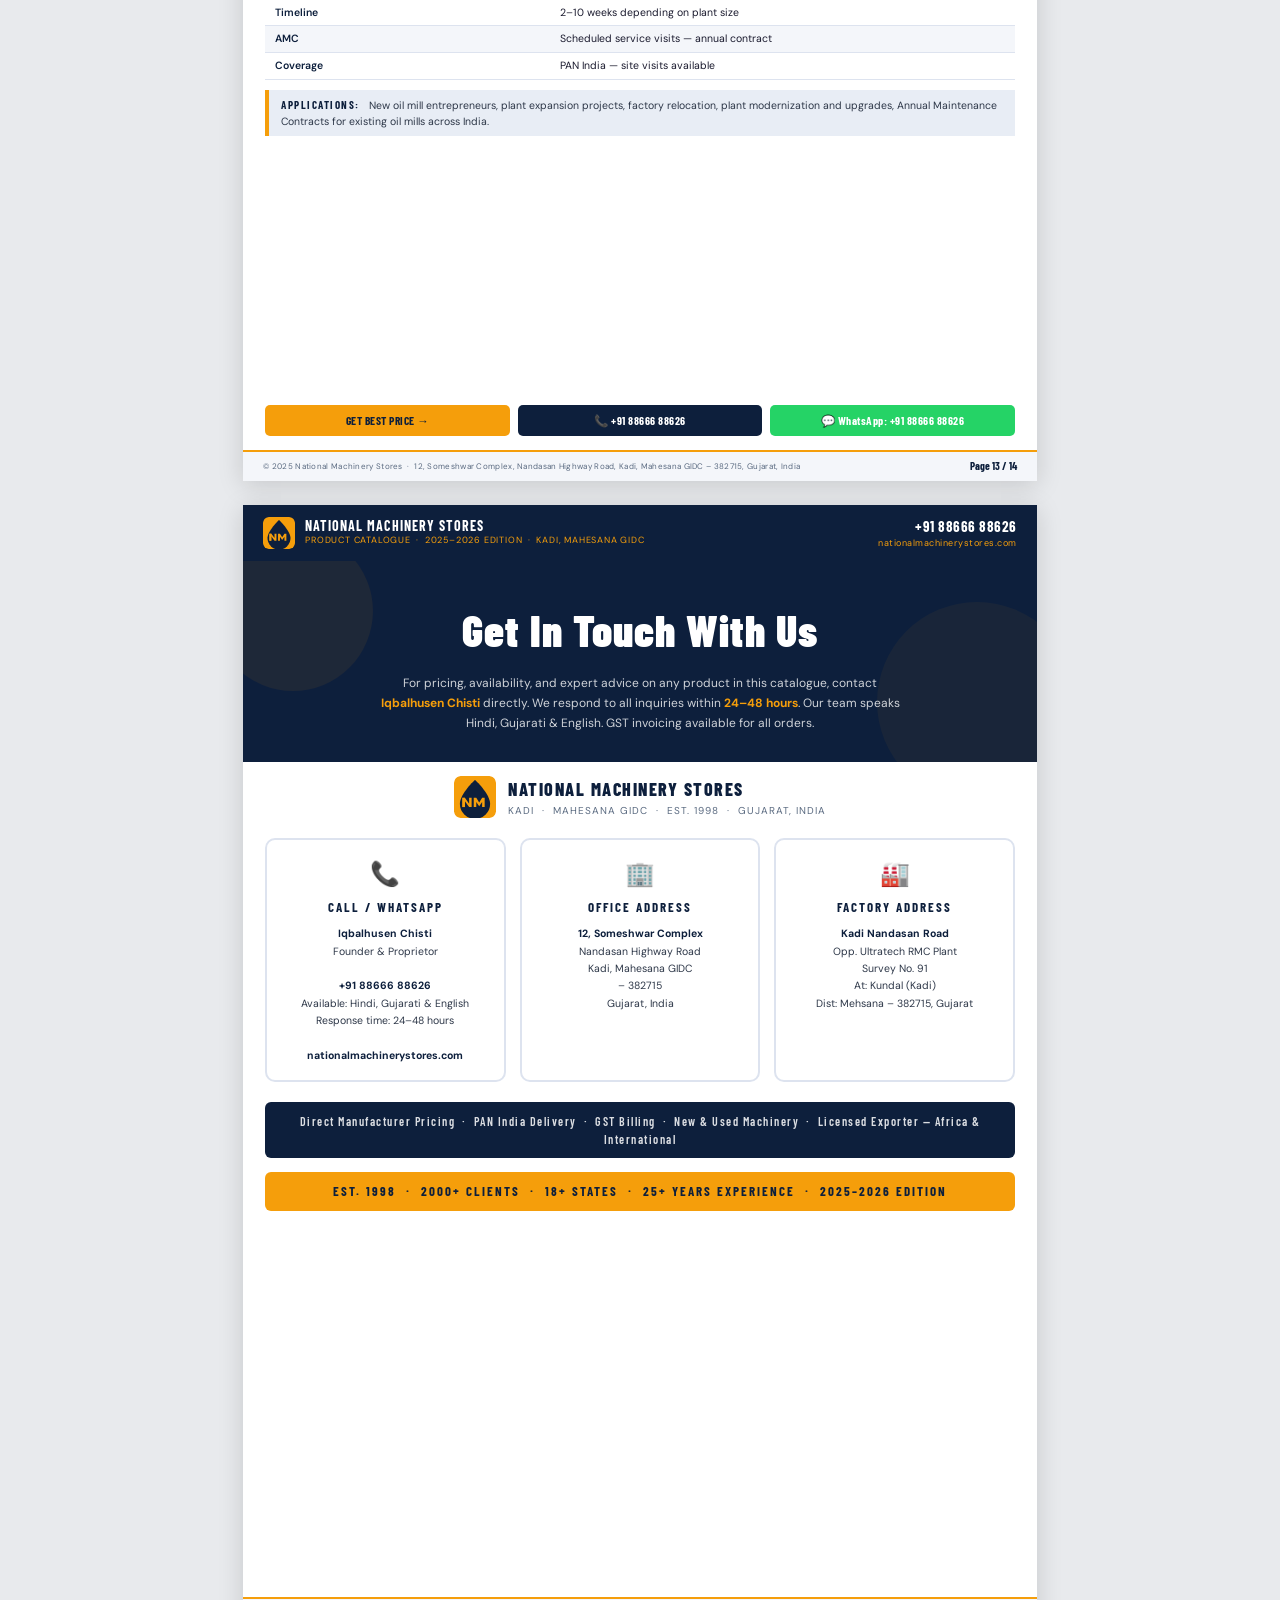
==== commit 89e7272f: "Replace NM text logo with crisp SVG oil drop logo (Option B) - Logo is now a vector SVG (viewBox 0 0" ====
--- a/catalogue.html
+++ b/catalogue.html
@@ -97,23 +97,20 @@
       gap: 10px;
     }
     .nm-box {
-      background: var(--amber);
-      color: var(--navy);
-      font-family: 'Barlow Condensed', sans-serif;
-      font-weight: 900;
-      font-size: 18px;
-      width: 36px;
-      height: 36px;
-      display: flex;
-      align-items: center;
-      justify-content: center;
-      border-radius: 4px;
+      width: 38px;
+      height: 38px;
+      border-radius: 6px;
       flex-shrink: 0;
+      font-size: 0;
+      color: transparent;
+      background-color: transparent;
+      background-image: url("data:image/svg+xml,%3Csvg xmlns='http://www.w3.org/2000/svg' viewBox='0 0 100 100'%3E%3Crect width='100' height='100' rx='16' fill='%23f59e0b'/%3E%3Cpath d='M50,9 C50,9 14,43 14,66 A36,36 0 0 0 86,66 C86,43 50,9 50,9 Z' fill='%230d1f3c'/%3E%3Crect x='20' y='52' width='6' height='22' fill='%23f59e0b'/%3E%3Cpolygon points='20,52 26,52 36,66 36,52 42,52 42,74 36,74 26,60 26,74 20,74' fill='%23f59e0b'/%3E%3Cpolygon points='47,52 53,52 60,63 67,52 73,52 73,74 67,74 67,62 60,72 53,62 53,74 47,74' fill='%23f59e0b'/%3E%3C/svg%3E");
+      background-size: contain;
+      background-repeat: no-repeat;
     }
     .nm-box-sm {
-      width: 30px;
-      height: 30px;
-      font-size: 14px;
+      width: 32px;
+      height: 32px;
     }
     .hdr-company {
       display: flex;
@@ -452,18 +449,16 @@
       z-index: 2;
     }
     .cover-nm-box {
-      background: var(--amber);
-      color: var(--navy);
-      font-family: 'Barlow Condensed', sans-serif;
-      font-weight: 900;
-      font-size: 26px;
-      width: 54px;
-      height: 54px;
-      display: flex;
-      align-items: center;
-      justify-content: center;
-      border-radius: 6px;
+      width: 58px;
+      height: 58px;
+      border-radius: 8px;
       flex-shrink: 0;
+      font-size: 0;
+      color: transparent;
+      background-color: transparent;
+      background-image: url("data:image/svg+xml,%3Csvg xmlns='http://www.w3.org/2000/svg' viewBox='0 0 100 100'%3E%3Crect width='100' height='100' rx='16' fill='%23f59e0b'/%3E%3Cpath d='M50,9 C50,9 14,43 14,66 A36,36 0 0 0 86,66 C86,43 50,9 50,9 Z' fill='%230d1f3c'/%3E%3Crect x='20' y='52' width='6' height='22' fill='%23f59e0b'/%3E%3Cpolygon points='20,52 26,52 36,66 36,52 42,52 42,74 36,74 26,60 26,74 20,74' fill='%23f59e0b'/%3E%3Cpolygon points='47,52 53,52 60,63 67,52 73,52 73,74 67,74 67,62 60,72 53,62 53,74 47,74' fill='%23f59e0b'/%3E%3C/svg%3E");
+      background-size: contain;
+      background-repeat: no-repeat;
     }
     .cover-company {
       display: flex;
@@ -873,14 +868,22 @@
     /* ===========================
        PRINT STYLES
     =========================== */
+    * {
+      -webkit-print-color-adjust: exact !important;
+      print-color-adjust: exact !important;
+      color-adjust: exact !important;
+    }
+
     @media print {
-      body { background: white; margin: 0; padding: 0; }
+      body { margin: 0; padding: 0; }
       .page {
         margin: 0;
         box-shadow: none;
         page-break-after: always;
         width: 210mm;
         min-height: 297mm;
+        -webkit-print-color-adjust: exact !important;
+        print-color-adjust: exact !important;
       }
       .no-print { display: none !important; }
     }
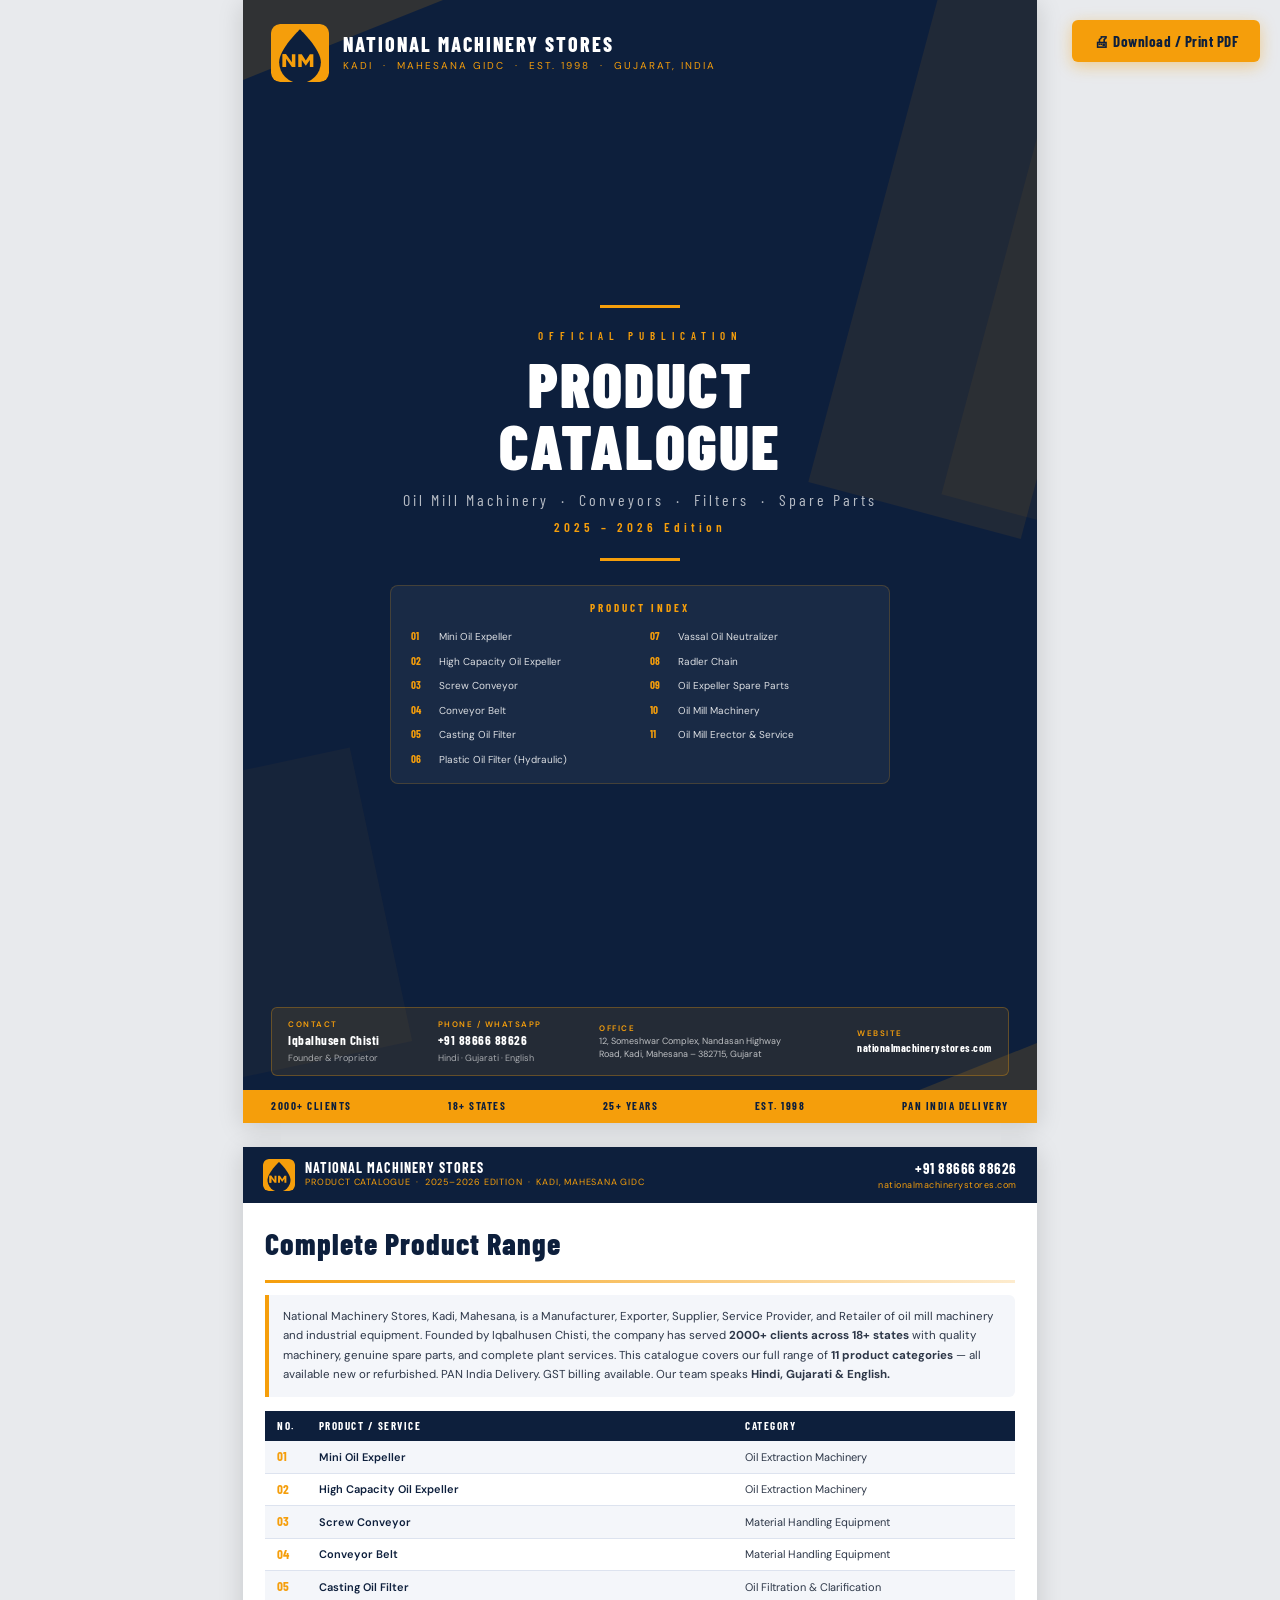
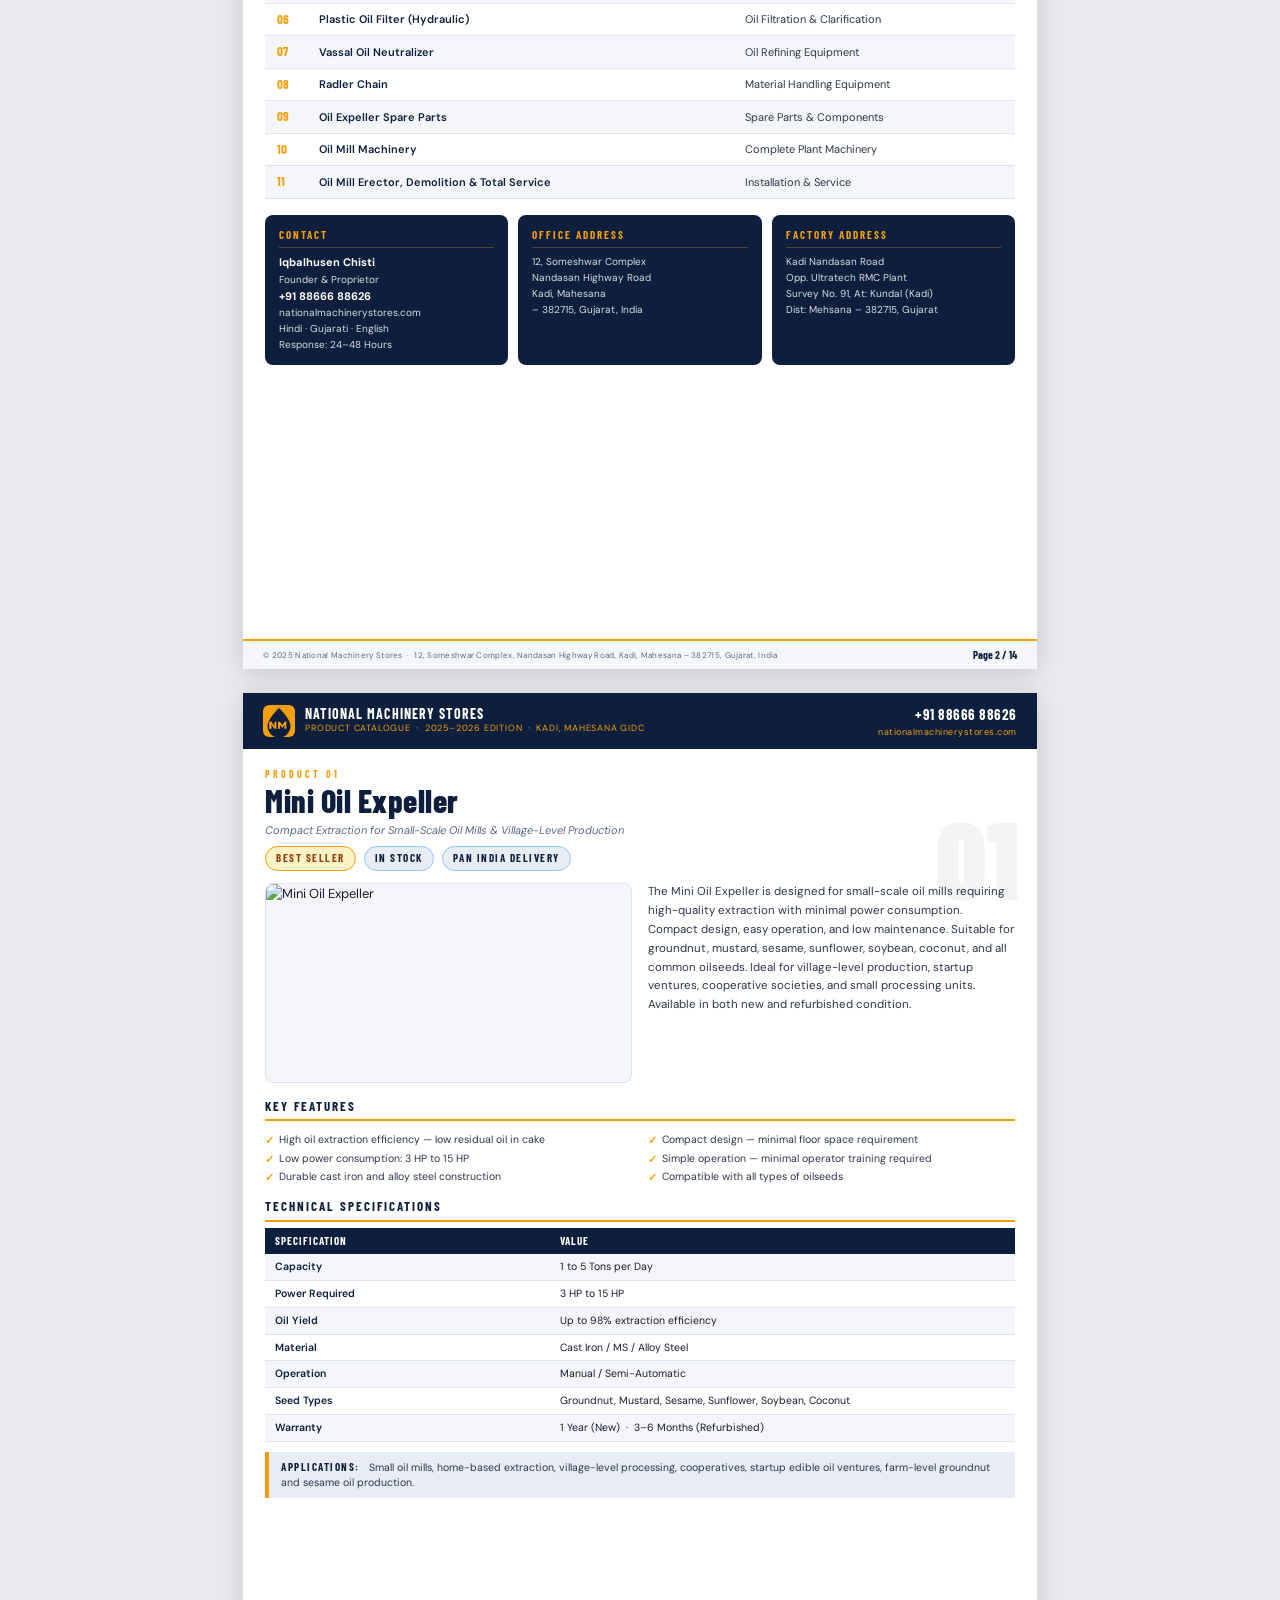
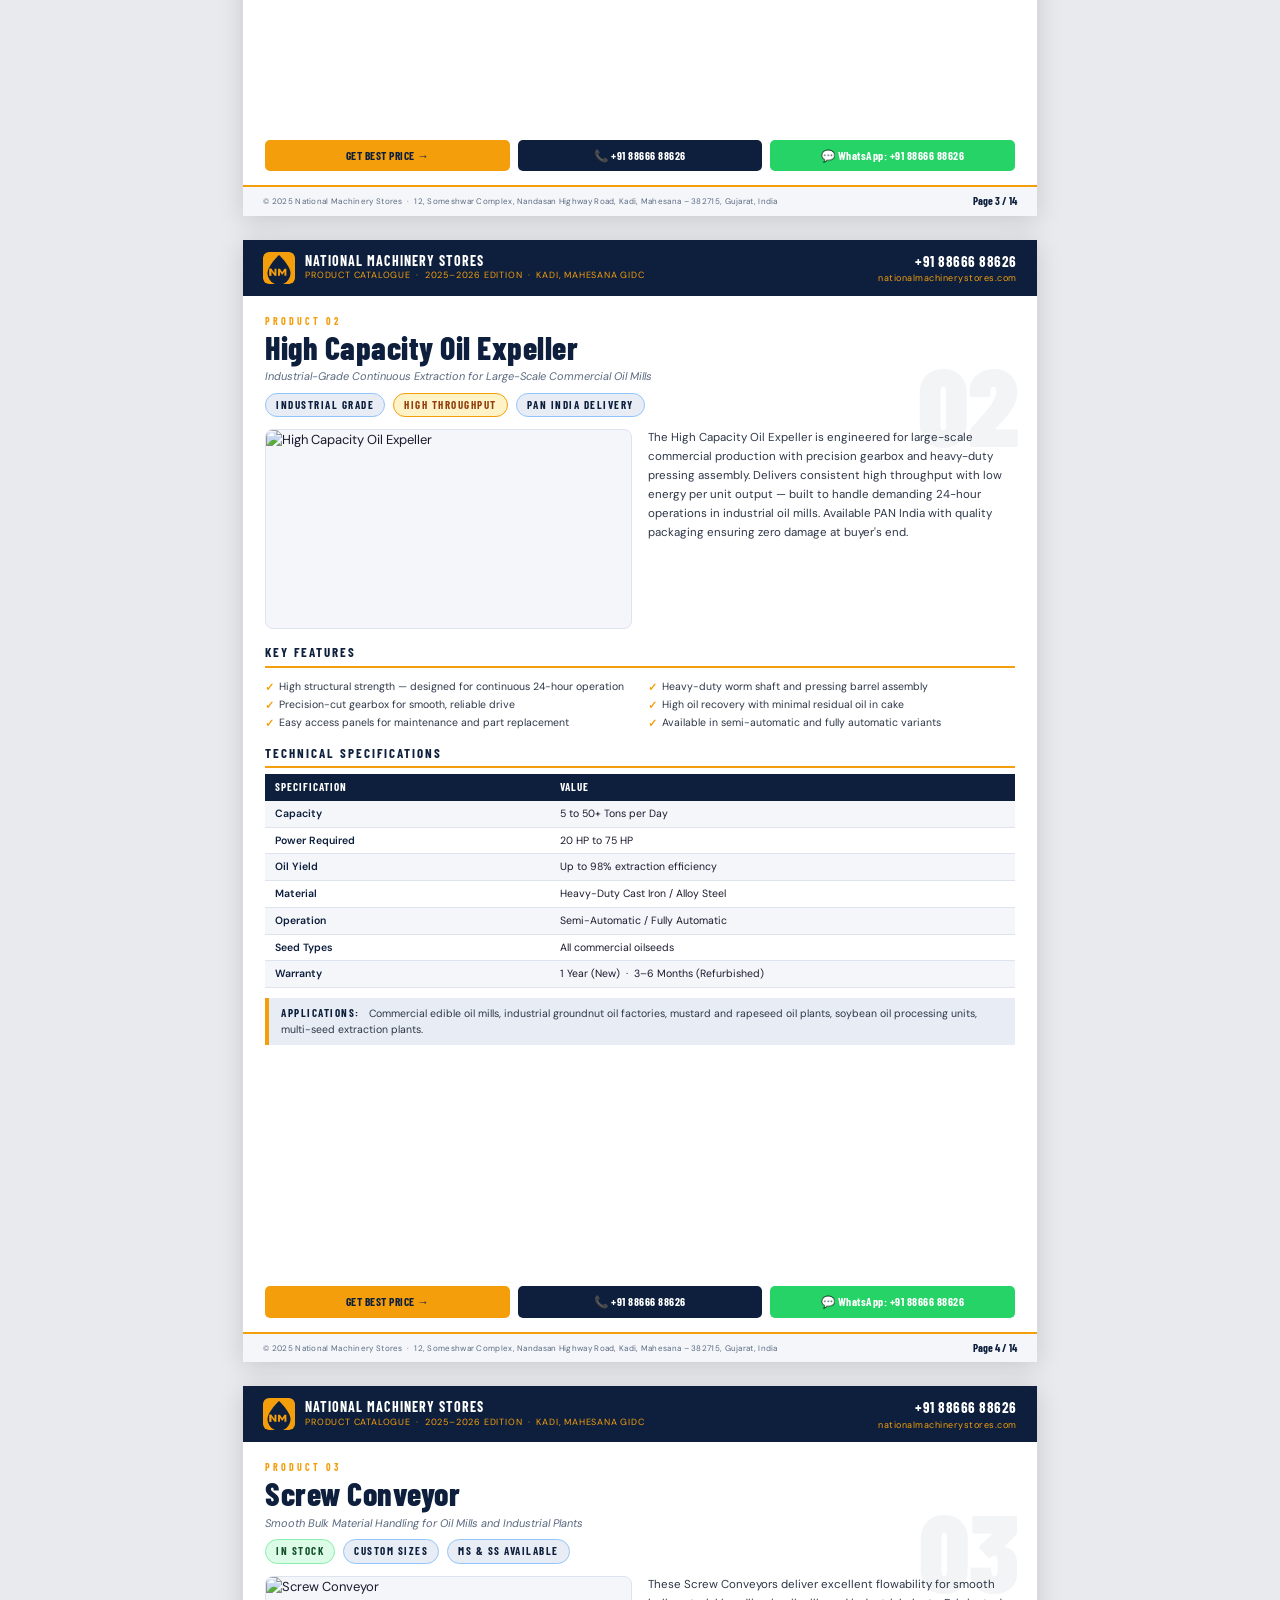
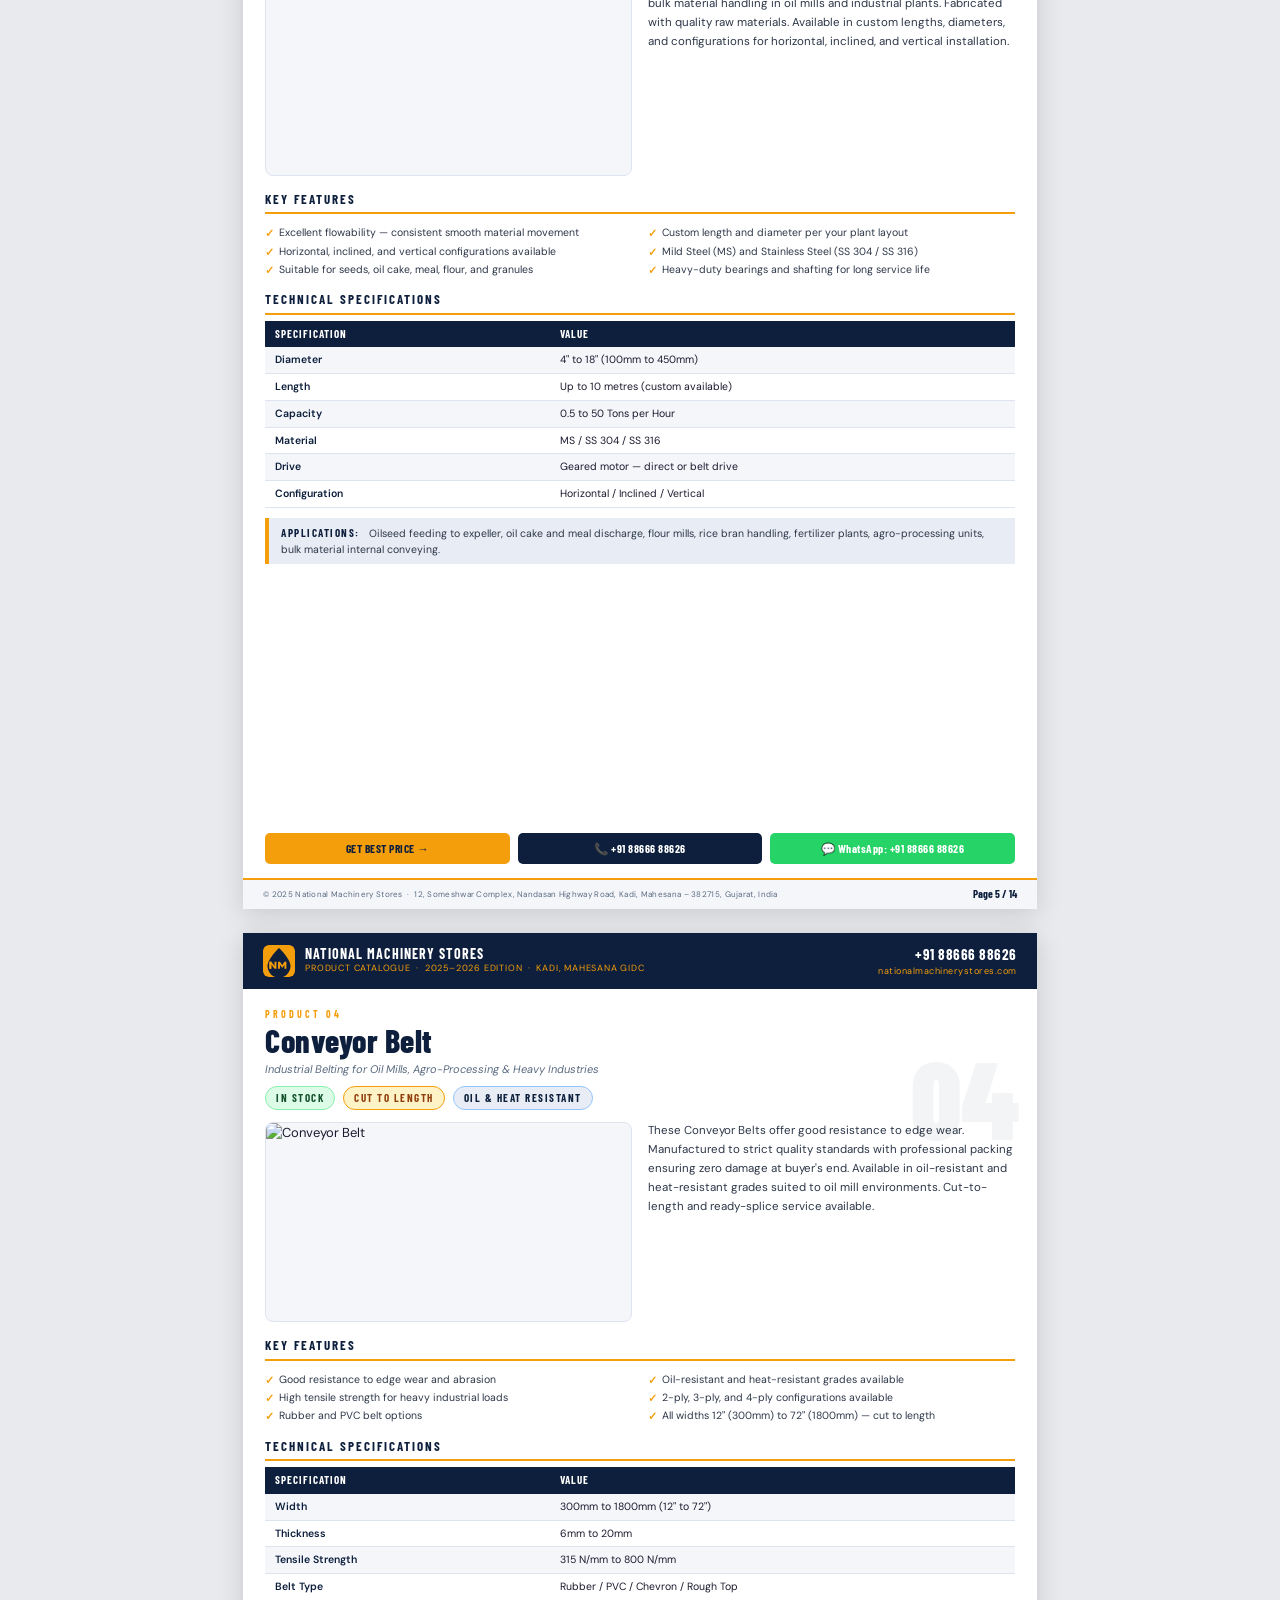
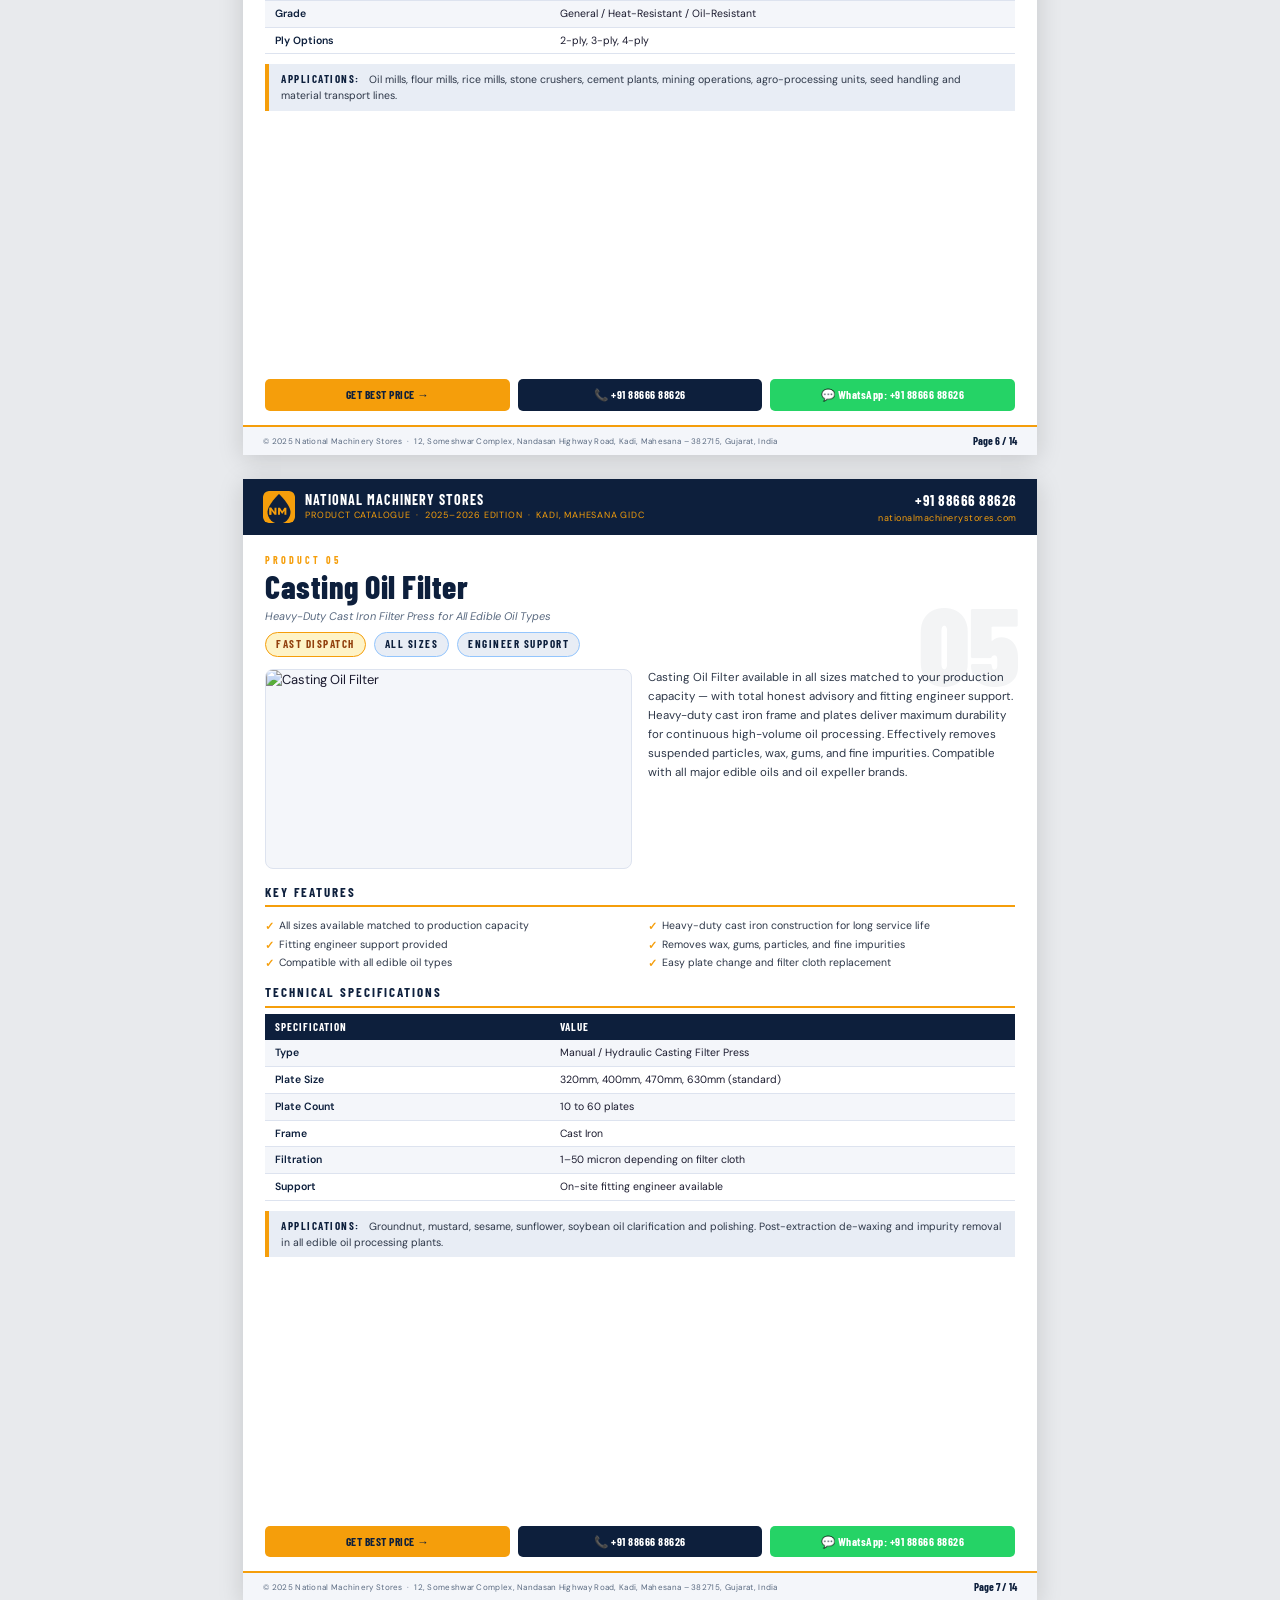
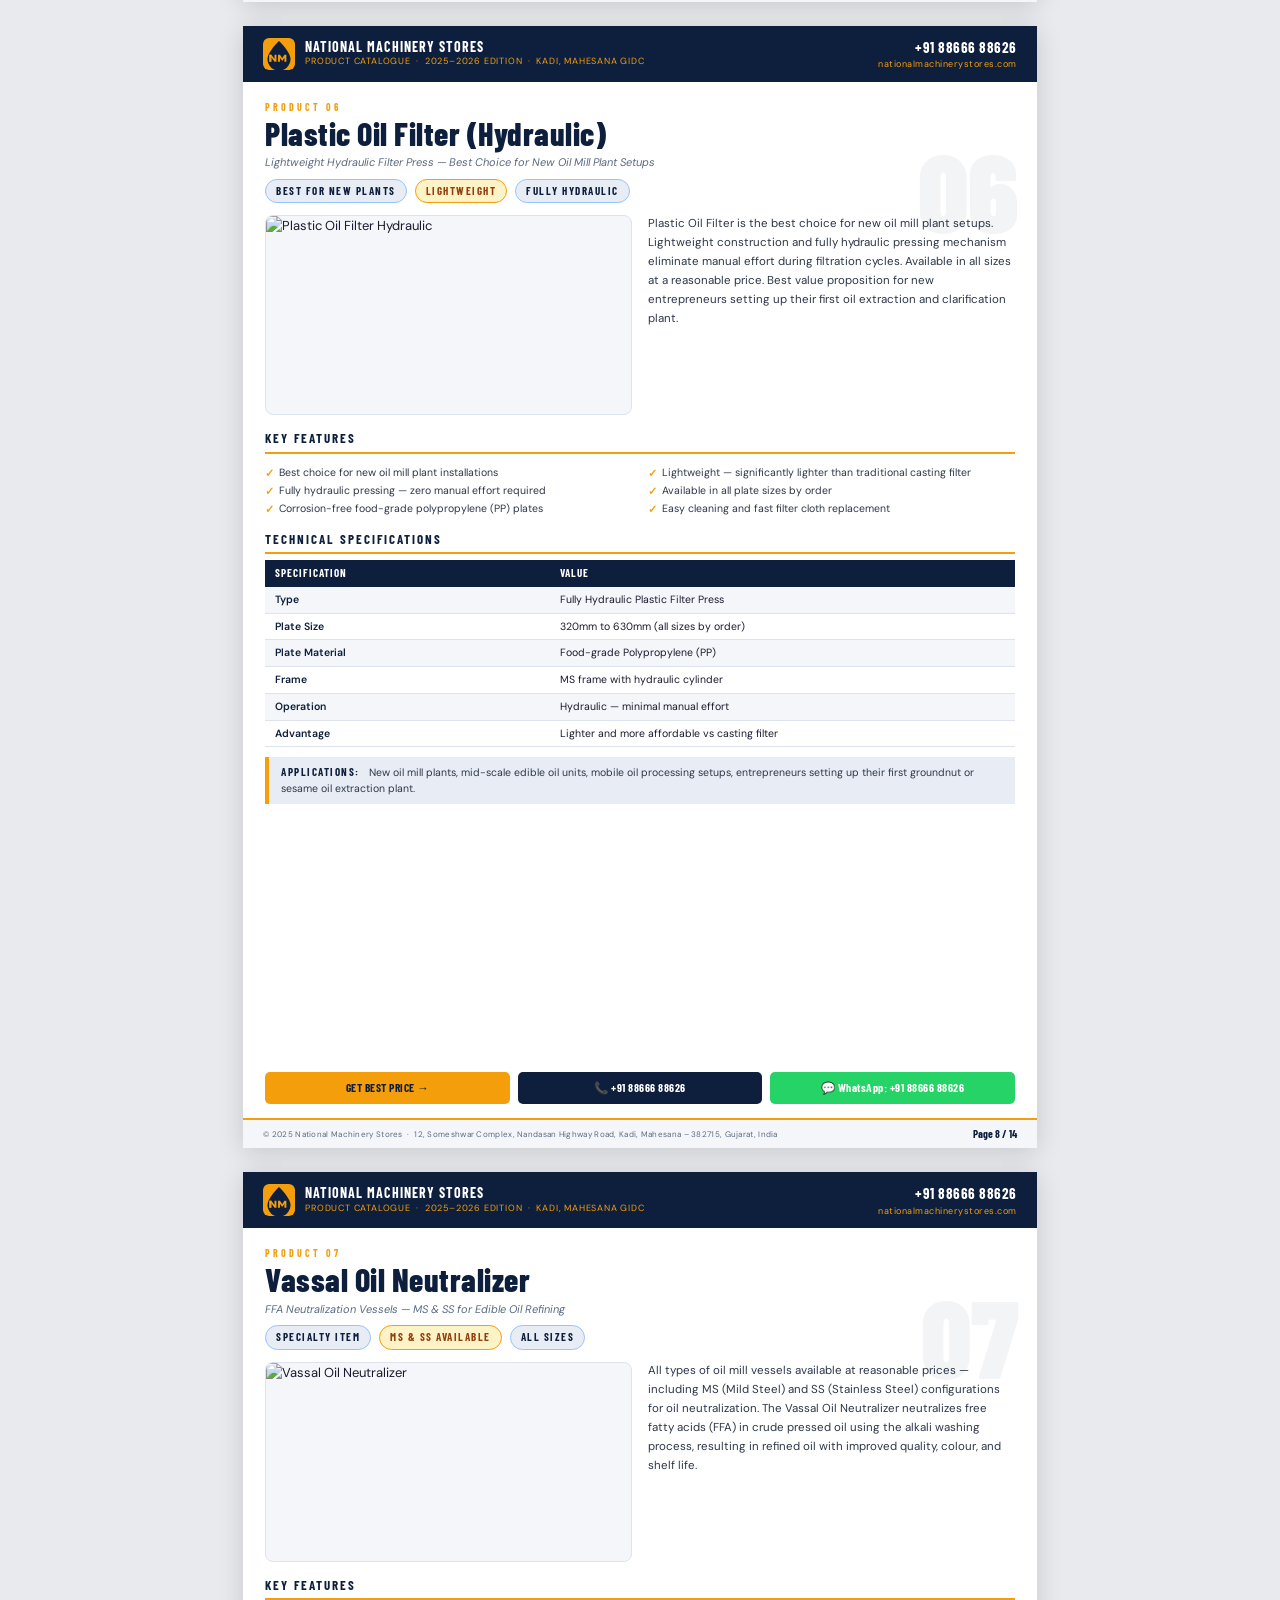
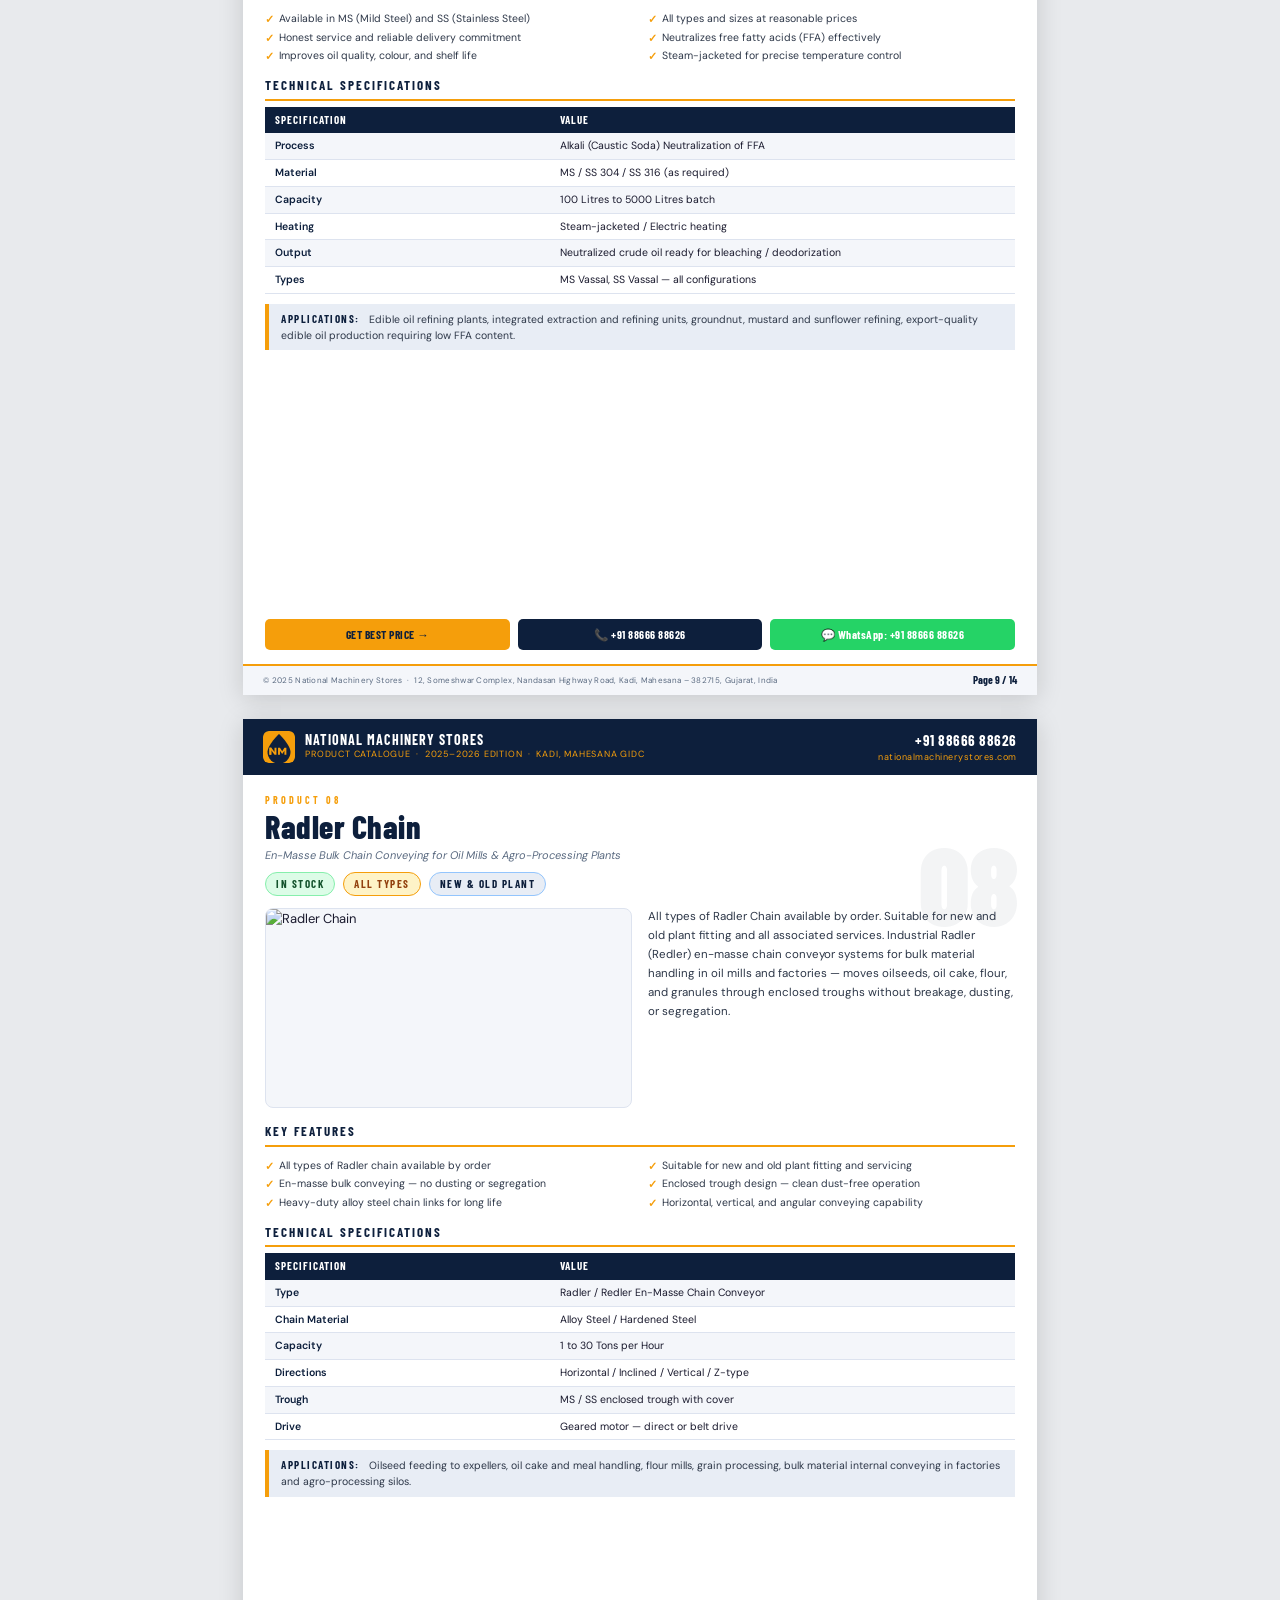
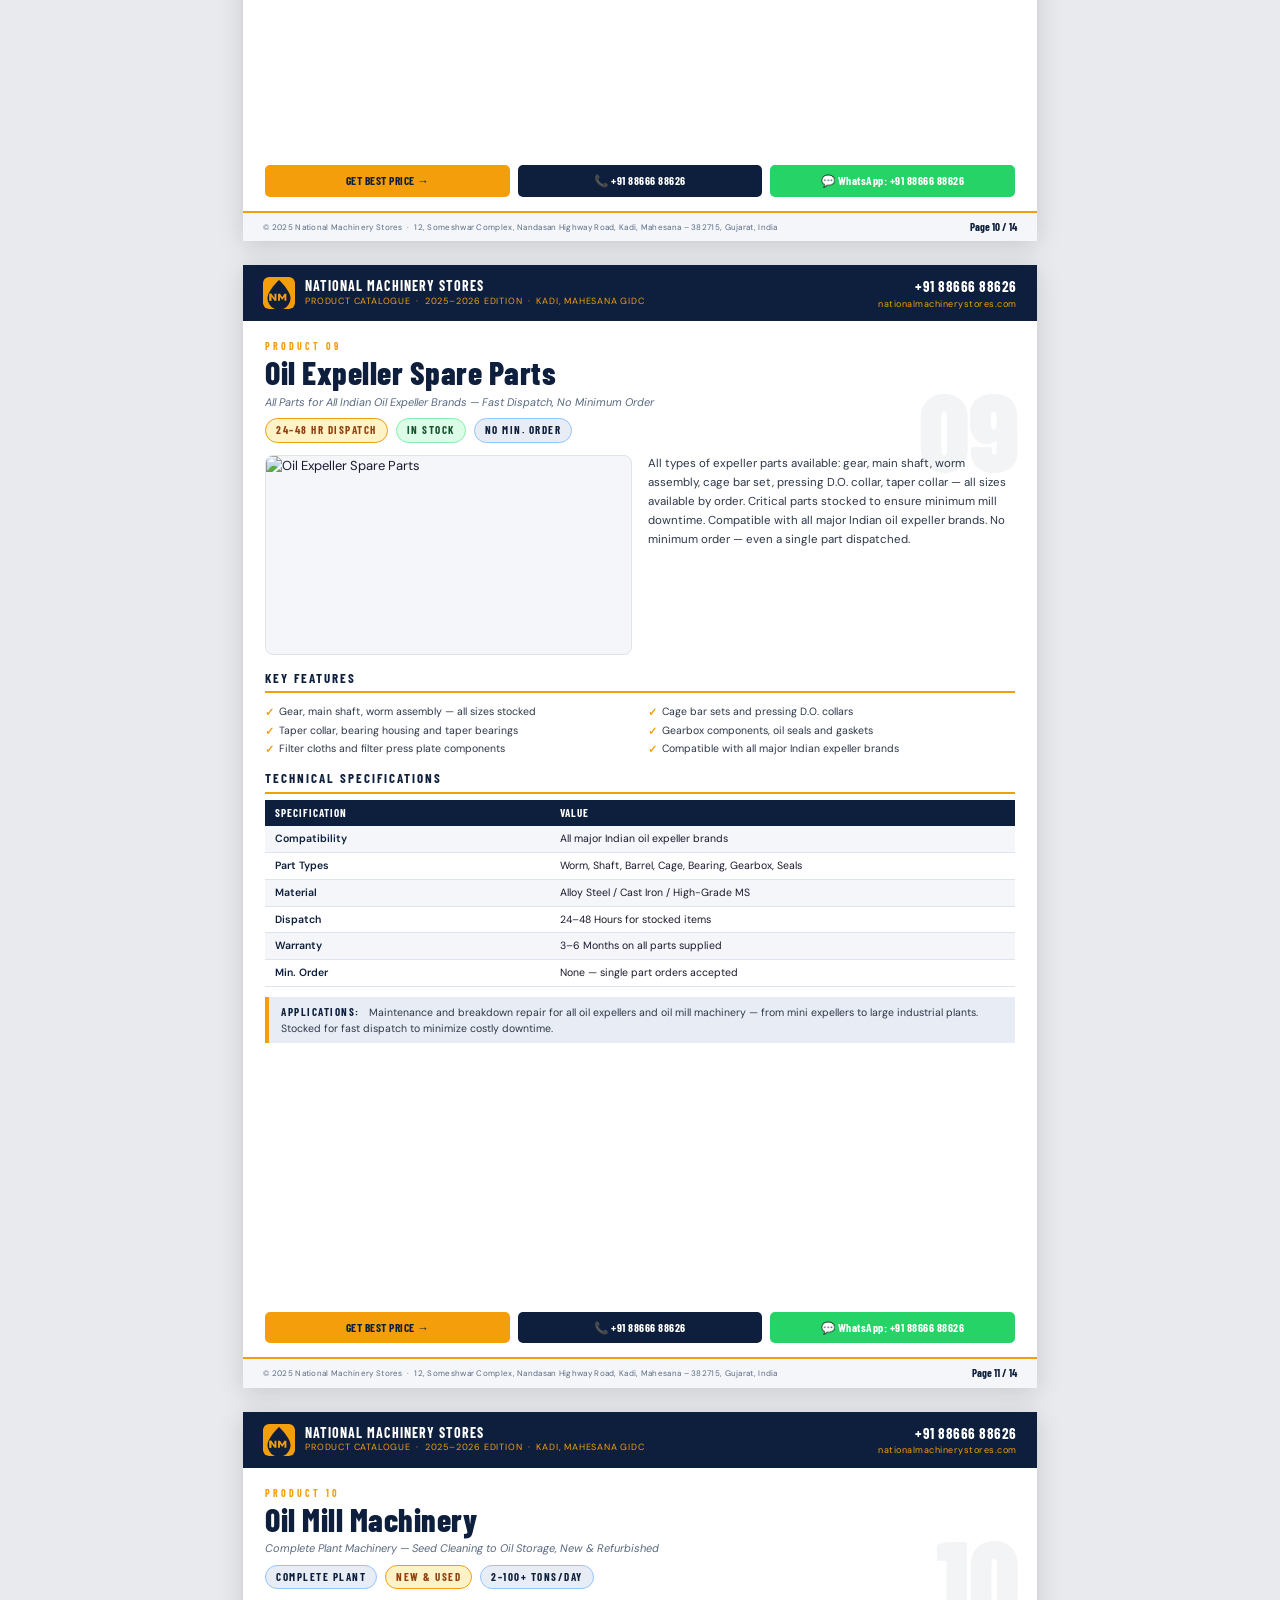
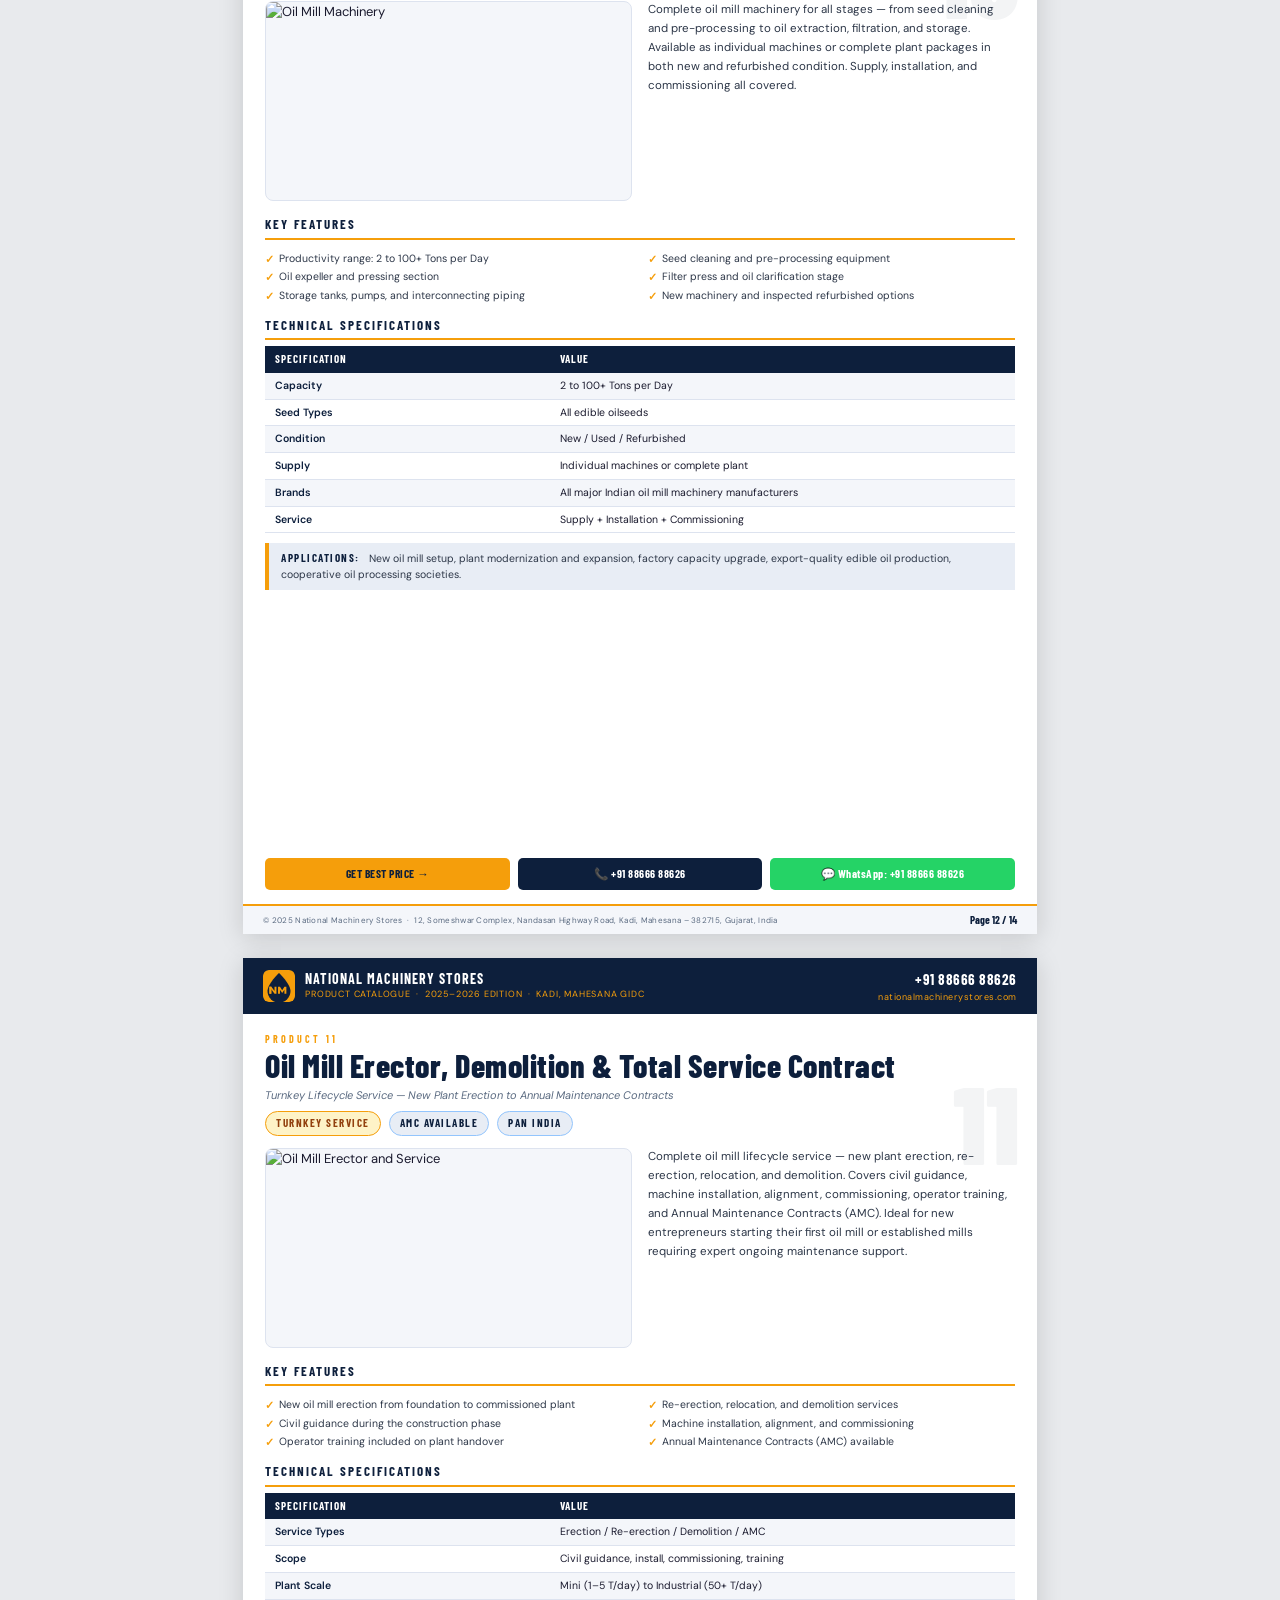
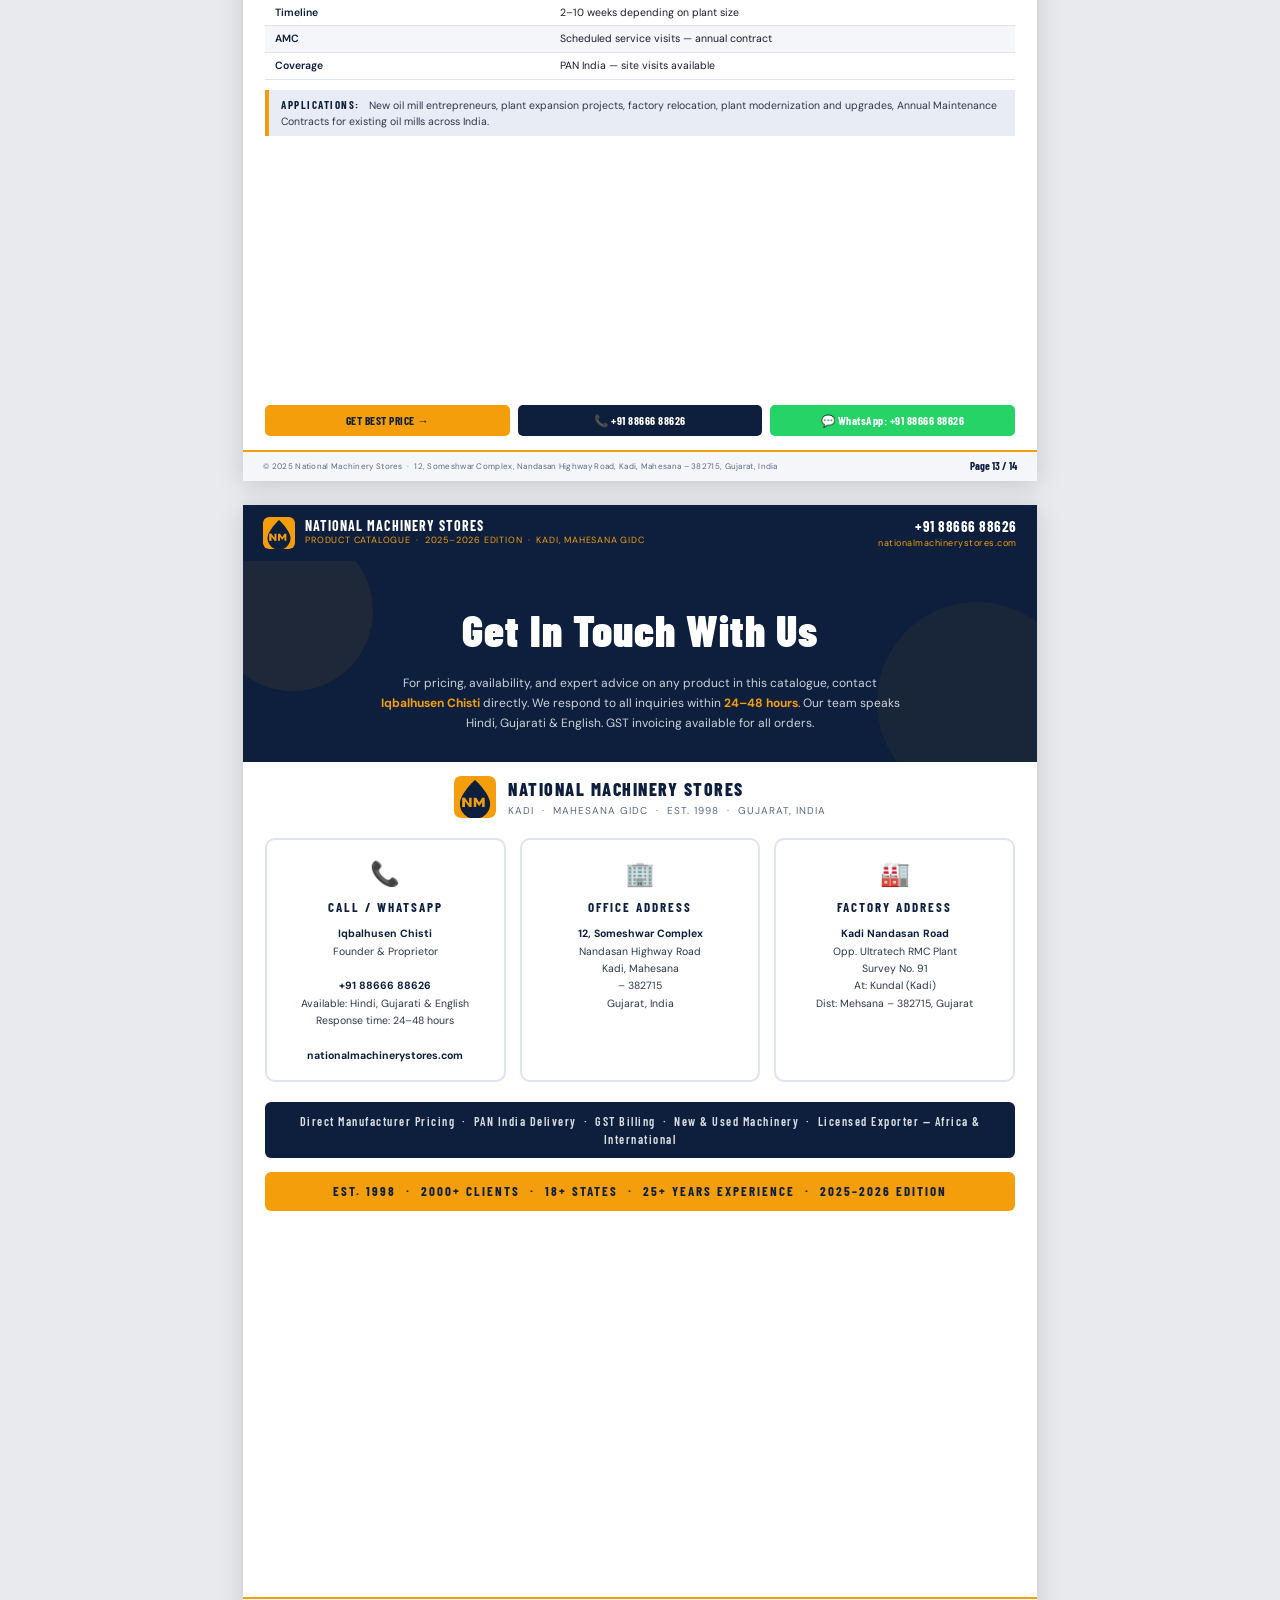
==== commit 54c6d09e: "Remove 'GIDC' after Mahesana everywhere (29 instances across both files) Co-Authored-By: Claude Sonn" ====
--- a/catalogue.html
+++ b/catalogue.html
@@ -963,7 +963,7 @@
     </div>
     <div class="cc-item" style="max-width:200px;">
       <span class="cc-label">Office</span>
-      <span class="cc-sub" style="color:rgba(255,255,255,0.7);font-size:9px;">12, Someshwar Complex, Nandasan Highway Road, Kadi, Mahesana GIDC – 382715, Gujarat</span>
+      <span class="cc-sub" style="color:rgba(255,255,255,0.7);font-size:9px;">12, Someshwar Complex, Nandasan Highway Road, Kadi, Mahesana – 382715, Gujarat</span>
     </div>
     <div class="cc-item">
       <span class="cc-label">Website</span>
@@ -1004,7 +1004,7 @@
     <hr class="amber-rule" />
 
     <div class="intro-text">
-      National Machinery Stores, Kadi, Mahesana GIDC, is a Manufacturer, Exporter, Supplier, Service Provider, and Retailer of oil mill machinery and industrial equipment. Founded by Iqbalhusen Chisti, the company has served <strong>2000+ clients across 18+ states</strong> with quality machinery, genuine spare parts, and complete plant services. This catalogue covers our full range of <strong>11 product categories</strong> — all available new or refurbished. PAN India Delivery. GST billing available. Our team speaks <strong>Hindi, Gujarati &amp; English.</strong>
+      National Machinery Stores, Kadi, Mahesana, is a Manufacturer, Exporter, Supplier, Service Provider, and Retailer of oil mill machinery and industrial equipment. Founded by Iqbalhusen Chisti, the company has served <strong>2000+ clients across 18+ states</strong> with quality machinery, genuine spare parts, and complete plant services. This catalogue covers our full range of <strong>11 product categories</strong> — all available new or refurbished. PAN India Delivery. GST billing available. Our team speaks <strong>Hindi, Gujarati &amp; English.</strong>
     </div>
 
     <table class="overview-table">
@@ -1037,7 +1037,7 @@
       </div>
       <div class="contact-card">
         <div class="cc-head">Office Address</div>
-        <p>12, Someshwar Complex<br />Nandasan Highway Road<br />Kadi, Mahesana GIDC<br />– 382715, Gujarat, India</p>
+        <p>12, Someshwar Complex<br />Nandasan Highway Road<br />Kadi, Mahesana<br />– 382715, Gujarat, India</p>
       </div>
       <div class="contact-card">
         <div class="cc-head">Factory Address</div>
@@ -1047,7 +1047,7 @@
   </div>
 
   <div class="page-footer">
-    <span class="ft-text">© 2025 National Machinery Stores &nbsp;·&nbsp; 12, Someshwar Complex, Nandasan Highway Road, Kadi, Mahesana GIDC – 382715, Gujarat, India</span>
+    <span class="ft-text">© 2025 National Machinery Stores &nbsp;·&nbsp; 12, Someshwar Complex, Nandasan Highway Road, Kadi, Mahesana – 382715, Gujarat, India</span>
     <span class="ft-page">Page 2 / 14</span>
   </div>
 </div><!-- /PAGE 2 -->
@@ -1127,7 +1127,7 @@
   </div>
 
   <div class="page-footer">
-    <span class="ft-text">© 2025 National Machinery Stores &nbsp;·&nbsp; 12, Someshwar Complex, Nandasan Highway Road, Kadi, Mahesana GIDC – 382715, Gujarat, India</span>
+    <span class="ft-text">© 2025 National Machinery Stores &nbsp;·&nbsp; 12, Someshwar Complex, Nandasan Highway Road, Kadi, Mahesana – 382715, Gujarat, India</span>
     <span class="ft-page">Page 3 / 14</span>
   </div>
 </div><!-- /PAGE 3 -->
@@ -1207,7 +1207,7 @@
   </div>
 
   <div class="page-footer">
-    <span class="ft-text">© 2025 National Machinery Stores &nbsp;·&nbsp; 12, Someshwar Complex, Nandasan Highway Road, Kadi, Mahesana GIDC – 382715, Gujarat, India</span>
+    <span class="ft-text">© 2025 National Machinery Stores &nbsp;·&nbsp; 12, Someshwar Complex, Nandasan Highway Road, Kadi, Mahesana – 382715, Gujarat, India</span>
     <span class="ft-page">Page 4 / 14</span>
   </div>
 </div><!-- /PAGE 4 -->
@@ -1286,7 +1286,7 @@
   </div>
 
   <div class="page-footer">
-    <span class="ft-text">© 2025 National Machinery Stores &nbsp;·&nbsp; 12, Someshwar Complex, Nandasan Highway Road, Kadi, Mahesana GIDC – 382715, Gujarat, India</span>
+    <span class="ft-text">© 2025 National Machinery Stores &nbsp;·&nbsp; 12, Someshwar Complex, Nandasan Highway Road, Kadi, Mahesana – 382715, Gujarat, India</span>
     <span class="ft-page">Page 5 / 14</span>
   </div>
 </div><!-- /PAGE 5 -->
@@ -1365,7 +1365,7 @@
   </div>
 
   <div class="page-footer">
-    <span class="ft-text">© 2025 National Machinery Stores &nbsp;·&nbsp; 12, Someshwar Complex, Nandasan Highway Road, Kadi, Mahesana GIDC – 382715, Gujarat, India</span>
+    <span class="ft-text">© 2025 National Machinery Stores &nbsp;·&nbsp; 12, Someshwar Complex, Nandasan Highway Road, Kadi, Mahesana – 382715, Gujarat, India</span>
     <span class="ft-page">Page 6 / 14</span>
   </div>
 </div><!-- /PAGE 6 -->
@@ -1444,7 +1444,7 @@
   </div>
 
   <div class="page-footer">
-    <span class="ft-text">© 2025 National Machinery Stores &nbsp;·&nbsp; 12, Someshwar Complex, Nandasan Highway Road, Kadi, Mahesana GIDC – 382715, Gujarat, India</span>
+    <span class="ft-text">© 2025 National Machinery Stores &nbsp;·&nbsp; 12, Someshwar Complex, Nandasan Highway Road, Kadi, Mahesana – 382715, Gujarat, India</span>
     <span class="ft-page">Page 7 / 14</span>
   </div>
 </div><!-- /PAGE 7 -->
@@ -1523,7 +1523,7 @@
   </div>
 
   <div class="page-footer">
-    <span class="ft-text">© 2025 National Machinery Stores &nbsp;·&nbsp; 12, Someshwar Complex, Nandasan Highway Road, Kadi, Mahesana GIDC – 382715, Gujarat, India</span>
+    <span class="ft-text">© 2025 National Machinery Stores &nbsp;·&nbsp; 12, Someshwar Complex, Nandasan Highway Road, Kadi, Mahesana – 382715, Gujarat, India</span>
     <span class="ft-page">Page 8 / 14</span>
   </div>
 </div><!-- /PAGE 8 -->
@@ -1602,7 +1602,7 @@
   </div>
 
   <div class="page-footer">
-    <span class="ft-text">© 2025 National Machinery Stores &nbsp;·&nbsp; 12, Someshwar Complex, Nandasan Highway Road, Kadi, Mahesana GIDC – 382715, Gujarat, India</span>
+    <span class="ft-text">© 2025 National Machinery Stores &nbsp;·&nbsp; 12, Someshwar Complex, Nandasan Highway Road, Kadi, Mahesana – 382715, Gujarat, India</span>
     <span class="ft-page">Page 9 / 14</span>
   </div>
 </div><!-- /PAGE 9 -->
@@ -1681,7 +1681,7 @@
   </div>
 
   <div class="page-footer">
-    <span class="ft-text">© 2025 National Machinery Stores &nbsp;·&nbsp; 12, Someshwar Complex, Nandasan Highway Road, Kadi, Mahesana GIDC – 382715, Gujarat, India</span>
+    <span class="ft-text">© 2025 National Machinery Stores &nbsp;·&nbsp; 12, Someshwar Complex, Nandasan Highway Road, Kadi, Mahesana – 382715, Gujarat, India</span>
     <span class="ft-page">Page 10 / 14</span>
   </div>
 </div><!-- /PAGE 10 -->
@@ -1760,7 +1760,7 @@
   </div>
 
   <div class="page-footer">
-    <span class="ft-text">© 2025 National Machinery Stores &nbsp;·&nbsp; 12, Someshwar Complex, Nandasan Highway Road, Kadi, Mahesana GIDC – 382715, Gujarat, India</span>
+    <span class="ft-text">© 2025 National Machinery Stores &nbsp;·&nbsp; 12, Someshwar Complex, Nandasan Highway Road, Kadi, Mahesana – 382715, Gujarat, India</span>
     <span class="ft-page">Page 11 / 14</span>
   </div>
 </div><!-- /PAGE 11 -->
@@ -1839,7 +1839,7 @@
   </div>
 
   <div class="page-footer">
-    <span class="ft-text">© 2025 National Machinery Stores &nbsp;·&nbsp; 12, Someshwar Complex, Nandasan Highway Road, Kadi, Mahesana GIDC – 382715, Gujarat, India</span>
+    <span class="ft-text">© 2025 National Machinery Stores &nbsp;·&nbsp; 12, Someshwar Complex, Nandasan Highway Road, Kadi, Mahesana – 382715, Gujarat, India</span>
     <span class="ft-page">Page 12 / 14</span>
   </div>
 </div><!-- /PAGE 12 -->
@@ -1918,7 +1918,7 @@
   </div>
 
   <div class="page-footer">
-    <span class="ft-text">© 2025 National Machinery Stores &nbsp;·&nbsp; 12, Someshwar Complex, Nandasan Highway Road, Kadi, Mahesana GIDC – 382715, Gujarat, India</span>
+    <span class="ft-text">© 2025 National Machinery Stores &nbsp;·&nbsp; 12, Someshwar Complex, Nandasan Highway Road, Kadi, Mahesana – 382715, Gujarat, India</span>
     <span class="ft-page">Page 13 / 14</span>
   </div>
 </div><!-- /PAGE 13 -->
@@ -1978,7 +1978,7 @@
       <p>
         <strong>12, Someshwar Complex</strong><br />
         Nandasan Highway Road<br />
-        Kadi, Mahesana GIDC<br />
+        Kadi, Mahesana<br />
         – 382715<br />
         Gujarat, India
       </p>
@@ -2007,7 +2007,7 @@
   </div>
 
   <div class="page-footer">
-    <span class="ft-text">© 2025 National Machinery Stores &nbsp;·&nbsp; 12, Someshwar Complex, Nandasan Highway Road, Kadi, Mahesana GIDC – 382715, Gujarat, India</span>
+    <span class="ft-text">© 2025 National Machinery Stores &nbsp;·&nbsp; 12, Someshwar Complex, Nandasan Highway Road, Kadi, Mahesana – 382715, Gujarat, India</span>
     <span class="ft-page">Page 14 / 14</span>
   </div>
 </div><!-- /PAGE 14 -->
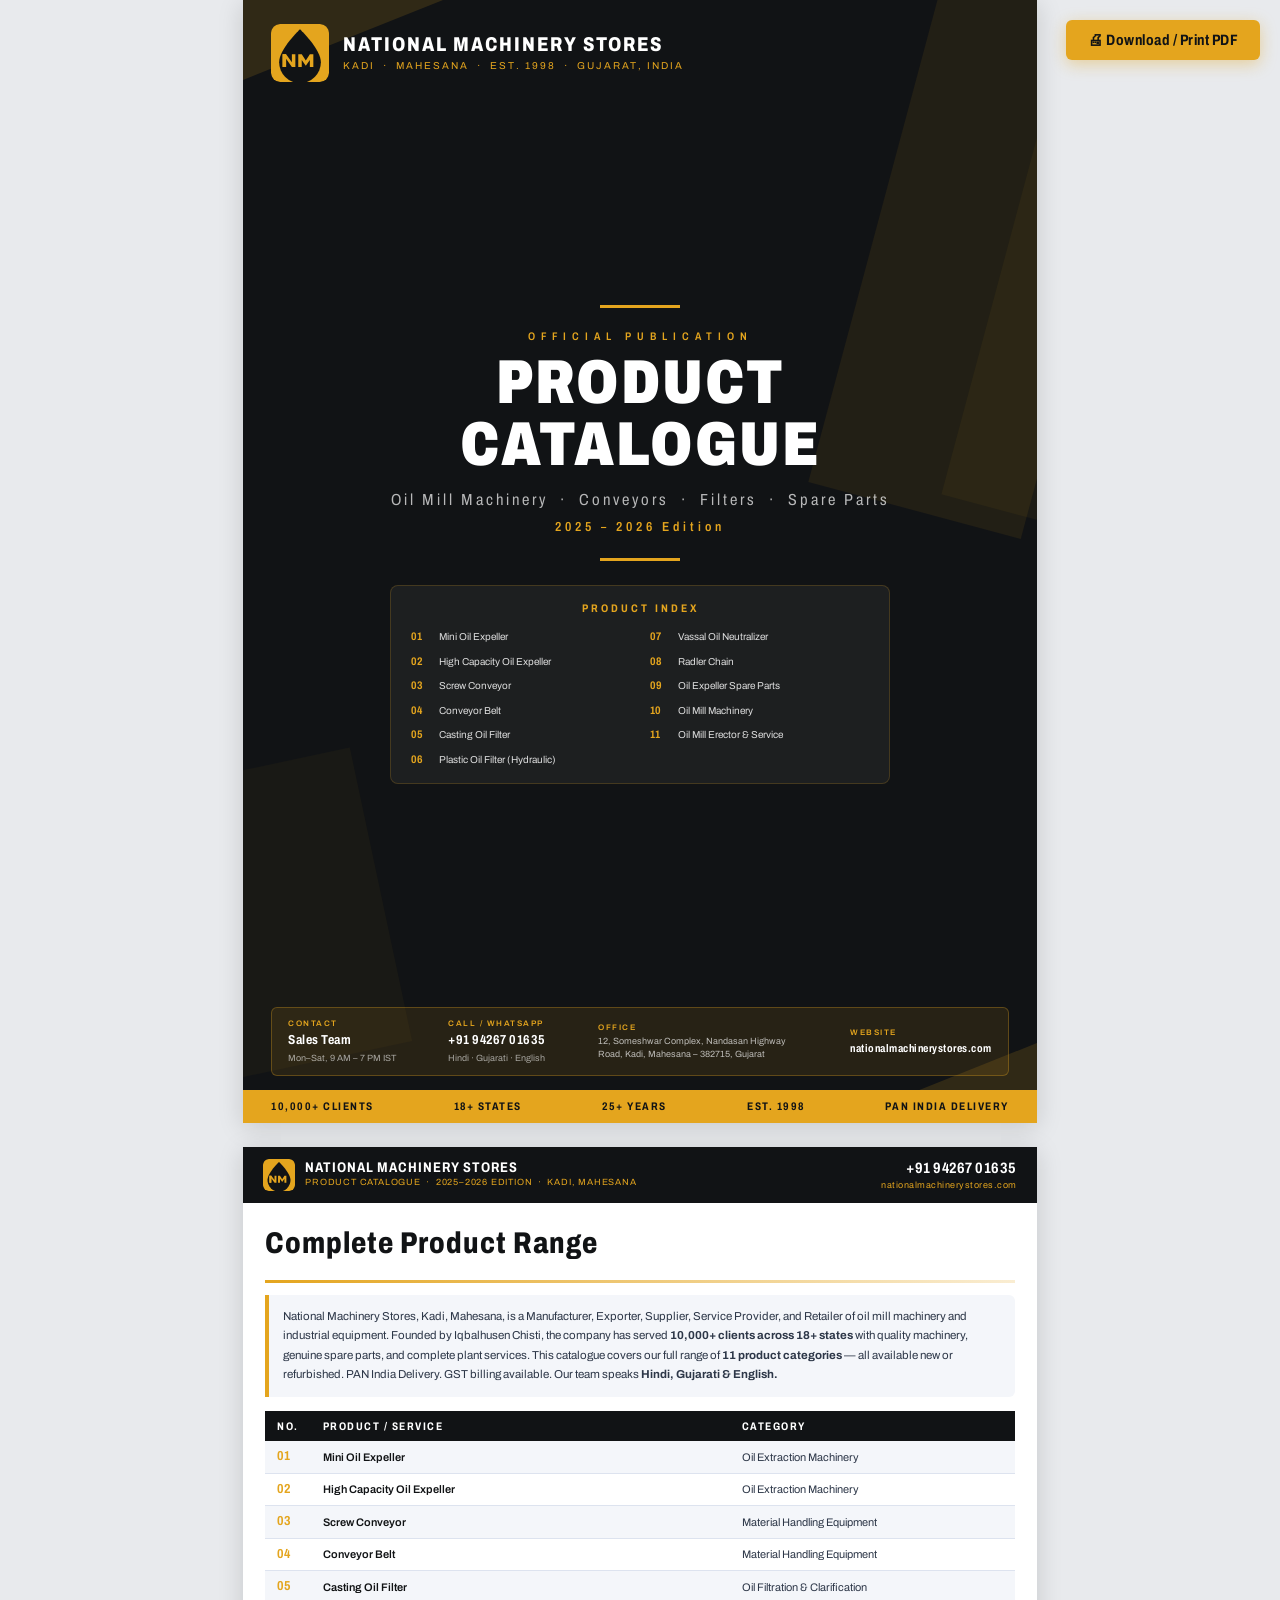
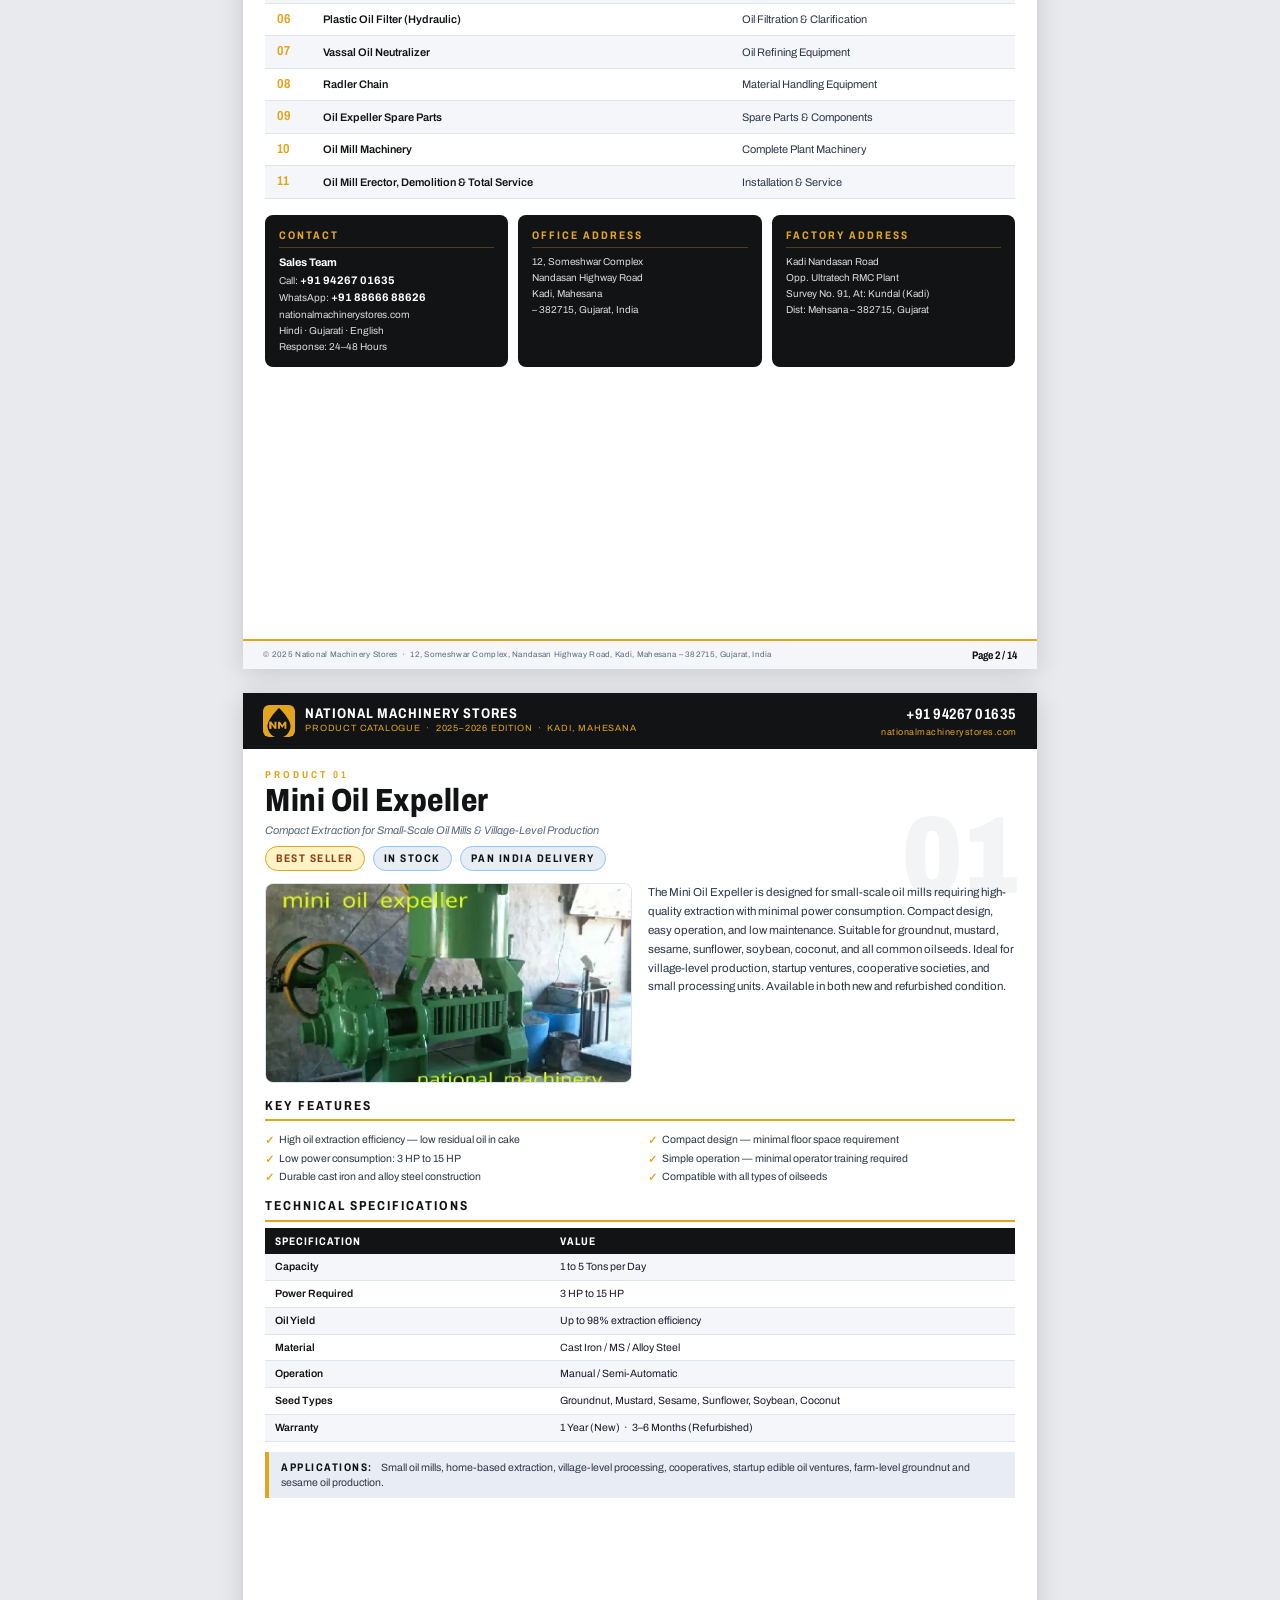
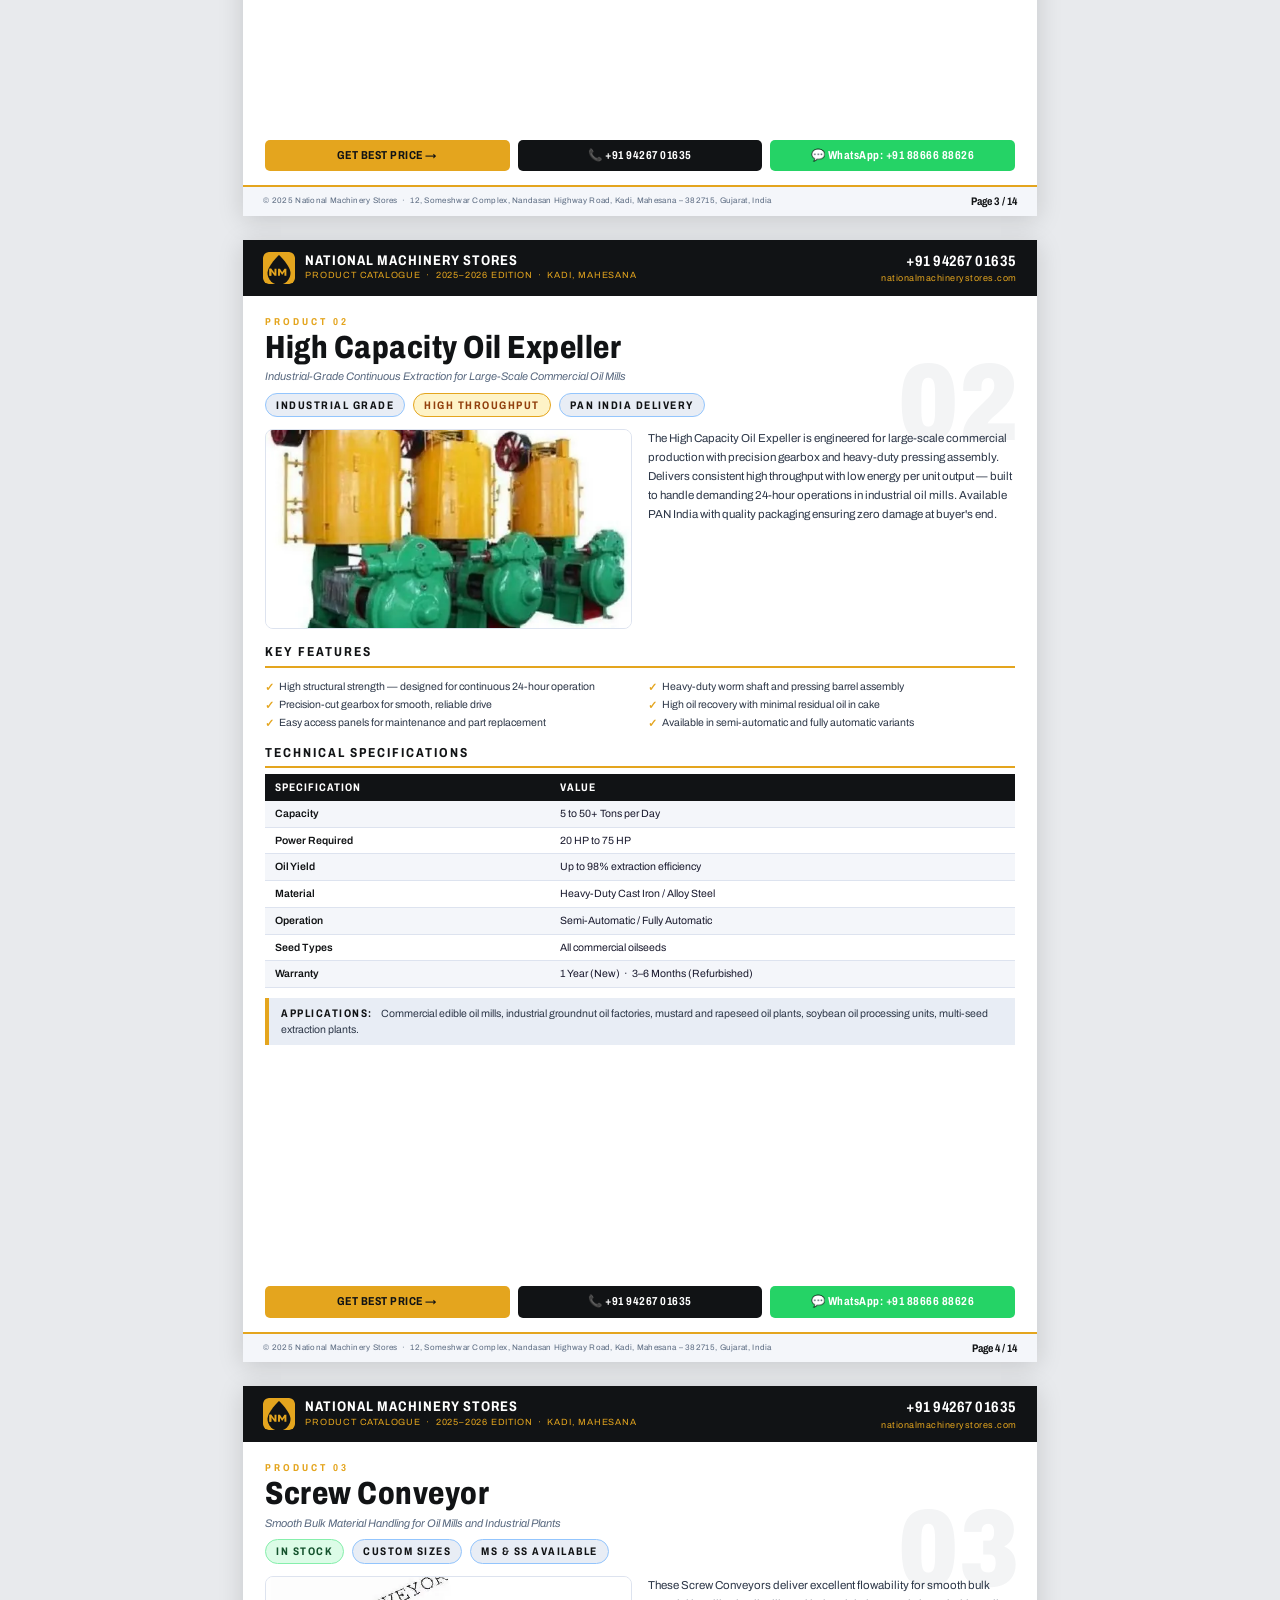
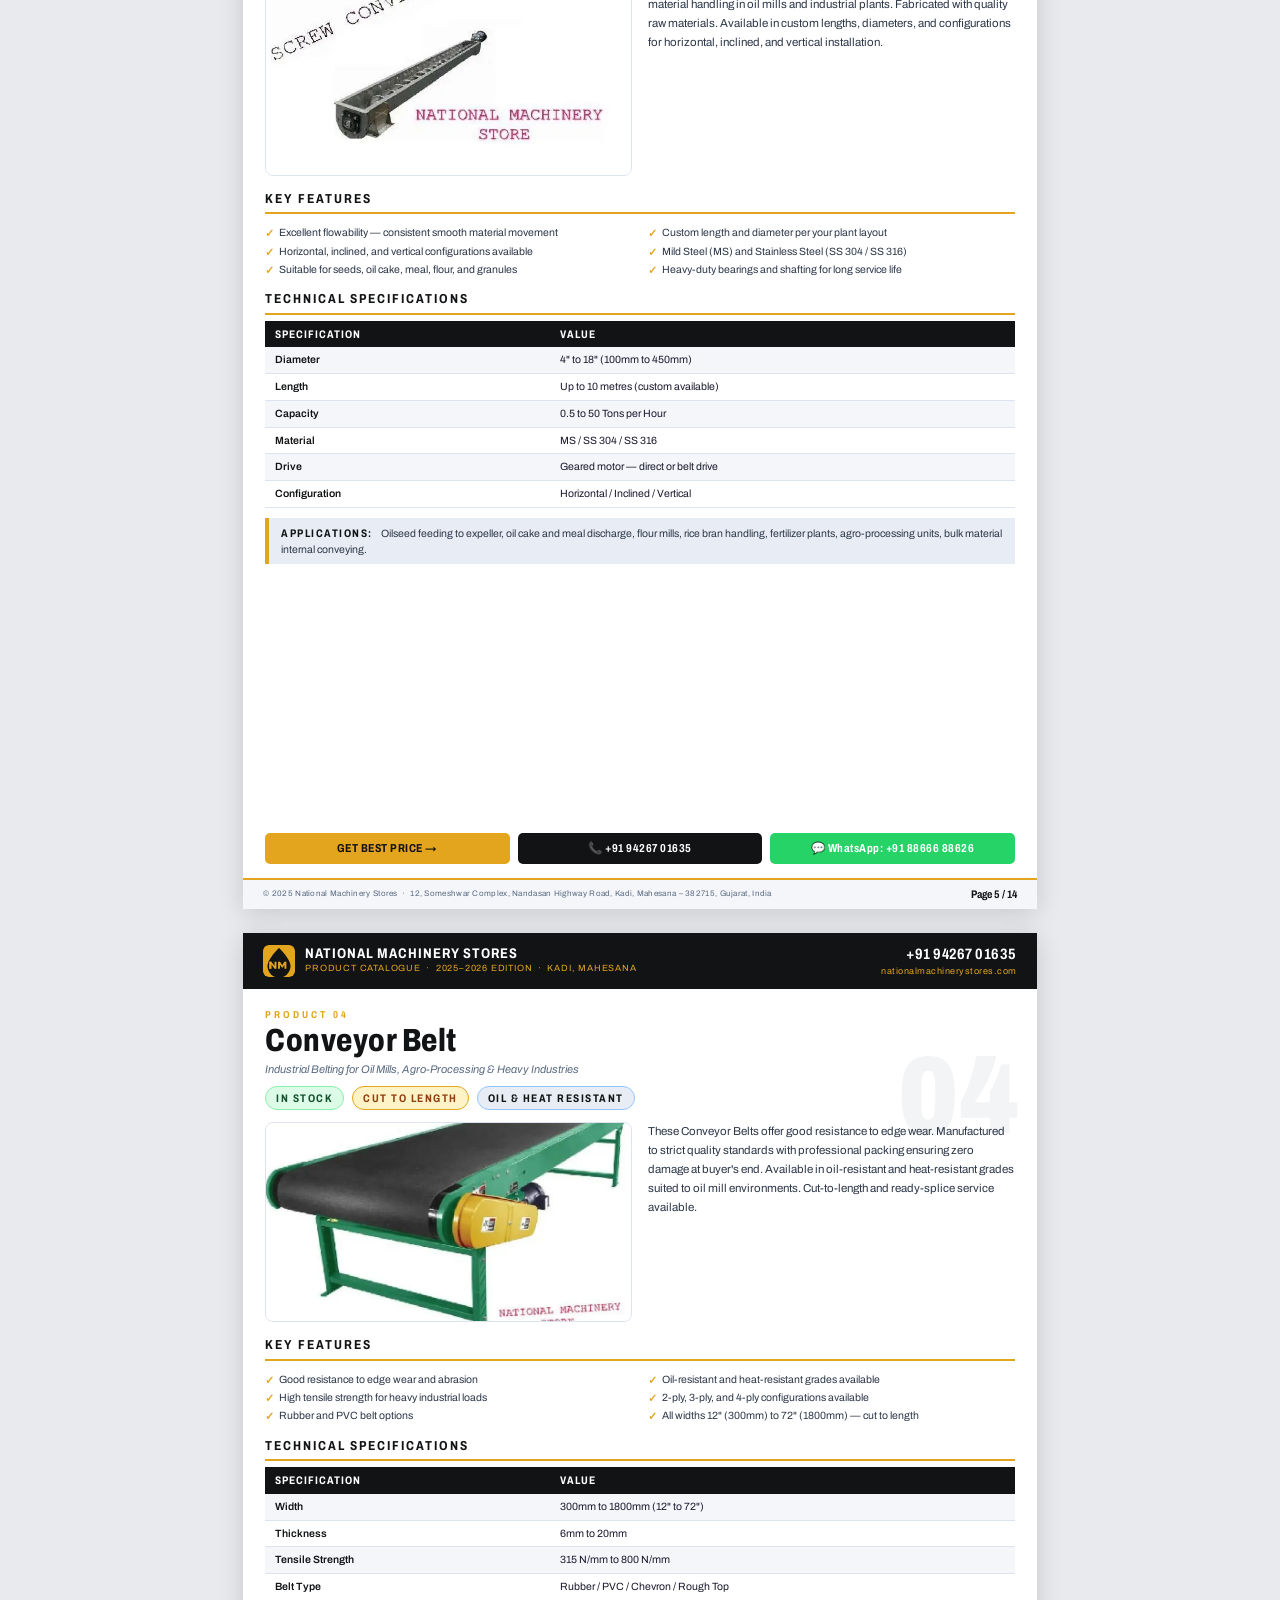
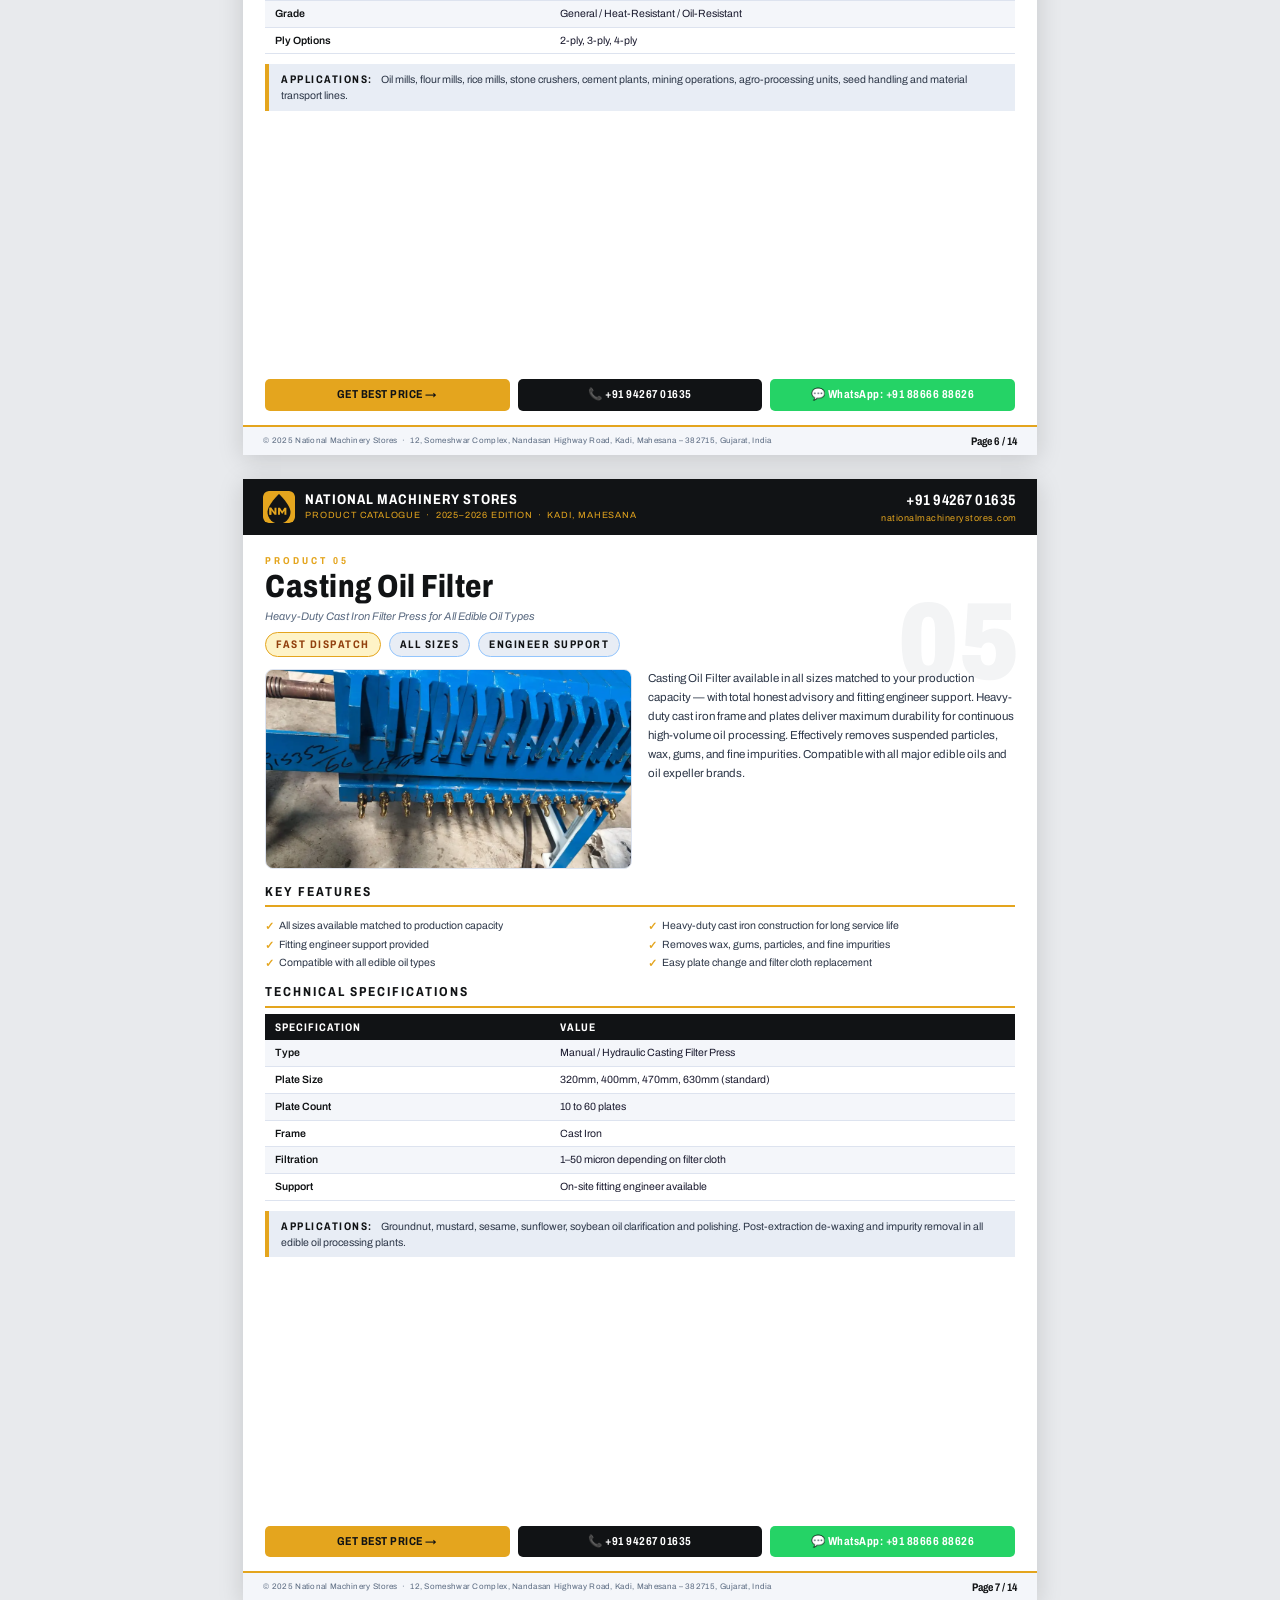
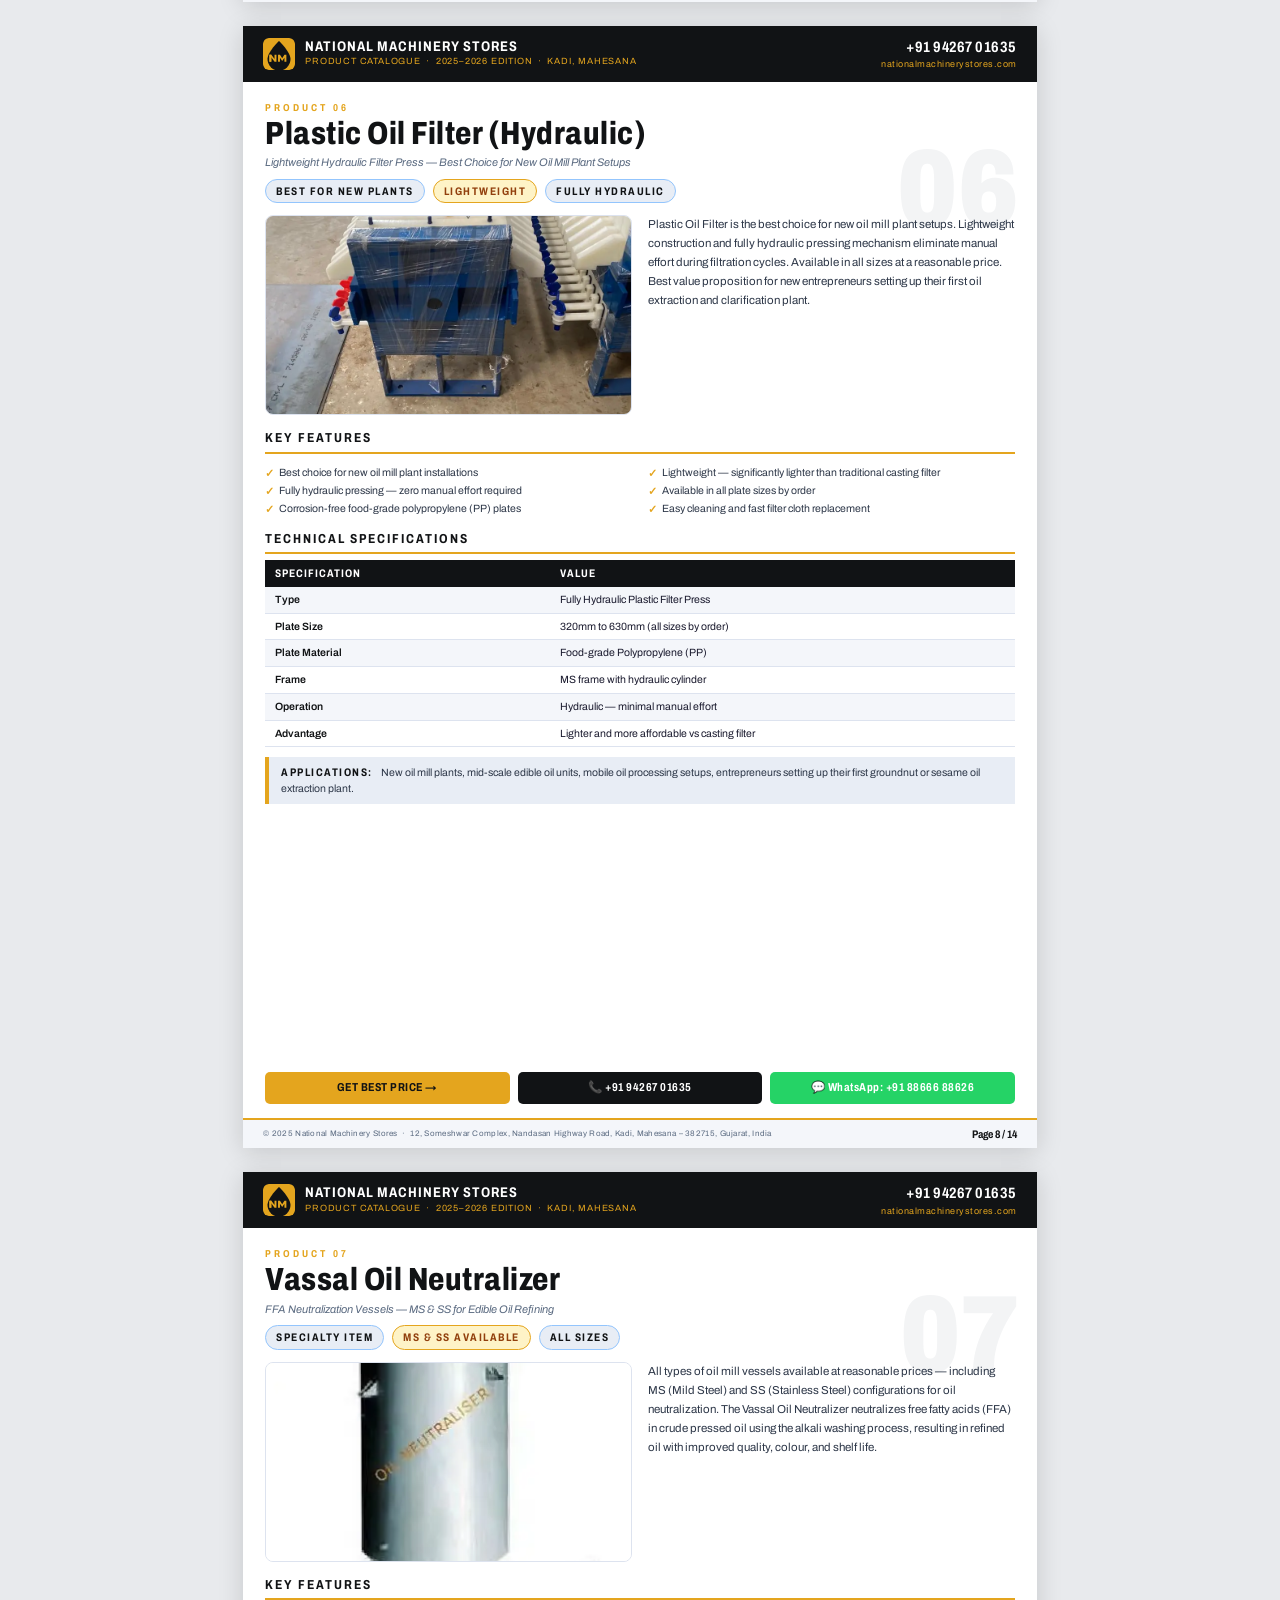
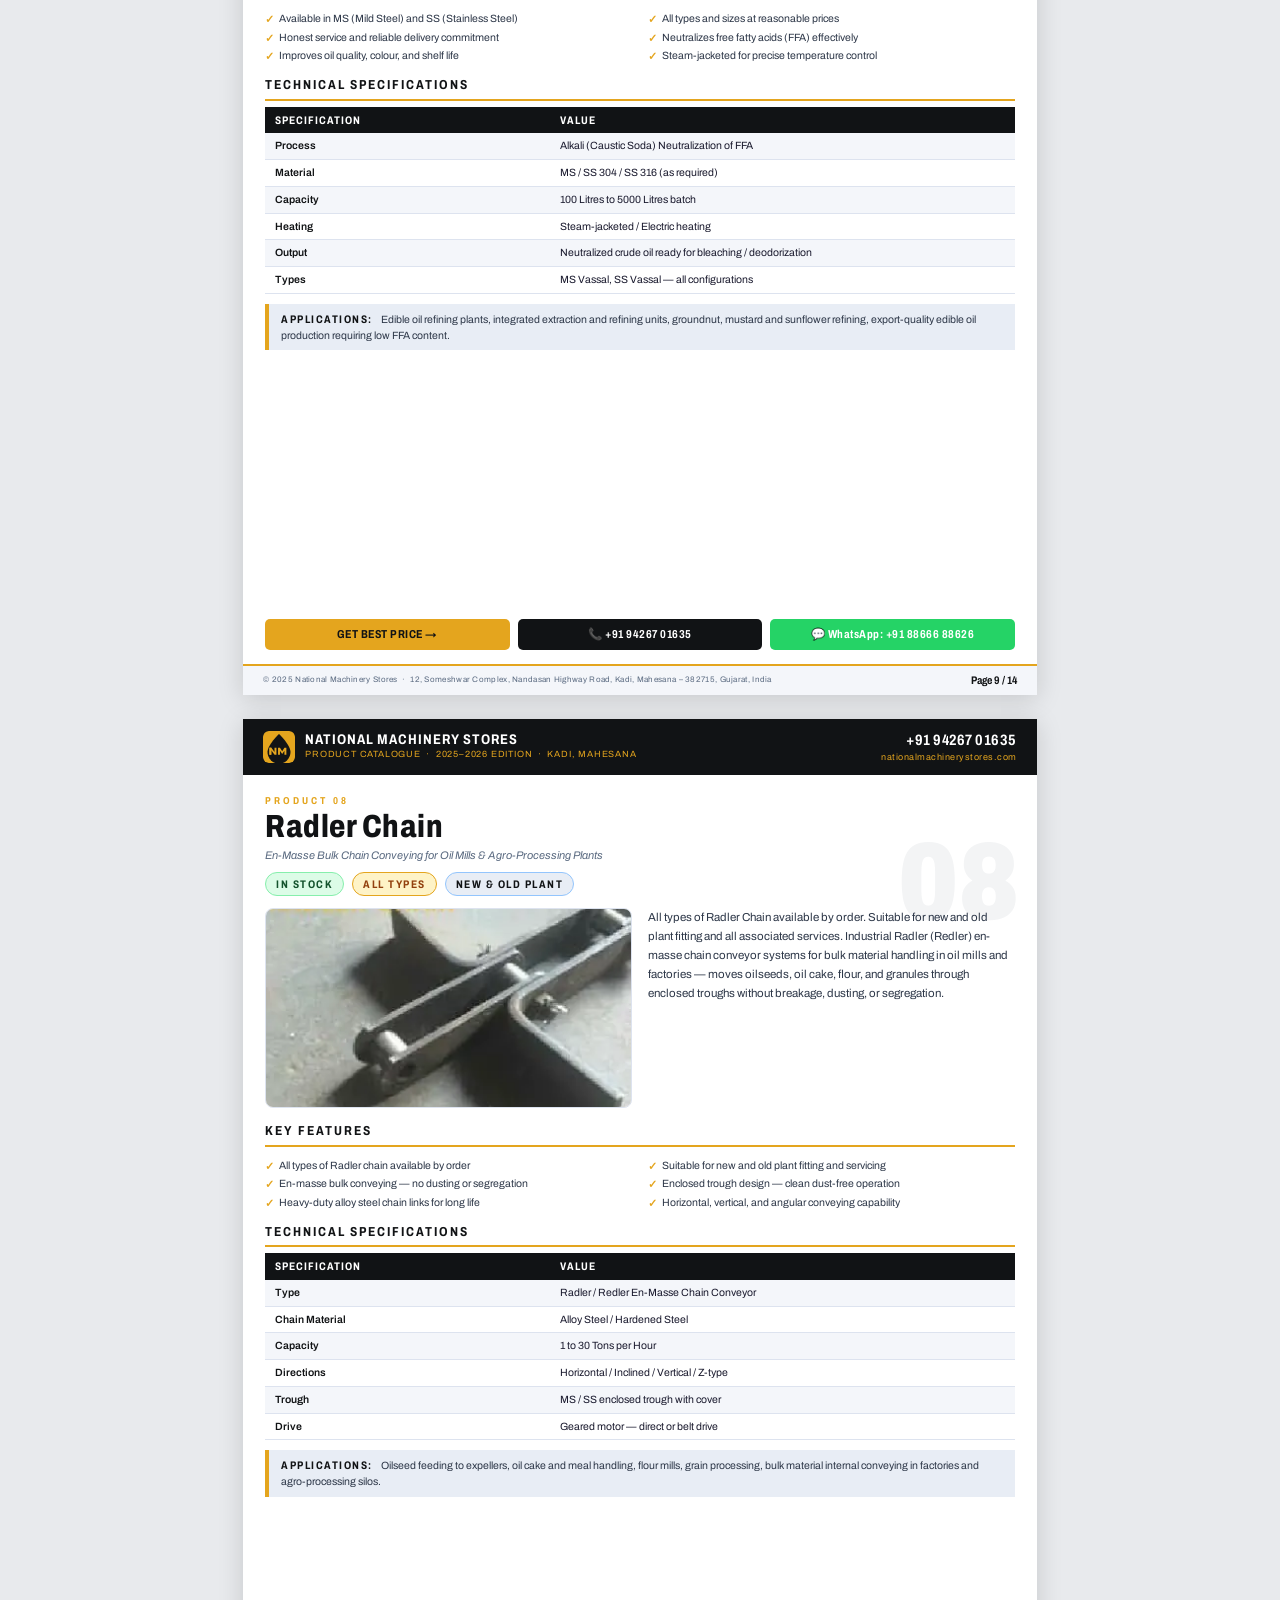
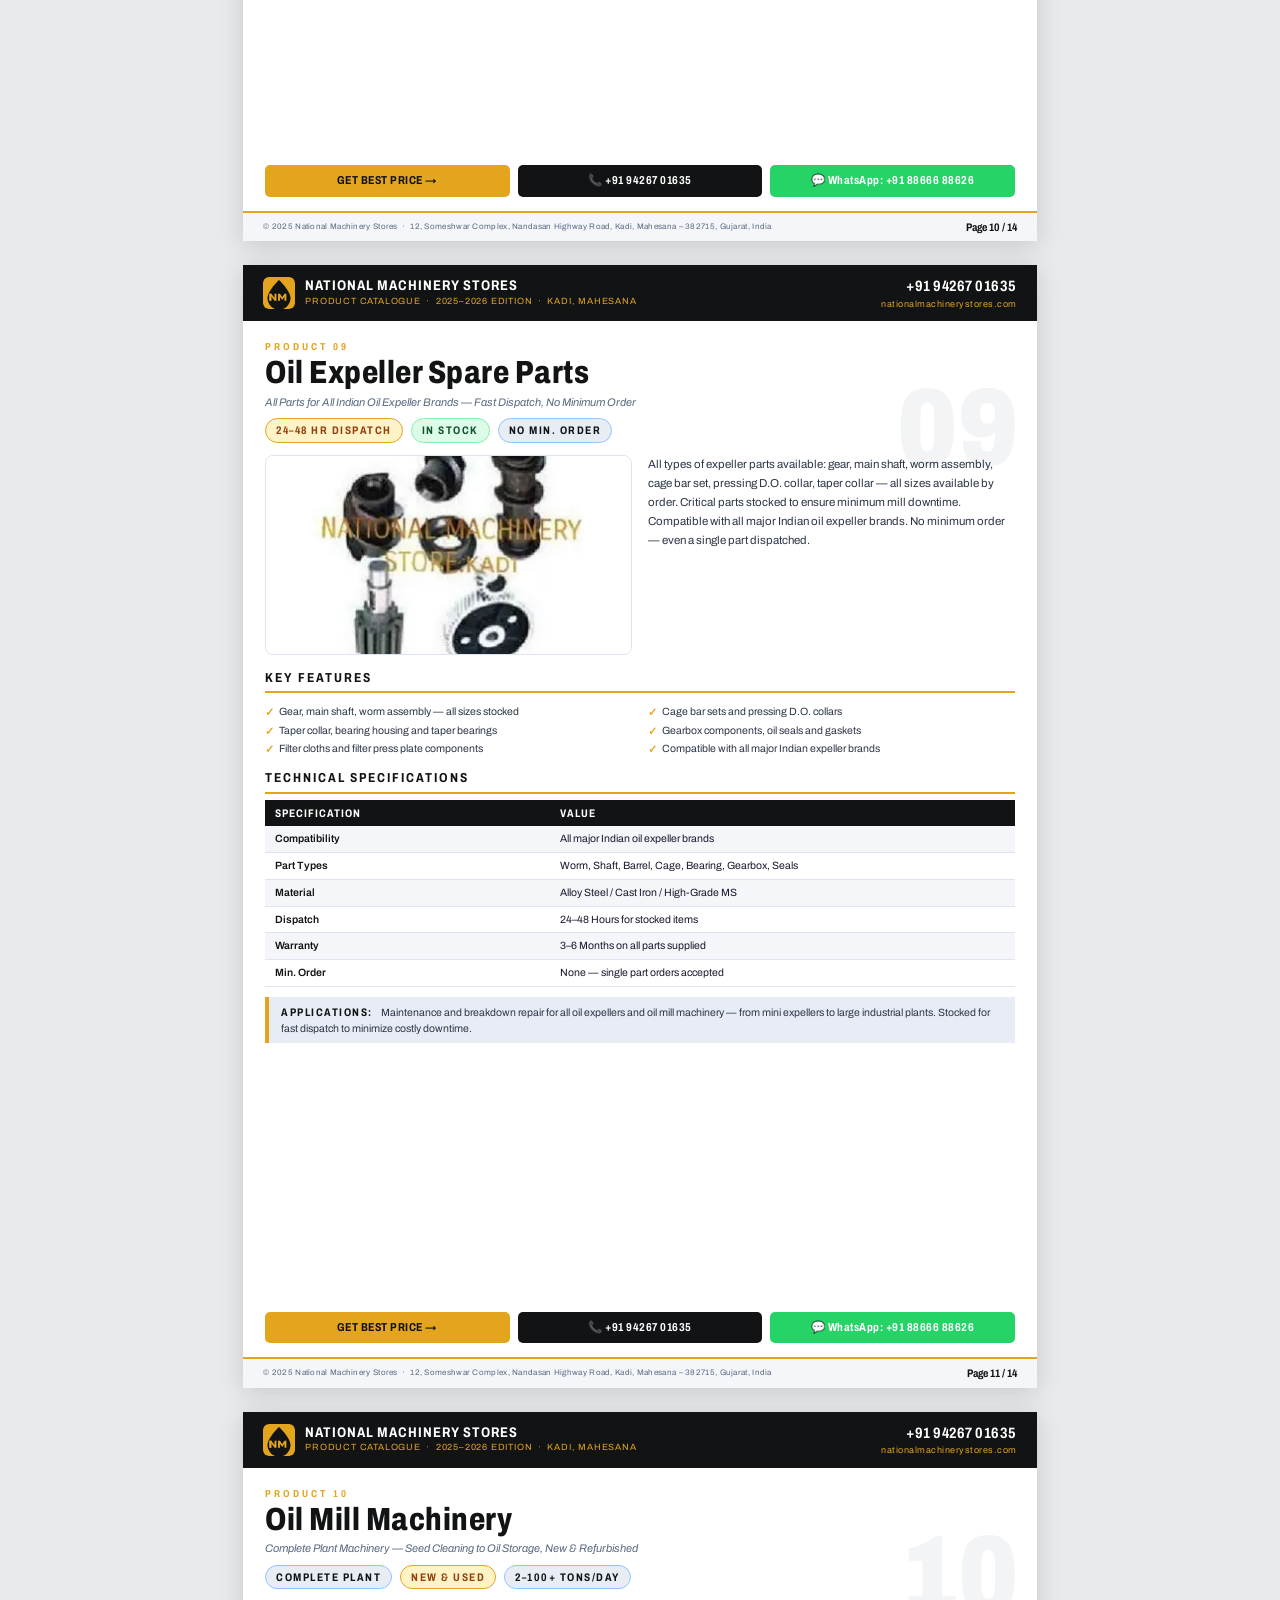
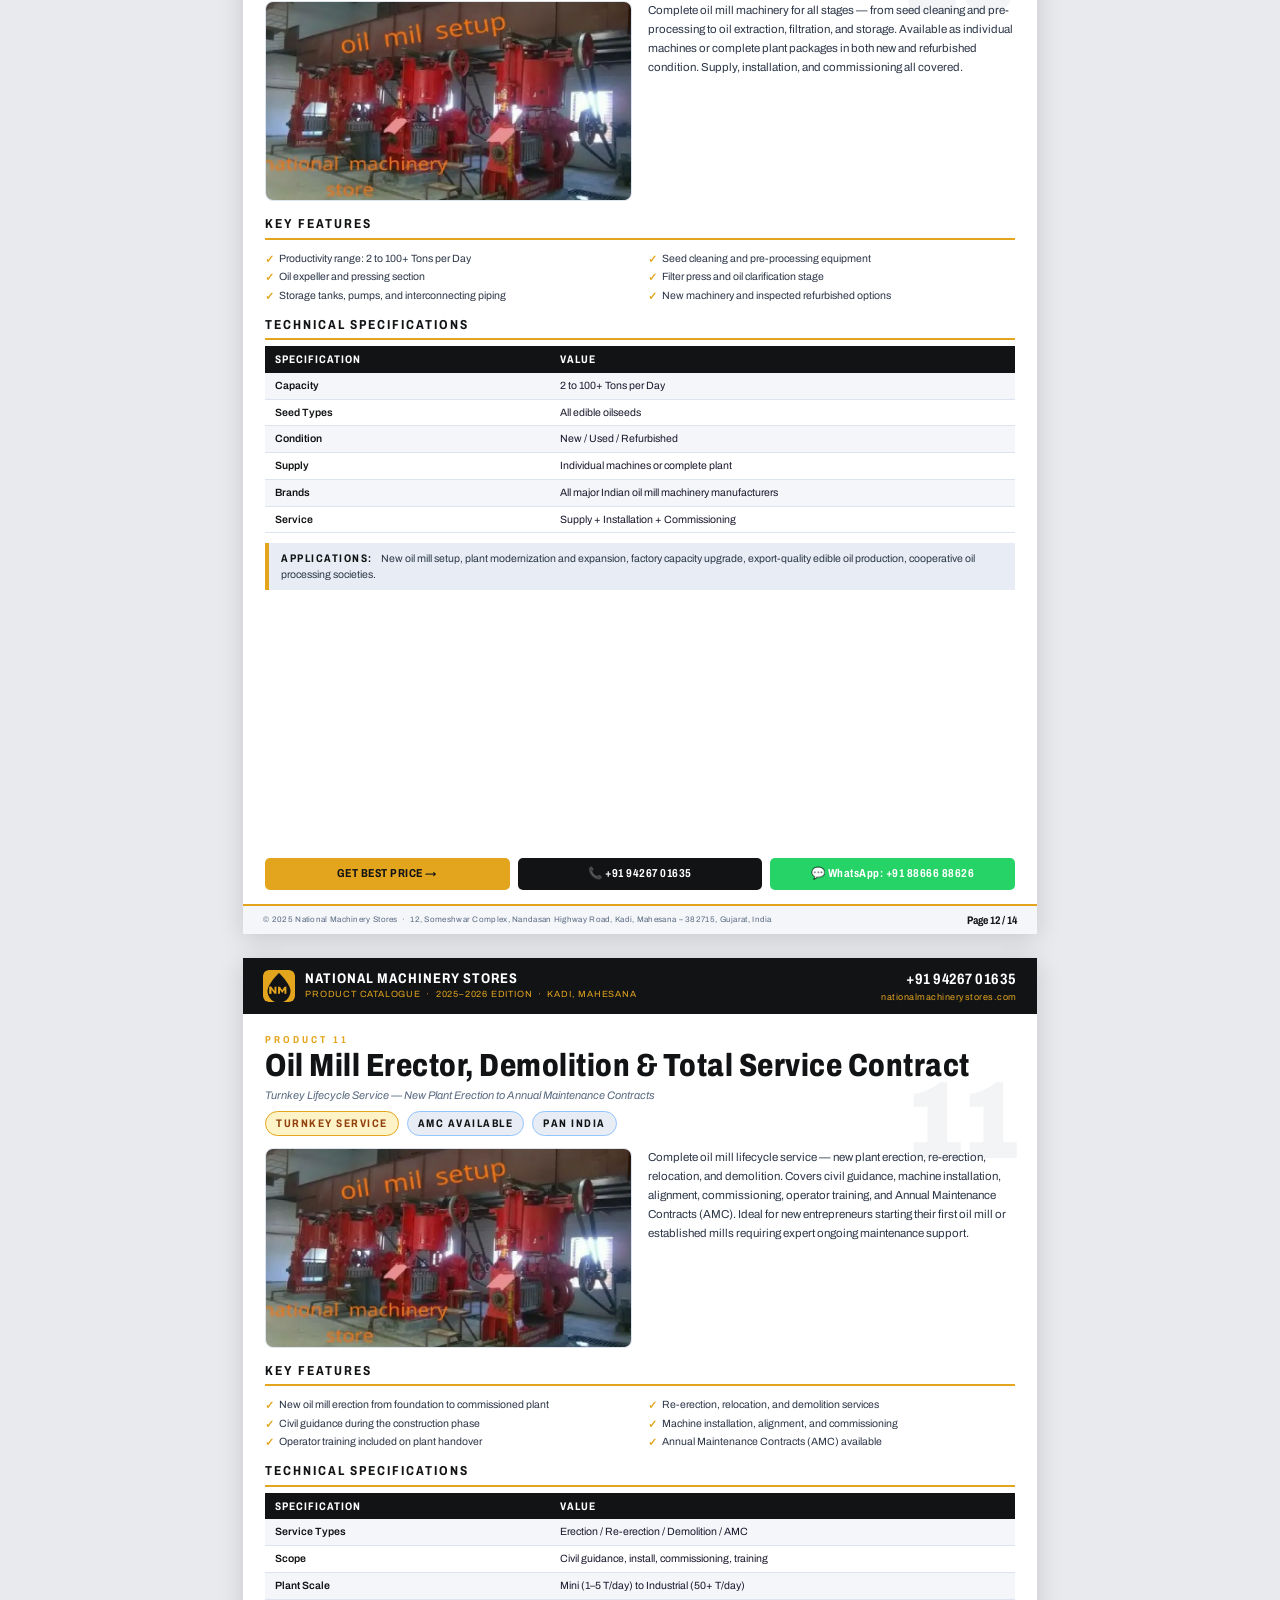
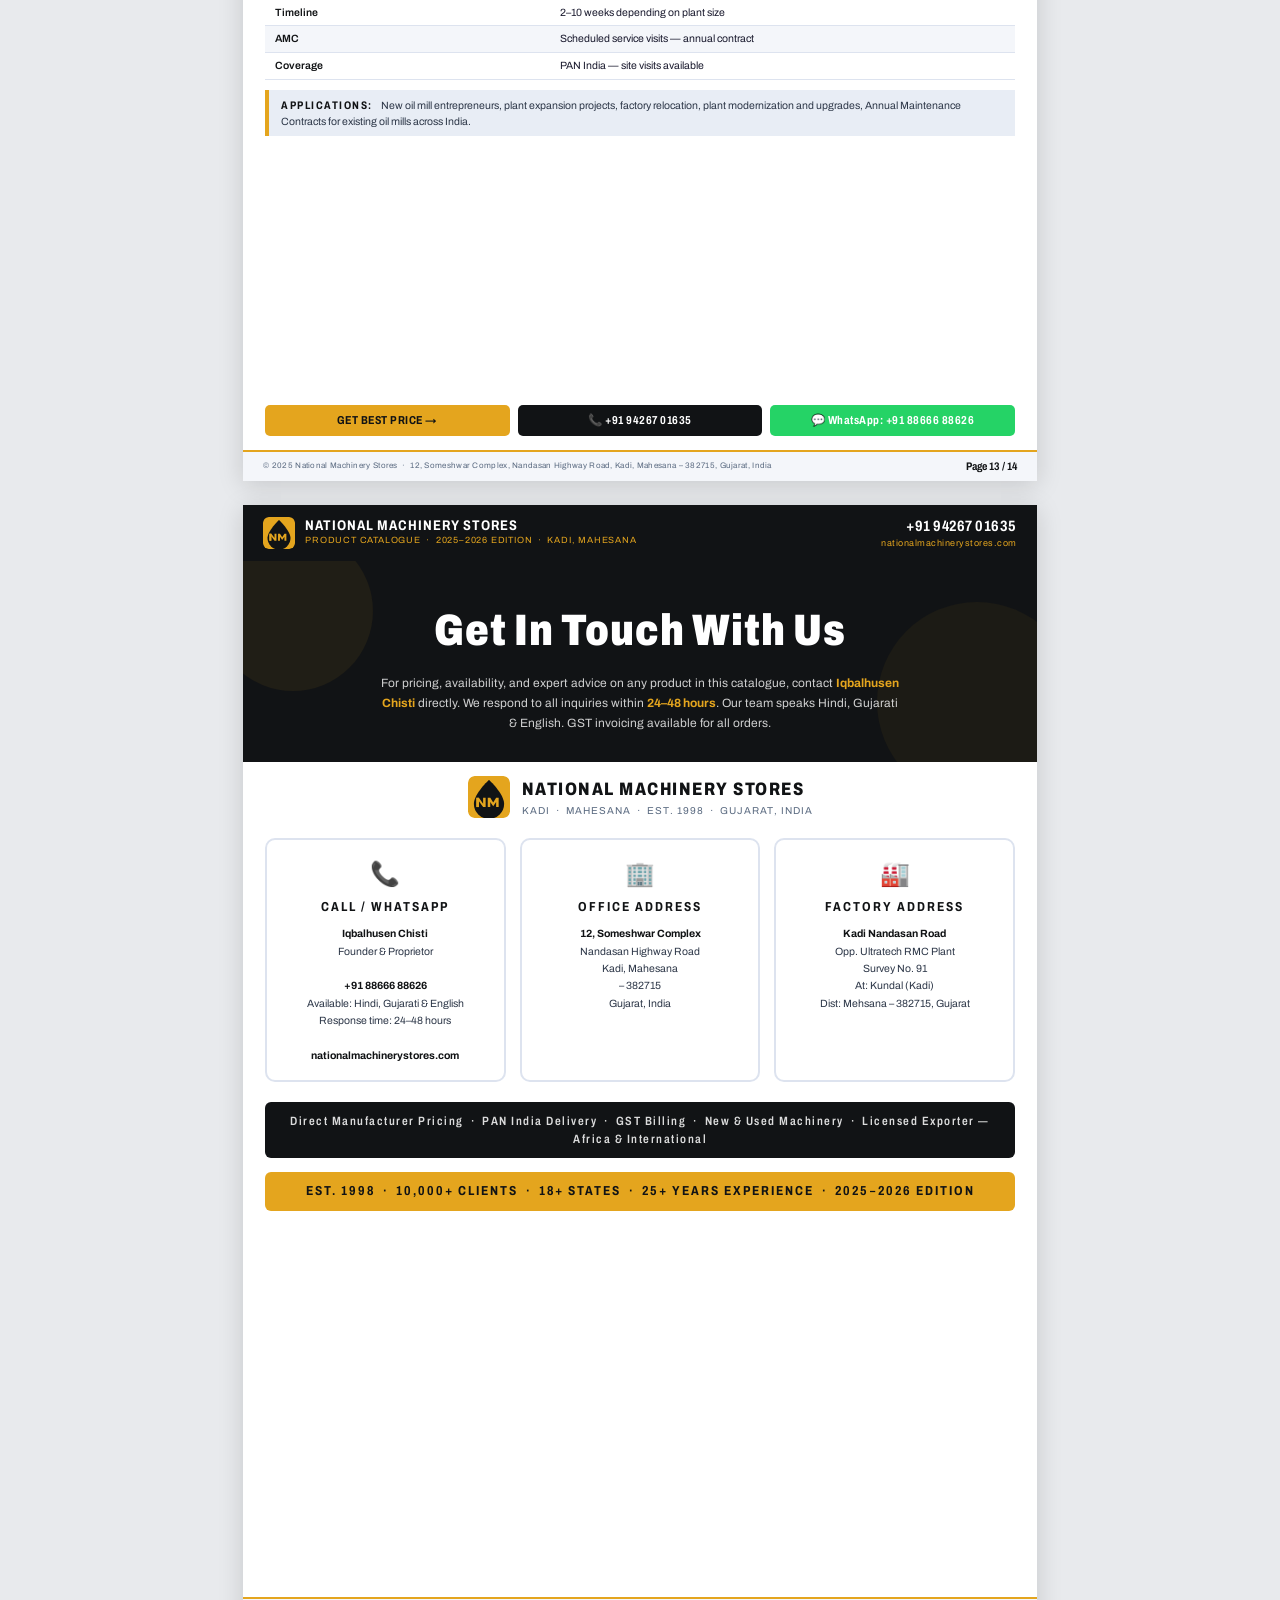
==== commit ce336dec: "Redesign site: nameplate design system, product pages, SEO/GEO layer Design - Replace Tailwind CDN t" ====
--- a/catalogue.html
+++ b/catalogue.html
@@ -6,15 +6,15 @@
   <title>National Machinery Stores — Product Catalogue 2025–2026</title>
   <link rel="preconnect" href="https://fonts.googleapis.com" />
   <link rel="preconnect" href="https://fonts.gstatic.com" crossorigin />
-  <link href="https://fonts.googleapis.com/css2?family=Barlow+Condensed:ital,wght@0,300;0,400;0,500;0,600;0,700;0,800;0,900;1,700&family=DM+Sans:ital,wght@0,300;0,400;0,500;0,600;0,700;1,400&display=swap" rel="stylesheet" />
+  <link href="https://fonts.googleapis.com/css2?family=Archivo:ital,wdth,wght@0,62..125,100..900;1,62..125,100..900&family=JetBrains+Mono:wght@400;500;600&display=swap" rel="stylesheet" />
   <style>
     /* ===========================
        DESIGN TOKENS
     =========================== */
     :root {
-      --navy:  #0d1f3c;
-      --amber: #f59e0b;
-      --steel: #1e3a5f;
+      --navy:  #111315;
+      --amber: #E4A51E;
+      --steel: #22262B;
       --muted: #5a6a80;
       --white: #ffffff;
       --light: #f4f6fa;
@@ -31,7 +31,7 @@
     *, *::before, *::after { box-sizing: border-box; margin: 0; padding: 0; }
 
     body {
-      font-family: 'DM Sans', sans-serif;
+      font-family: 'Archivo', sans-serif;
       background: #e8eaed;
       color: #1a1a2e;
       font-size: 13px;
@@ -39,7 +39,7 @@
     }
 
     h1, h2, h3, h4, h5, h6 {
-      font-family: 'Barlow Condensed', sans-serif;
+      font-family: 'Archivo', sans-serif; font-stretch: 80%;
     }
 
     /* ===========================
@@ -69,16 +69,16 @@
       color: var(--navy);
       border: none;
       padding: 12px 22px;
-      font-family: 'Barlow Condensed', sans-serif;
+      font-family: 'Archivo', sans-serif; font-stretch: 80%;
       font-size: 15px;
       font-weight: 700;
       letter-spacing: 0.5px;
       border-radius: 6px;
       cursor: pointer;
-      box-shadow: 0 4px 16px rgba(245,158,11,0.4);
+      box-shadow: 0 4px 16px rgba(228,165,30,0.4);
       transition: background 0.2s, transform 0.1s;
     }
-    .no-print:hover { background: #d97706; transform: translateY(-1px); }
+    .no-print:hover { background: #C98C0F; transform: translateY(-1px); }
 
     /* ===========================
        SHARED HEADER (pages 2–14)
@@ -104,7 +104,7 @@
       font-size: 0;
       color: transparent;
       background-color: transparent;
-      background-image: url("data:image/svg+xml,%3Csvg xmlns='http://www.w3.org/2000/svg' viewBox='0 0 100 100'%3E%3Crect width='100' height='100' rx='16' fill='%23f59e0b'/%3E%3Cpath d='M50,9 C50,9 14,43 14,66 A36,36 0 0 0 86,66 C86,43 50,9 50,9 Z' fill='%230d1f3c'/%3E%3Crect x='20' y='52' width='6' height='22' fill='%23f59e0b'/%3E%3Cpolygon points='20,52 26,52 36,66 36,52 42,52 42,74 36,74 26,60 26,74 20,74' fill='%23f59e0b'/%3E%3Cpolygon points='47,52 53,52 60,63 67,52 73,52 73,74 67,74 67,62 60,72 53,62 53,74 47,74' fill='%23f59e0b'/%3E%3C/svg%3E");
+      background-image: url("data:image/svg+xml,%3Csvg xmlns='http://www.w3.org/2000/svg' viewBox='0 0 100 100'%3E%3Crect width='100' height='100' rx='16' fill='%23E4A51E'/%3E%3Cpath d='M50,9 C50,9 14,43 14,66 A36,36 0 0 0 86,66 C86,43 50,9 50,9 Z' fill='%23111315'/%3E%3Crect x='20' y='52' width='6' height='22' fill='%23E4A51E'/%3E%3Cpolygon points='20,52 26,52 36,66 36,52 42,52 42,74 36,74 26,60 26,74 20,74' fill='%23E4A51E'/%3E%3Cpolygon points='47,52 53,52 60,63 67,52 73,52 73,74 67,74 67,62 60,72 53,62 53,74 47,74' fill='%23E4A51E'/%3E%3C/svg%3E");
       background-size: contain;
       background-repeat: no-repeat;
     }
@@ -117,7 +117,7 @@
       flex-direction: column;
     }
     .hdr-company .name {
-      font-family: 'Barlow Condensed', sans-serif;
+      font-family: 'Archivo', sans-serif; font-stretch: 80%;
       font-weight: 700;
       font-size: 14px;
       color: var(--white);
@@ -125,7 +125,7 @@
       line-height: 1.1;
     }
     .hdr-company .sub {
-      font-family: 'DM Sans', sans-serif;
+      font-family: 'Archivo', sans-serif;
       font-size: 9px;
       color: var(--amber);
       letter-spacing: 0.8px;
@@ -135,7 +135,7 @@
       text-align: right;
     }
     .hdr-right .phone {
-      font-family: 'Barlow Condensed', sans-serif;
+      font-family: 'Archivo', sans-serif; font-stretch: 80%;
       font-size: 15px;
       font-weight: 700;
       color: var(--white);
@@ -166,7 +166,7 @@
       letter-spacing: 0.3px;
     }
     .page-footer .ft-page {
-      font-family: 'Barlow Condensed', sans-serif;
+      font-family: 'Archivo', sans-serif; font-stretch: 80%;
       font-size: 11px;
       font-weight: 700;
       color: var(--navy);
@@ -186,7 +186,7 @@
        PRODUCT PAGE ELEMENTS
     =========================== */
     .product-number-label {
-      font-family: 'Barlow Condensed', sans-serif;
+      font-family: 'Archivo', sans-serif; font-stretch: 80%;
       font-size: 10px;
       font-weight: 700;
       color: var(--amber);
@@ -198,7 +198,7 @@
       position: absolute;
       top: 52px;
       right: 18px;
-      font-family: 'Barlow Condensed', sans-serif;
+      font-family: 'Archivo', sans-serif; font-stretch: 80%;
       font-size: 110px;
       font-weight: 900;
       color: rgba(13,31,60,0.05);
@@ -207,7 +207,7 @@
       user-select: none;
     }
     .product-title {
-      font-family: 'Barlow Condensed', sans-serif;
+      font-family: 'Archivo', sans-serif; font-stretch: 80%;
       font-size: 32px;
       font-weight: 800;
       color: var(--navy);
@@ -228,7 +228,7 @@
       margin-bottom: 12px;
     }
     .badge {
-      font-family: 'Barlow Condensed', sans-serif;
+      font-family: 'Archivo', sans-serif; font-stretch: 80%;
       font-size: 11px;
       font-weight: 700;
       letter-spacing: 1.5px;
@@ -264,7 +264,7 @@
 
     /* Features */
     .section-title {
-      font-family: 'Barlow Condensed', sans-serif;
+      font-family: 'Archivo', sans-serif; font-stretch: 80%;
       font-size: 13px;
       font-weight: 700;
       color: var(--navy);
@@ -308,7 +308,7 @@
     .specs-table th {
       background: var(--navy);
       color: var(--white);
-      font-family: 'Barlow Condensed', sans-serif;
+      font-family: 'Archivo', sans-serif; font-stretch: 80%;
       font-size: 11px;
       font-weight: 700;
       letter-spacing: 1px;
@@ -339,7 +339,7 @@
       line-height: 1.5;
     }
     .applications-bar strong {
-      font-family: 'Barlow Condensed', sans-serif;
+      font-family: 'Archivo', sans-serif; font-stretch: 80%;
       font-size: 11px;
       font-weight: 700;
       color: var(--navy);
@@ -359,7 +359,7 @@
       flex: 1;
       padding: 7px 6px;
       border-radius: 5px;
-      font-family: 'Barlow Condensed', sans-serif;
+      font-family: 'Archivo', sans-serif; font-stretch: 80%;
       font-size: 11.5px;
       font-weight: 700;
       text-align: center;
@@ -399,7 +399,7 @@
       right: -60px;
       width: 220px;
       height: 560px;
-      background: rgba(245,158,11,0.08);
+      background: rgba(228,165,30,0.08);
       transform: rotate(15deg);
     }
     .cover-deco .strip2 {
@@ -408,7 +408,7 @@
       right: -100px;
       width: 120px;
       height: 600px;
-      background: rgba(245,158,11,0.05);
+      background: rgba(228,165,30,0.05);
       transform: rotate(15deg);
     }
     .cover-deco .strip3 {
@@ -417,7 +417,7 @@
       left: -40px;
       width: 180px;
       height: 300px;
-      background: rgba(245,158,11,0.04);
+      background: rgba(228,165,30,0.04);
       transform: rotate(-12deg);
     }
     .cover-deco .corner-tl {
@@ -426,7 +426,7 @@
       left: 0;
       width: 0;
       height: 0;
-      border-top: 80px solid rgba(245,158,11,0.15);
+      border-top: 80px solid rgba(228,165,30,0.15);
       border-right: 200px solid transparent;
     }
     .cover-deco .corner-br {
@@ -435,7 +435,7 @@
       right: 0;
       width: 0;
       height: 0;
-      border-bottom: 80px solid rgba(245,158,11,0.15);
+      border-bottom: 80px solid rgba(228,165,30,0.15);
       border-left: 200px solid transparent;
     }
 
@@ -456,7 +456,7 @@
       font-size: 0;
       color: transparent;
       background-color: transparent;
-      background-image: url("data:image/svg+xml,%3Csvg xmlns='http://www.w3.org/2000/svg' viewBox='0 0 100 100'%3E%3Crect width='100' height='100' rx='16' fill='%23f59e0b'/%3E%3Cpath d='M50,9 C50,9 14,43 14,66 A36,36 0 0 0 86,66 C86,43 50,9 50,9 Z' fill='%230d1f3c'/%3E%3Crect x='20' y='52' width='6' height='22' fill='%23f59e0b'/%3E%3Cpolygon points='20,52 26,52 36,66 36,52 42,52 42,74 36,74 26,60 26,74 20,74' fill='%23f59e0b'/%3E%3Cpolygon points='47,52 53,52 60,63 67,52 73,52 73,74 67,74 67,62 60,72 53,62 53,74 47,74' fill='%23f59e0b'/%3E%3C/svg%3E");
+      background-image: url("data:image/svg+xml,%3Csvg xmlns='http://www.w3.org/2000/svg' viewBox='0 0 100 100'%3E%3Crect width='100' height='100' rx='16' fill='%23E4A51E'/%3E%3Cpath d='M50,9 C50,9 14,43 14,66 A36,36 0 0 0 86,66 C86,43 50,9 50,9 Z' fill='%23111315'/%3E%3Crect x='20' y='52' width='6' height='22' fill='%23E4A51E'/%3E%3Cpolygon points='20,52 26,52 36,66 36,52 42,52 42,74 36,74 26,60 26,74 20,74' fill='%23E4A51E'/%3E%3Cpolygon points='47,52 53,52 60,63 67,52 73,52 73,74 67,74 67,62 60,72 53,62 53,74 47,74' fill='%23E4A51E'/%3E%3C/svg%3E");
       background-size: contain;
       background-repeat: no-repeat;
     }
@@ -465,7 +465,7 @@
       flex-direction: column;
     }
     .cover-company .cn {
-      font-family: 'Barlow Condensed', sans-serif;
+      font-family: 'Archivo', sans-serif; font-stretch: 80%;
       font-weight: 800;
       font-size: 20px;
       color: var(--white);
@@ -497,7 +497,7 @@
       margin-bottom: 20px;
     }
     .cover-hero .cat-label {
-      font-family: 'Barlow Condensed', sans-serif;
+      font-family: 'Archivo', sans-serif; font-stretch: 80%;
       font-size: 11px;
       font-weight: 600;
       color: var(--amber);
@@ -506,7 +506,7 @@
       margin-bottom: 8px;
     }
     .cover-hero .main-title {
-      font-family: 'Barlow Condensed', sans-serif;
+      font-family: 'Archivo', sans-serif; font-stretch: 80%;
       font-size: 62px;
       font-weight: 900;
       color: var(--white);
@@ -516,7 +516,7 @@
       margin-bottom: 12px;
     }
     .cover-hero .sub-title {
-      font-family: 'Barlow Condensed', sans-serif;
+      font-family: 'Archivo', sans-serif; font-stretch: 80%;
       font-size: 16px;
       font-weight: 400;
       color: rgba(255,255,255,0.7);
@@ -525,7 +525,7 @@
       margin-bottom: 6px;
     }
     .cover-hero .edition {
-      font-family: 'Barlow Condensed', sans-serif;
+      font-family: 'Archivo', sans-serif; font-stretch: 80%;
       font-size: 13px;
       font-weight: 600;
       color: var(--amber);
@@ -543,14 +543,14 @@
     /* Cover product index */
     .cover-index {
       background: rgba(255,255,255,0.05);
-      border: 1px solid rgba(245,158,11,0.2);
+      border: 1px solid rgba(228,165,30,0.2);
       border-radius: 8px;
       padding: 14px 20px;
       width: 100%;
       max-width: 500px;
     }
     .cover-index .idx-title {
-      font-family: 'Barlow Condensed', sans-serif;
+      font-family: 'Archivo', sans-serif; font-stretch: 80%;
       font-size: 11px;
       font-weight: 700;
       color: var(--amber);
@@ -573,7 +573,7 @@
       padding: 2px 0;
     }
     .cover-index .idx-num {
-      font-family: 'Barlow Condensed', sans-serif;
+      font-family: 'Archivo', sans-serif; font-stretch: 80%;
       font-size: 11px;
       font-weight: 700;
       color: var(--amber);
@@ -583,8 +583,8 @@
     /* Cover contact bar */
     .cover-contact {
       margin: 0 28px;
-      background: rgba(245,158,11,0.1);
-      border: 1px solid rgba(245,158,11,0.3);
+      background: rgba(228,165,30,0.1);
+      border: 1px solid rgba(228,165,30,0.3);
       border-radius: 6px;
       padding: 10px 16px;
       display: flex;
@@ -607,7 +607,7 @@
       font-weight: 600;
     }
     .cover-contact .cc-value {
-      font-family: 'Barlow Condensed', sans-serif;
+      font-family: 'Archivo', sans-serif; font-stretch: 80%;
       font-size: 13px;
       font-weight: 700;
       color: var(--white);
@@ -630,7 +630,7 @@
       margin-top: 14px;
     }
     .cover-footer-strip span {
-      font-family: 'Barlow Condensed', sans-serif;
+      font-family: 'Archivo', sans-serif; font-stretch: 80%;
       font-size: 11px;
       font-weight: 700;
       color: var(--navy);
@@ -642,7 +642,7 @@
        PAGE 2 — OVERVIEW
     =========================== */
     .section-heading {
-      font-family: 'Barlow Condensed', sans-serif;
+      font-family: 'Archivo', sans-serif; font-stretch: 80%;
       font-size: 30px;
       font-weight: 800;
       color: var(--navy);
@@ -670,7 +670,7 @@
     }
     .overview-table thead th {
       color: var(--white);
-      font-family: 'Barlow Condensed', sans-serif;
+      font-family: 'Archivo', sans-serif; font-stretch: 80%;
       font-size: 11px;
       font-weight: 700;
       letter-spacing: 1.5px;
@@ -686,7 +686,7 @@
       color: #2d3748;
     }
     .overview-table tbody td:first-child {
-      font-family: 'Barlow Condensed', sans-serif;
+      font-family: 'Archivo', sans-serif; font-stretch: 80%;
       font-size: 13px;
       font-weight: 700;
       color: var(--amber);
@@ -709,7 +709,7 @@
       padding: 12px 14px;
     }
     .contact-card .cc-head {
-      font-family: 'Barlow Condensed', sans-serif;
+      font-family: 'Archivo', sans-serif; font-stretch: 80%;
       font-size: 11px;
       font-weight: 700;
       color: var(--amber);
@@ -717,7 +717,7 @@
       text-transform: uppercase;
       margin-bottom: 6px;
       padding-bottom: 4px;
-      border-bottom: 1px solid rgba(245,158,11,0.3);
+      border-bottom: 1px solid rgba(228,165,30,0.3);
     }
     .contact-card p {
       font-size: 10px;
@@ -745,7 +745,7 @@
       left: -30px;
       width: 160px;
       height: 160px;
-      background: rgba(245,158,11,0.07);
+      background: rgba(228,165,30,0.07);
       border-radius: 50%;
     }
     .back-hero .deco2 {
@@ -754,11 +754,11 @@
       right: -40px;
       width: 200px;
       height: 200px;
-      background: rgba(245,158,11,0.05);
+      background: rgba(228,165,30,0.05);
       border-radius: 50%;
     }
     .back-hero h2 {
-      font-family: 'Barlow Condensed', sans-serif;
+      font-family: 'Archivo', sans-serif; font-stretch: 80%;
       font-size: 44px;
       font-weight: 900;
       color: var(--white);
@@ -793,7 +793,7 @@
       margin-bottom: 6px;
     }
     .back-card .bc-label {
-      font-family: 'Barlow Condensed', sans-serif;
+      font-family: 'Archivo', sans-serif; font-stretch: 80%;
       font-size: 13px;
       font-weight: 700;
       color: var(--navy);
@@ -814,7 +814,7 @@
       margin: 0 22px;
       padding: 10px 16px;
       border-radius: 6px;
-      font-family: 'Barlow Condensed', sans-serif;
+      font-family: 'Archivo', sans-serif; font-stretch: 80%;
       font-size: 12px;
       font-weight: 600;
       color: rgba(255,255,255,0.85);
@@ -826,7 +826,7 @@
       margin: 14px 22px;
       padding: 10px 16px;
       border-radius: 6px;
-      font-family: 'Barlow Condensed', sans-serif;
+      font-family: 'Archivo', sans-serif; font-stretch: 80%;
       font-size: 13px;
       font-weight: 700;
       color: var(--navy);
@@ -842,7 +842,7 @@
       gap: 12px;
     }
     .back-nm-row .bn-company {
-      font-family: 'Barlow Condensed', sans-serif;
+      font-family: 'Archivo', sans-serif; font-stretch: 80%;
       font-size: 18px;
       font-weight: 800;
       color: var(--navy);
@@ -859,7 +859,7 @@
     =========================== */
     .amber-rule {
       height: 3px;
-      background: linear-gradient(90deg, var(--amber) 0%, rgba(245,158,11,0.2) 100%);
+      background: linear-gradient(90deg, var(--amber) 0%, rgba(228,165,30,0.2) 100%);
       border: none;
       margin: 8px 0 12px 0;
     }
@@ -916,7 +916,7 @@
     <div class="cover-nm-box">NM</div>
     <div class="cover-company">
       <span class="cn">NATIONAL MACHINERY STORES</span>
-      <span class="ct">KADI &nbsp;·&nbsp; MAHESANA GIDC &nbsp;·&nbsp; EST. 1998 &nbsp;·&nbsp; GUJARAT, INDIA</span>
+      <span class="ct">KADI &nbsp;·&nbsp; MAHESANA &nbsp;·&nbsp; EST. 1998 &nbsp;·&nbsp; GUJARAT, INDIA</span>
     </div>
   </div>
 
@@ -953,12 +953,12 @@
   <div class="cover-contact">
     <div class="cc-item">
       <span class="cc-label">Contact</span>
-      <span class="cc-value">Iqbalhusen Chisti</span>
-      <span class="cc-sub">Founder &amp; Proprietor</span>
+      <span class="cc-value">Sales Team</span>
+      <span class="cc-sub">Mon–Sat, 9 AM – 7 PM IST</span>
     </div>
     <div class="cc-item">
-      <span class="cc-label">Phone / WhatsApp</span>
-      <span class="cc-value">+91 88666 88626</span>
+      <span class="cc-label">Call / WhatsApp</span>
+      <span class="cc-value">+91 94267 01635</span>
       <span class="cc-sub">Hindi · Gujarati · English</span>
     </div>
     <div class="cc-item" style="max-width:200px;">
@@ -973,7 +973,7 @@
 
   <!-- Amber footer strip -->
   <div class="cover-footer-strip">
-    <span>2000+ Clients</span>
+    <span>10,000+ Clients</span>
     <span>18+ States</span>
     <span>25+ Years</span>
     <span>Est. 1998</span>
@@ -990,11 +990,11 @@
       <div class="nm-box nm-box-sm">NM</div>
       <div class="hdr-company">
         <span class="name">NATIONAL MACHINERY STORES</span>
-        <span class="sub">PRODUCT CATALOGUE &nbsp;·&nbsp; 2025–2026 EDITION &nbsp;·&nbsp; KADI, MAHESANA GIDC</span>
+        <span class="sub">PRODUCT CATALOGUE &nbsp;·&nbsp; 2025–2026 EDITION &nbsp;·&nbsp; KADI, MAHESANA</span>
       </div>
     </div>
     <div class="hdr-right">
-      <div class="phone">+91 88666 88626</div>
+      <div class="phone">+91 94267 01635</div>
       <div class="web">nationalmachinerystores.com</div>
     </div>
   </div>
@@ -1004,7 +1004,7 @@
     <hr class="amber-rule" />
 
     <div class="intro-text">
-      National Machinery Stores, Kadi, Mahesana, is a Manufacturer, Exporter, Supplier, Service Provider, and Retailer of oil mill machinery and industrial equipment. Founded by Iqbalhusen Chisti, the company has served <strong>2000+ clients across 18+ states</strong> with quality machinery, genuine spare parts, and complete plant services. This catalogue covers our full range of <strong>11 product categories</strong> — all available new or refurbished. PAN India Delivery. GST billing available. Our team speaks <strong>Hindi, Gujarati &amp; English.</strong>
+      National Machinery Stores, Kadi, Mahesana, is a Manufacturer, Exporter, Supplier, Service Provider, and Retailer of oil mill machinery and industrial equipment. Founded by Iqbalhusen Chisti, the company has served <strong>10,000+ clients across 18+ states</strong> with quality machinery, genuine spare parts, and complete plant services. This catalogue covers our full range of <strong>11 product categories</strong> — all available new or refurbished. PAN India Delivery. GST billing available. Our team speaks <strong>Hindi, Gujarati &amp; English.</strong>
     </div>
 
     <table class="overview-table">
@@ -1033,7 +1033,7 @@
     <div class="contact-cards">
       <div class="contact-card">
         <div class="cc-head">Contact</div>
-        <p><strong>Iqbalhusen Chisti</strong><br />Founder &amp; Proprietor<br /><strong>+91 88666 88626</strong><br />nationalmachinerystores.com<br />Hindi · Gujarati · English<br />Response: 24–48 Hours</p>
+        <p><strong>Sales Team</strong><br />Call: <strong>+91 94267 01635</strong><br />WhatsApp: <strong>+91 88666 88626</strong><br />nationalmachinerystores.com<br />Hindi · Gujarati · English<br />Response: 24–48 Hours</p>
       </div>
       <div class="contact-card">
         <div class="cc-head">Office Address</div>
@@ -1061,11 +1061,11 @@
       <div class="nm-box nm-box-sm">NM</div>
       <div class="hdr-company">
         <span class="name">NATIONAL MACHINERY STORES</span>
-        <span class="sub">PRODUCT CATALOGUE &nbsp;·&nbsp; 2025–2026 EDITION &nbsp;·&nbsp; KADI, MAHESANA GIDC</span>
+        <span class="sub">PRODUCT CATALOGUE &nbsp;·&nbsp; 2025–2026 EDITION &nbsp;·&nbsp; KADI, MAHESANA</span>
       </div>
     </div>
     <div class="hdr-right">
-      <div class="phone">+91 88666 88626</div>
+      <div class="phone">+91 94267 01635</div>
       <div class="web">nationalmachinerystores.com</div>
     </div>
   </div>
@@ -1083,7 +1083,7 @@
 
     <div class="product-cols">
       <div>
-        <img class="product-img" src="https://img3.exportersindia.com/product_images/bc-full/2023/9/4655927/mini-oil-expeller-1501756515-3191168.jpg" alt="Mini Oil Expeller" />
+        <img class="product-img" src="images/products/mini-oil-expeller.webp" alt="Mini Oil Expeller" />
       </div>
       <div class="product-desc">
         The Mini Oil Expeller is designed for small-scale oil mills requiring high-quality extraction with minimal power consumption. Compact design, easy operation, and low maintenance. Suitable for groundnut, mustard, sesame, sunflower, soybean, coconut, and all common oilseeds. Ideal for village-level production, startup ventures, cooperative societies, and small processing units. Available in both new and refurbished condition.
@@ -1121,7 +1121,7 @@
 
     <div class="cta-bar">
       <div class="cta-btn cta-primary">GET BEST PRICE &#8594;</div>
-      <div class="cta-btn cta-phone">&#128222; +91 88666 88626</div>
+      <div class="cta-btn cta-phone">&#128222; +91 94267 01635</div>
       <div class="cta-btn cta-whatsapp">&#128172; WhatsApp: +91 88666 88626</div>
     </div>
   </div>
@@ -1141,11 +1141,11 @@
       <div class="nm-box nm-box-sm">NM</div>
       <div class="hdr-company">
         <span class="name">NATIONAL MACHINERY STORES</span>
-        <span class="sub">PRODUCT CATALOGUE &nbsp;·&nbsp; 2025–2026 EDITION &nbsp;·&nbsp; KADI, MAHESANA GIDC</span>
+        <span class="sub">PRODUCT CATALOGUE &nbsp;·&nbsp; 2025–2026 EDITION &nbsp;·&nbsp; KADI, MAHESANA</span>
       </div>
     </div>
     <div class="hdr-right">
-      <div class="phone">+91 88666 88626</div>
+      <div class="phone">+91 94267 01635</div>
       <div class="web">nationalmachinerystores.com</div>
     </div>
   </div>
@@ -1163,7 +1163,7 @@
 
     <div class="product-cols">
       <div>
-        <img class="product-img" src="https://img3.exportersindia.com/product_images/bc-full/dir_156/4655927/high-capacity-oil-expeller-1501820204-3191167.jpeg" alt="High Capacity Oil Expeller" />
+        <img class="product-img" src="images/products/high-capacity-oil-expeller.webp" alt="High Capacity Oil Expeller" />
       </div>
       <div class="product-desc">
         The High Capacity Oil Expeller is engineered for large-scale commercial production with precision gearbox and heavy-duty pressing assembly. Delivers consistent high throughput with low energy per unit output — built to handle demanding 24-hour operations in industrial oil mills. Available PAN India with quality packaging ensuring zero damage at buyer's end.
@@ -1201,7 +1201,7 @@
 
     <div class="cta-bar">
       <div class="cta-btn cta-primary">GET BEST PRICE &#8594;</div>
-      <div class="cta-btn cta-phone">&#128222; +91 88666 88626</div>
+      <div class="cta-btn cta-phone">&#128222; +91 94267 01635</div>
       <div class="cta-btn cta-whatsapp">&#128172; WhatsApp: +91 88666 88626</div>
     </div>
   </div>
@@ -1221,11 +1221,11 @@
       <div class="nm-box nm-box-sm">NM</div>
       <div class="hdr-company">
         <span class="name">NATIONAL MACHINERY STORES</span>
-        <span class="sub">PRODUCT CATALOGUE &nbsp;·&nbsp; 2025–2026 EDITION &nbsp;·&nbsp; KADI, MAHESANA GIDC</span>
+        <span class="sub">PRODUCT CATALOGUE &nbsp;·&nbsp; 2025–2026 EDITION &nbsp;·&nbsp; KADI, MAHESANA</span>
       </div>
     </div>
     <div class="hdr-right">
-      <div class="phone">+91 88666 88626</div>
+      <div class="phone">+91 94267 01635</div>
       <div class="web">nationalmachinerystores.com</div>
     </div>
   </div>
@@ -1243,7 +1243,7 @@
 
     <div class="product-cols">
       <div>
-        <img class="product-img" src="https://img3.exportersindia.com/product_images/bc-full/2023/9/4655927/screw-conveyor-1501756574-3191178.jpg" alt="Screw Conveyor" />
+        <img class="product-img" src="images/products/screw-conveyor.webp" alt="Screw Conveyor" />
       </div>
       <div class="product-desc">
         These Screw Conveyors deliver excellent flowability for smooth bulk material handling in oil mills and industrial plants. Fabricated with quality raw materials. Available in custom lengths, diameters, and configurations for horizontal, inclined, and vertical installation.
@@ -1280,7 +1280,7 @@
 
     <div class="cta-bar">
       <div class="cta-btn cta-primary">GET BEST PRICE &#8594;</div>
-      <div class="cta-btn cta-phone">&#128222; +91 88666 88626</div>
+      <div class="cta-btn cta-phone">&#128222; +91 94267 01635</div>
       <div class="cta-btn cta-whatsapp">&#128172; WhatsApp: +91 88666 88626</div>
     </div>
   </div>
@@ -1300,11 +1300,11 @@
       <div class="nm-box nm-box-sm">NM</div>
       <div class="hdr-company">
         <span class="name">NATIONAL MACHINERY STORES</span>
-        <span class="sub">PRODUCT CATALOGUE &nbsp;·&nbsp; 2025–2026 EDITION &nbsp;·&nbsp; KADI, MAHESANA GIDC</span>
+        <span class="sub">PRODUCT CATALOGUE &nbsp;·&nbsp; 2025–2026 EDITION &nbsp;·&nbsp; KADI, MAHESANA</span>
       </div>
     </div>
     <div class="hdr-right">
-      <div class="phone">+91 88666 88626</div>
+      <div class="phone">+91 94267 01635</div>
       <div class="web">nationalmachinerystores.com</div>
     </div>
   </div>
@@ -1322,7 +1322,7 @@
 
     <div class="product-cols">
       <div>
-        <img class="product-img" src="https://img3.exportersindia.com/product_images/bc-full/dir_156/4655927/conveyor-belt-1501820860-3191174.jpeg" alt="Conveyor Belt" />
+        <img class="product-img" src="images/products/conveyor-belt.webp" alt="Conveyor Belt" />
       </div>
       <div class="product-desc">
         These Conveyor Belts offer good resistance to edge wear. Manufactured to strict quality standards with professional packing ensuring zero damage at buyer's end. Available in oil-resistant and heat-resistant grades suited to oil mill environments. Cut-to-length and ready-splice service available.
@@ -1359,7 +1359,7 @@
 
     <div class="cta-bar">
       <div class="cta-btn cta-primary">GET BEST PRICE &#8594;</div>
-      <div class="cta-btn cta-phone">&#128222; +91 88666 88626</div>
+      <div class="cta-btn cta-phone">&#128222; +91 94267 01635</div>
       <div class="cta-btn cta-whatsapp">&#128172; WhatsApp: +91 88666 88626</div>
     </div>
   </div>
@@ -1379,11 +1379,11 @@
       <div class="nm-box nm-box-sm">NM</div>
       <div class="hdr-company">
         <span class="name">NATIONAL MACHINERY STORES</span>
-        <span class="sub">PRODUCT CATALOGUE &nbsp;·&nbsp; 2025–2026 EDITION &nbsp;·&nbsp; KADI, MAHESANA GIDC</span>
+        <span class="sub">PRODUCT CATALOGUE &nbsp;·&nbsp; 2025–2026 EDITION &nbsp;·&nbsp; KADI, MAHESANA</span>
       </div>
     </div>
     <div class="hdr-right">
-      <div class="phone">+91 88666 88626</div>
+      <div class="phone">+91 94267 01635</div>
       <div class="web">nationalmachinerystores.com</div>
     </div>
   </div>
@@ -1401,7 +1401,7 @@
 
     <div class="product-cols">
       <div>
-        <img class="product-img" src="https://img3.exportersindia.com/product_images/bc-full/2023/9/4655927/casting-oil-filter-1502530826-3217832.jpg" alt="Casting Oil Filter" />
+        <img class="product-img" src="images/products/casting-oil-filter-5.webp" alt="Casting Oil Filter" />
       </div>
       <div class="product-desc">
         Casting Oil Filter available in all sizes matched to your production capacity — with total honest advisory and fitting engineer support. Heavy-duty cast iron frame and plates deliver maximum durability for continuous high-volume oil processing. Effectively removes suspended particles, wax, gums, and fine impurities. Compatible with all major edible oils and oil expeller brands.
@@ -1438,7 +1438,7 @@
 
     <div class="cta-bar">
       <div class="cta-btn cta-primary">GET BEST PRICE &#8594;</div>
-      <div class="cta-btn cta-phone">&#128222; +91 88666 88626</div>
+      <div class="cta-btn cta-phone">&#128222; +91 94267 01635</div>
       <div class="cta-btn cta-whatsapp">&#128172; WhatsApp: +91 88666 88626</div>
     </div>
   </div>
@@ -1458,11 +1458,11 @@
       <div class="nm-box nm-box-sm">NM</div>
       <div class="hdr-company">
         <span class="name">NATIONAL MACHINERY STORES</span>
-        <span class="sub">PRODUCT CATALOGUE &nbsp;·&nbsp; 2025–2026 EDITION &nbsp;·&nbsp; KADI, MAHESANA GIDC</span>
+        <span class="sub">PRODUCT CATALOGUE &nbsp;·&nbsp; 2025–2026 EDITION &nbsp;·&nbsp; KADI, MAHESANA</span>
       </div>
     </div>
     <div class="hdr-right">
-      <div class="phone">+91 88666 88626</div>
+      <div class="phone">+91 94267 01635</div>
       <div class="web">nationalmachinerystores.com</div>
     </div>
   </div>
@@ -1480,7 +1480,7 @@
 
     <div class="product-cols">
       <div>
-        <img class="product-img" src="https://img3.exportersindia.com/product_images/bc-full/2023/9/4655927/plastic-oil-filter-hydraulic-1502531297-3217857.jpg" alt="Plastic Oil Filter Hydraulic" />
+        <img class="product-img" src="images/products/plastic-oil-filter-1.webp" alt="Plastic Oil Filter Hydraulic" />
       </div>
       <div class="product-desc">
         Plastic Oil Filter is the best choice for new oil mill plant setups. Lightweight construction and fully hydraulic pressing mechanism eliminate manual effort during filtration cycles. Available in all sizes at a reasonable price. Best value proposition for new entrepreneurs setting up their first oil extraction and clarification plant.
@@ -1517,7 +1517,7 @@
 
     <div class="cta-bar">
       <div class="cta-btn cta-primary">GET BEST PRICE &#8594;</div>
-      <div class="cta-btn cta-phone">&#128222; +91 88666 88626</div>
+      <div class="cta-btn cta-phone">&#128222; +91 94267 01635</div>
       <div class="cta-btn cta-whatsapp">&#128172; WhatsApp: +91 88666 88626</div>
     </div>
   </div>
@@ -1537,11 +1537,11 @@
       <div class="nm-box nm-box-sm">NM</div>
       <div class="hdr-company">
         <span class="name">NATIONAL MACHINERY STORES</span>
-        <span class="sub">PRODUCT CATALOGUE &nbsp;·&nbsp; 2025–2026 EDITION &nbsp;·&nbsp; KADI, MAHESANA GIDC</span>
+        <span class="sub">PRODUCT CATALOGUE &nbsp;·&nbsp; 2025–2026 EDITION &nbsp;·&nbsp; KADI, MAHESANA</span>
       </div>
     </div>
     <div class="hdr-right">
-      <div class="phone">+91 88666 88626</div>
+      <div class="phone">+91 94267 01635</div>
       <div class="web">nationalmachinerystores.com</div>
     </div>
   </div>
@@ -1559,7 +1559,7 @@
 
     <div class="product-cols">
       <div>
-        <img class="product-img" src="https://img3.exportersindia.com/product_images/bc-full/2023/9/4655927/vassal-oil-neutraliser-1502530863-3217629.jpg" alt="Vassal Oil Neutralizer" />
+        <img class="product-img" src="images/products/vassal-oil-neutralizer.webp" alt="Vassal Oil Neutralizer" />
       </div>
       <div class="product-desc">
         All types of oil mill vessels available at reasonable prices — including MS (Mild Steel) and SS (Stainless Steel) configurations for oil neutralization. The Vassal Oil Neutralizer neutralizes free fatty acids (FFA) in crude pressed oil using the alkali washing process, resulting in refined oil with improved quality, colour, and shelf life.
@@ -1596,7 +1596,7 @@
 
     <div class="cta-bar">
       <div class="cta-btn cta-primary">GET BEST PRICE &#8594;</div>
-      <div class="cta-btn cta-phone">&#128222; +91 88666 88626</div>
+      <div class="cta-btn cta-phone">&#128222; +91 94267 01635</div>
       <div class="cta-btn cta-whatsapp">&#128172; WhatsApp: +91 88666 88626</div>
     </div>
   </div>
@@ -1616,11 +1616,11 @@
       <div class="nm-box nm-box-sm">NM</div>
       <div class="hdr-company">
         <span class="name">NATIONAL MACHINERY STORES</span>
-        <span class="sub">PRODUCT CATALOGUE &nbsp;·&nbsp; 2025–2026 EDITION &nbsp;·&nbsp; KADI, MAHESANA GIDC</span>
+        <span class="sub">PRODUCT CATALOGUE &nbsp;·&nbsp; 2025–2026 EDITION &nbsp;·&nbsp; KADI, MAHESANA</span>
       </div>
     </div>
     <div class="hdr-right">
-      <div class="phone">+91 88666 88626</div>
+      <div class="phone">+91 94267 01635</div>
       <div class="web">nationalmachinerystores.com</div>
     </div>
   </div>
@@ -1638,7 +1638,7 @@
 
     <div class="product-cols">
       <div>
-        <img class="product-img" src="https://img3.exportersindia.com/product_images/bc-full/2023/9/4655927/radler-chain-1502531033-3217844.jpg" alt="Radler Chain" />
+        <img class="product-img" src="images/products/radler-chain.webp" alt="Radler Chain" />
       </div>
       <div class="product-desc">
         All types of Radler Chain available by order. Suitable for new and old plant fitting and all associated services. Industrial Radler (Redler) en-masse chain conveyor systems for bulk material handling in oil mills and factories — moves oilseeds, oil cake, flour, and granules through enclosed troughs without breakage, dusting, or segregation.
@@ -1675,7 +1675,7 @@
 
     <div class="cta-bar">
       <div class="cta-btn cta-primary">GET BEST PRICE &#8594;</div>
-      <div class="cta-btn cta-phone">&#128222; +91 88666 88626</div>
+      <div class="cta-btn cta-phone">&#128222; +91 94267 01635</div>
       <div class="cta-btn cta-whatsapp">&#128172; WhatsApp: +91 88666 88626</div>
     </div>
   </div>
@@ -1695,11 +1695,11 @@
       <div class="nm-box nm-box-sm">NM</div>
       <div class="hdr-company">
         <span class="name">NATIONAL MACHINERY STORES</span>
-        <span class="sub">PRODUCT CATALOGUE &nbsp;·&nbsp; 2025–2026 EDITION &nbsp;·&nbsp; KADI, MAHESANA GIDC</span>
+        <span class="sub">PRODUCT CATALOGUE &nbsp;·&nbsp; 2025–2026 EDITION &nbsp;·&nbsp; KADI, MAHESANA</span>
       </div>
     </div>
     <div class="hdr-right">
-      <div class="phone">+91 88666 88626</div>
+      <div class="phone">+91 94267 01635</div>
       <div class="web">nationalmachinerystores.com</div>
     </div>
   </div>
@@ -1717,7 +1717,7 @@
 
     <div class="product-cols">
       <div>
-        <img class="product-img" src="https://img3.exportersindia.com/product_images/bc-full/2023/9/4655927/oil-expeller-spare-parts-1502531525-3217866.jpg" alt="Oil Expeller Spare Parts" />
+        <img class="product-img" src="images/products/oil-expeller-spare-parts.webp" alt="Oil Expeller Spare Parts" />
       </div>
       <div class="product-desc">
         All types of expeller parts available: gear, main shaft, worm assembly, cage bar set, pressing D.O. collar, taper collar — all sizes available by order. Critical parts stocked to ensure minimum mill downtime. Compatible with all major Indian oil expeller brands. No minimum order — even a single part dispatched.
@@ -1754,7 +1754,7 @@
 
     <div class="cta-bar">
       <div class="cta-btn cta-primary">GET BEST PRICE &#8594;</div>
-      <div class="cta-btn cta-phone">&#128222; +91 88666 88626</div>
+      <div class="cta-btn cta-phone">&#128222; +91 94267 01635</div>
       <div class="cta-btn cta-whatsapp">&#128172; WhatsApp: +91 88666 88626</div>
     </div>
   </div>
@@ -1774,11 +1774,11 @@
       <div class="nm-box nm-box-sm">NM</div>
       <div class="hdr-company">
         <span class="name">NATIONAL MACHINERY STORES</span>
-        <span class="sub">PRODUCT CATALOGUE &nbsp;·&nbsp; 2025–2026 EDITION &nbsp;·&nbsp; KADI, MAHESANA GIDC</span>
+        <span class="sub">PRODUCT CATALOGUE &nbsp;·&nbsp; 2025–2026 EDITION &nbsp;·&nbsp; KADI, MAHESANA</span>
       </div>
     </div>
     <div class="hdr-right">
-      <div class="phone">+91 88666 88626</div>
+      <div class="phone">+91 94267 01635</div>
       <div class="web">nationalmachinerystores.com</div>
     </div>
   </div>
@@ -1796,7 +1796,7 @@
 
     <div class="product-cols">
       <div>
-        <img class="product-img" src="https://img3.exportersindia.com/product_images/bc-full/2023/9/4655927/oil-mill-machinery-1501756390-3191157.jpg" alt="Oil Mill Machinery" />
+        <img class="product-img" src="images/products/oil-mill-machinery.webp" alt="Oil Mill Machinery" />
       </div>
       <div class="product-desc">
         Complete oil mill machinery for all stages — from seed cleaning and pre-processing to oil extraction, filtration, and storage. Available as individual machines or complete plant packages in both new and refurbished condition. Supply, installation, and commissioning all covered.
@@ -1833,7 +1833,7 @@
 
     <div class="cta-bar">
       <div class="cta-btn cta-primary">GET BEST PRICE &#8594;</div>
-      <div class="cta-btn cta-phone">&#128222; +91 88666 88626</div>
+      <div class="cta-btn cta-phone">&#128222; +91 94267 01635</div>
       <div class="cta-btn cta-whatsapp">&#128172; WhatsApp: +91 88666 88626</div>
     </div>
   </div>
@@ -1853,11 +1853,11 @@
       <div class="nm-box nm-box-sm">NM</div>
       <div class="hdr-company">
         <span class="name">NATIONAL MACHINERY STORES</span>
-        <span class="sub">PRODUCT CATALOGUE &nbsp;·&nbsp; 2025–2026 EDITION &nbsp;·&nbsp; KADI, MAHESANA GIDC</span>
+        <span class="sub">PRODUCT CATALOGUE &nbsp;·&nbsp; 2025–2026 EDITION &nbsp;·&nbsp; KADI, MAHESANA</span>
       </div>
     </div>
     <div class="hdr-right">
-      <div class="phone">+91 88666 88626</div>
+      <div class="phone">+91 94267 01635</div>
       <div class="web">nationalmachinerystores.com</div>
     </div>
   </div>
@@ -1875,7 +1875,7 @@
 
     <div class="product-cols">
       <div>
-        <img class="product-img" src="https://img3.exportersindia.com/product_images/bc-full/2023/9/4655927/oil-mill-erector-demolition-total-service-1502535100-3218048.jpg" alt="Oil Mill Erector and Service" />
+        <img class="product-img" src="images/products/oil-mill-machinery.webp" alt="Oil Mill Erector and Service" />
       </div>
       <div class="product-desc">
         Complete oil mill lifecycle service — new plant erection, re-erection, relocation, and demolition. Covers civil guidance, machine installation, alignment, commissioning, operator training, and Annual Maintenance Contracts (AMC). Ideal for new entrepreneurs starting their first oil mill or established mills requiring expert ongoing maintenance support.
@@ -1912,7 +1912,7 @@
 
     <div class="cta-bar">
       <div class="cta-btn cta-primary">GET BEST PRICE &#8594;</div>
-      <div class="cta-btn cta-phone">&#128222; +91 88666 88626</div>
+      <div class="cta-btn cta-phone">&#128222; +91 94267 01635</div>
       <div class="cta-btn cta-whatsapp">&#128172; WhatsApp: +91 88666 88626</div>
     </div>
   </div>
@@ -1932,11 +1932,11 @@
       <div class="nm-box nm-box-sm">NM</div>
       <div class="hdr-company">
         <span class="name">NATIONAL MACHINERY STORES</span>
-        <span class="sub">PRODUCT CATALOGUE &nbsp;·&nbsp; 2025–2026 EDITION &nbsp;·&nbsp; KADI, MAHESANA GIDC</span>
+        <span class="sub">PRODUCT CATALOGUE &nbsp;·&nbsp; 2025–2026 EDITION &nbsp;·&nbsp; KADI, MAHESANA</span>
       </div>
     </div>
     <div class="hdr-right">
-      <div class="phone">+91 88666 88626</div>
+      <div class="phone">+91 94267 01635</div>
       <div class="web">nationalmachinerystores.com</div>
     </div>
   </div>
@@ -1954,7 +1954,7 @@
     <div class="nm-box" style="width:42px;height:42px;font-size:20px;">NM</div>
     <div>
       <div class="bn-company">NATIONAL MACHINERY STORES</div>
-      <div class="bn-tagline">KADI &nbsp;·&nbsp; MAHESANA GIDC &nbsp;·&nbsp; EST. 1998 &nbsp;·&nbsp; GUJARAT, INDIA</div>
+      <div class="bn-tagline">KADI &nbsp;·&nbsp; MAHESANA &nbsp;·&nbsp; EST. 1998 &nbsp;·&nbsp; GUJARAT, INDIA</div>
     </div>
   </div>
 
@@ -2003,7 +2003,7 @@
 
   <!-- Stats bar -->
   <div class="back-stats">
-    Est. 1998 &nbsp;·&nbsp; 2000+ Clients &nbsp;·&nbsp; 18+ States &nbsp;·&nbsp; 25+ Years Experience &nbsp;·&nbsp; 2025–2026 Edition
+    Est. 1998 &nbsp;·&nbsp; 10,000+ Clients &nbsp;·&nbsp; 18+ States &nbsp;·&nbsp; 25+ Years Experience &nbsp;·&nbsp; 2025–2026 Edition
   </div>
 
   <div class="page-footer">
